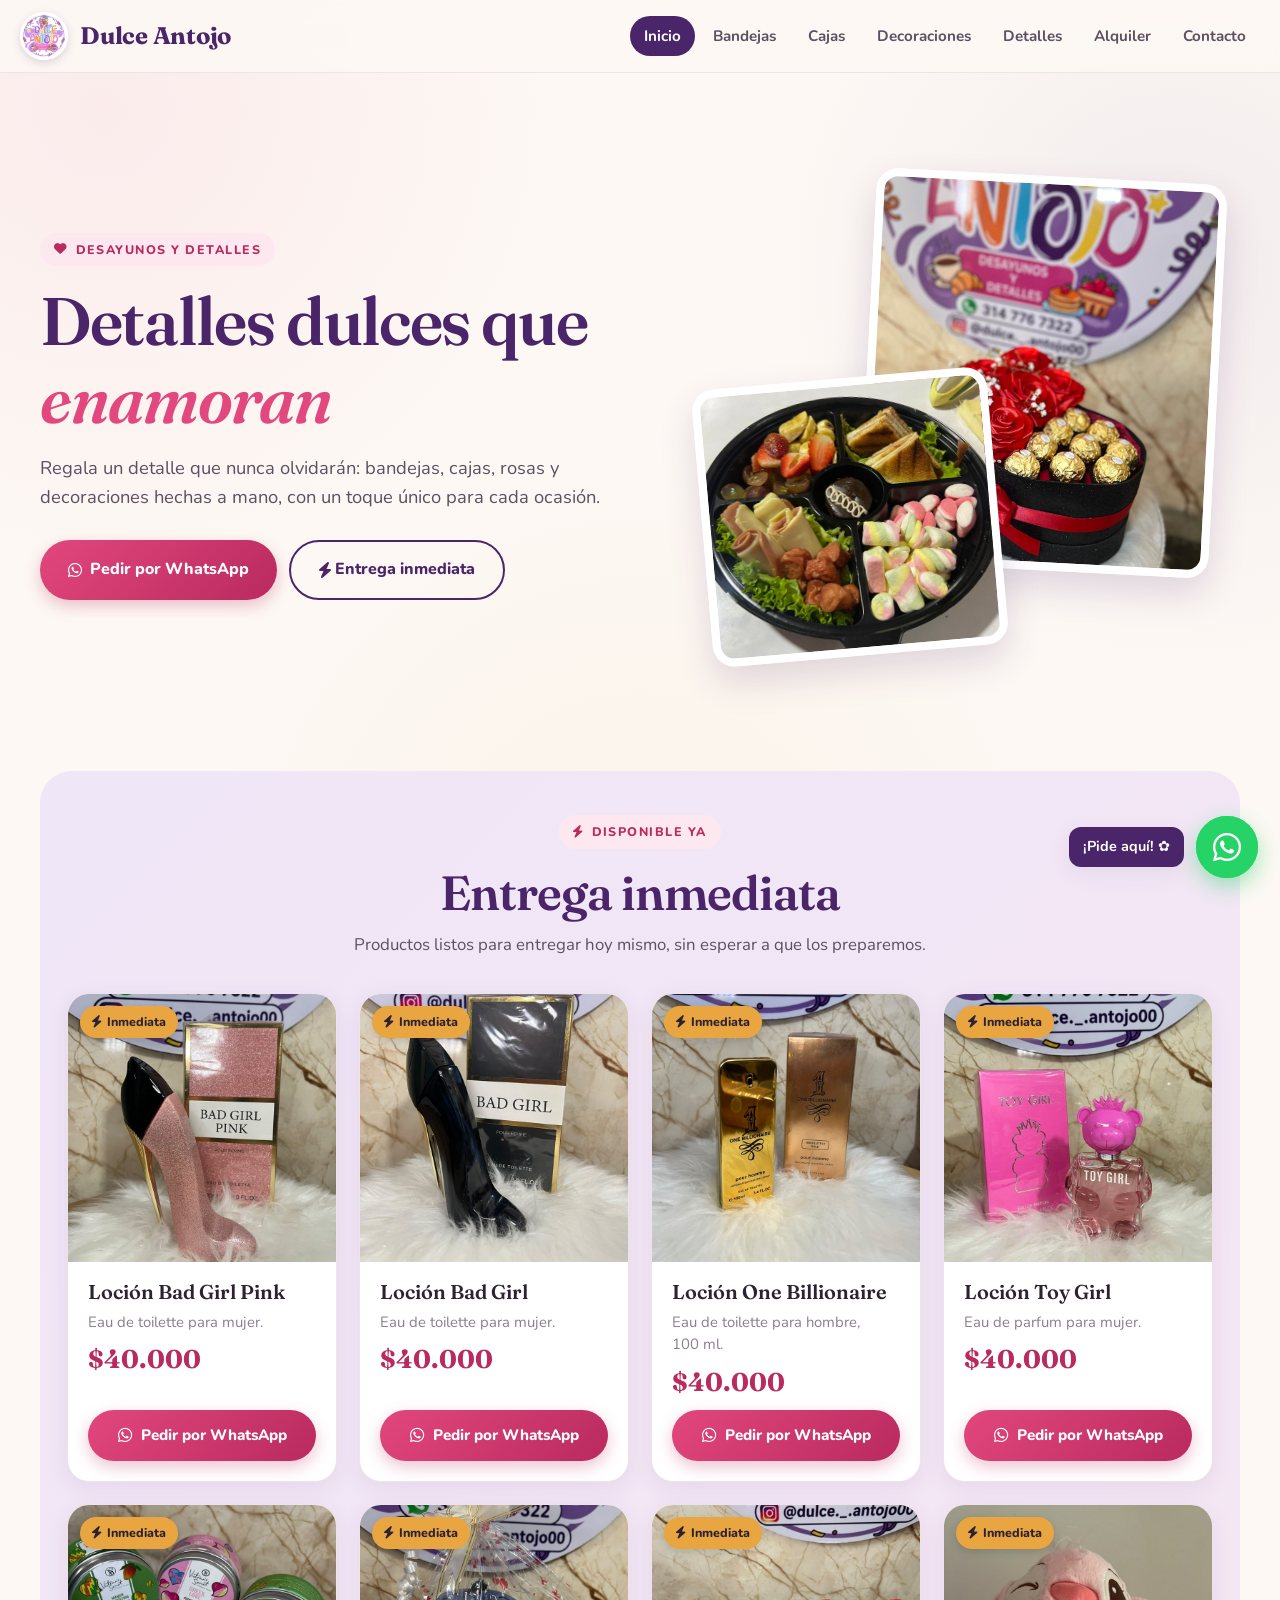
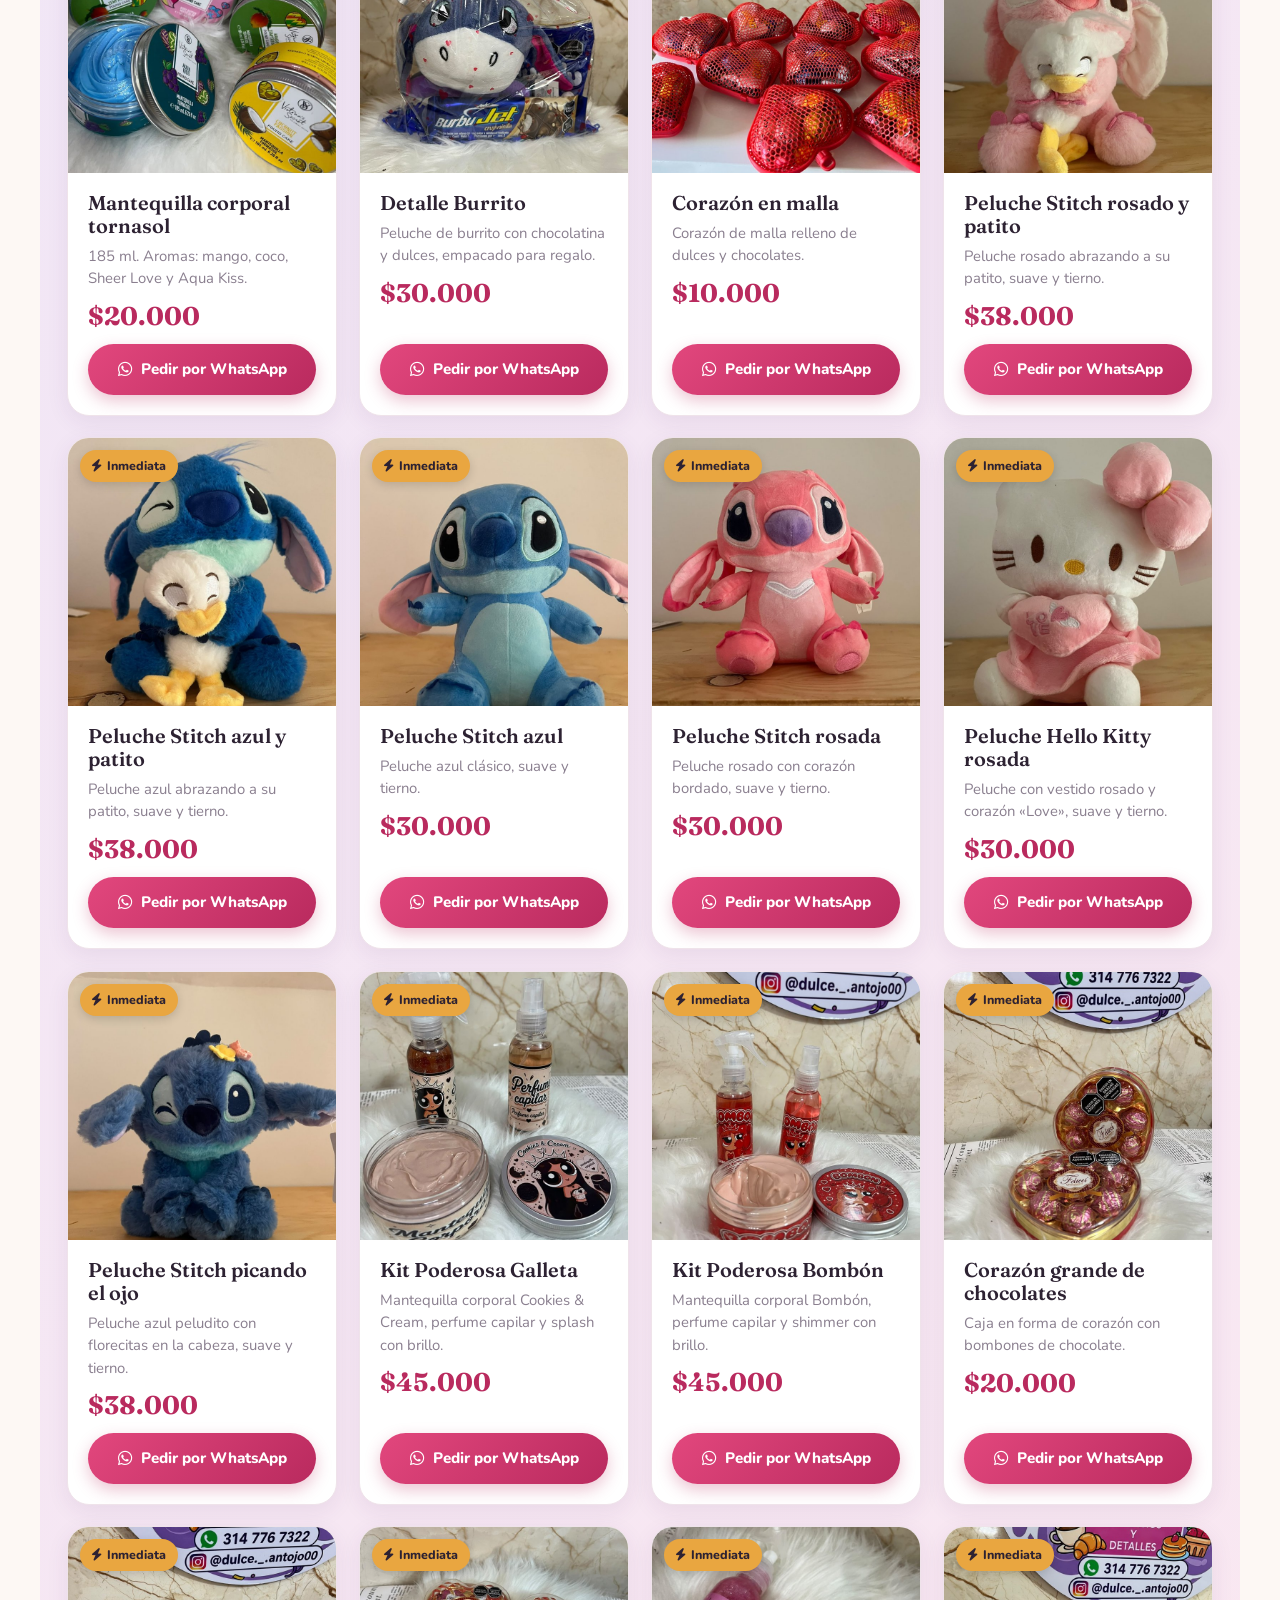
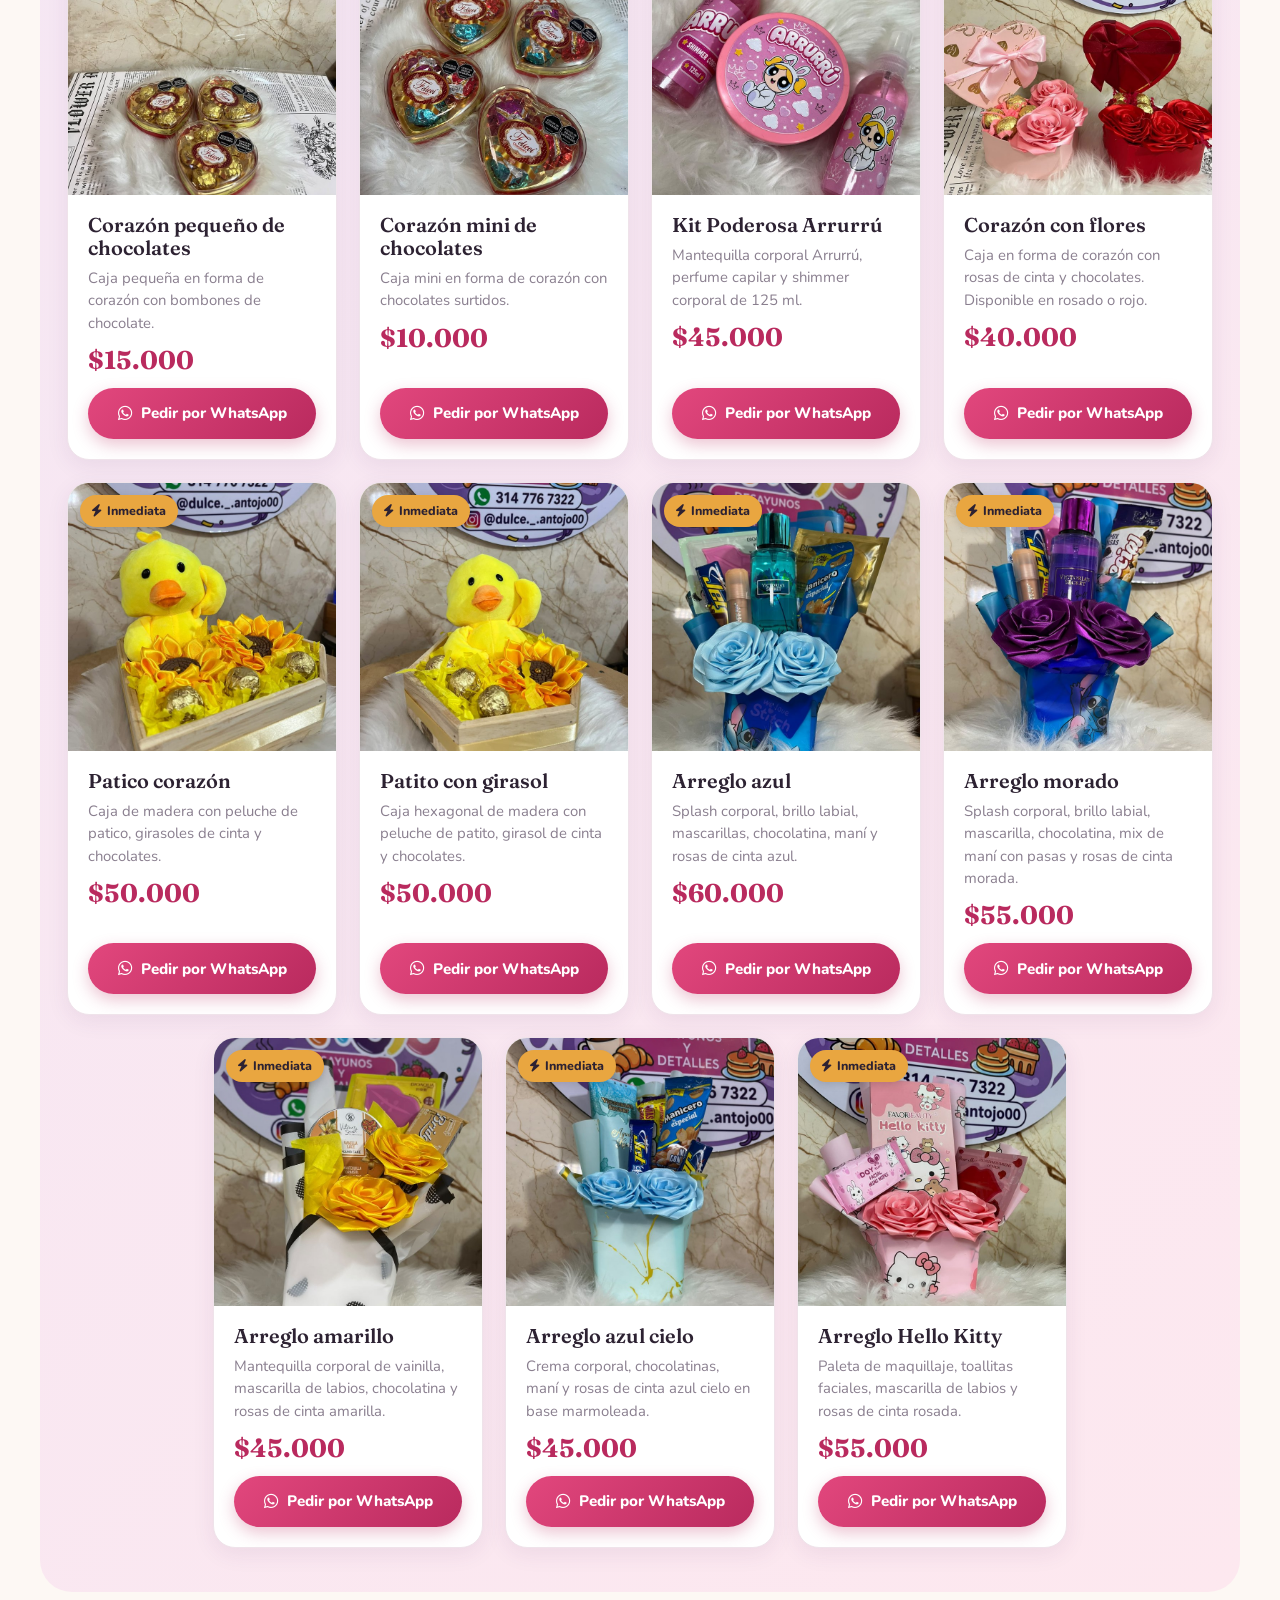
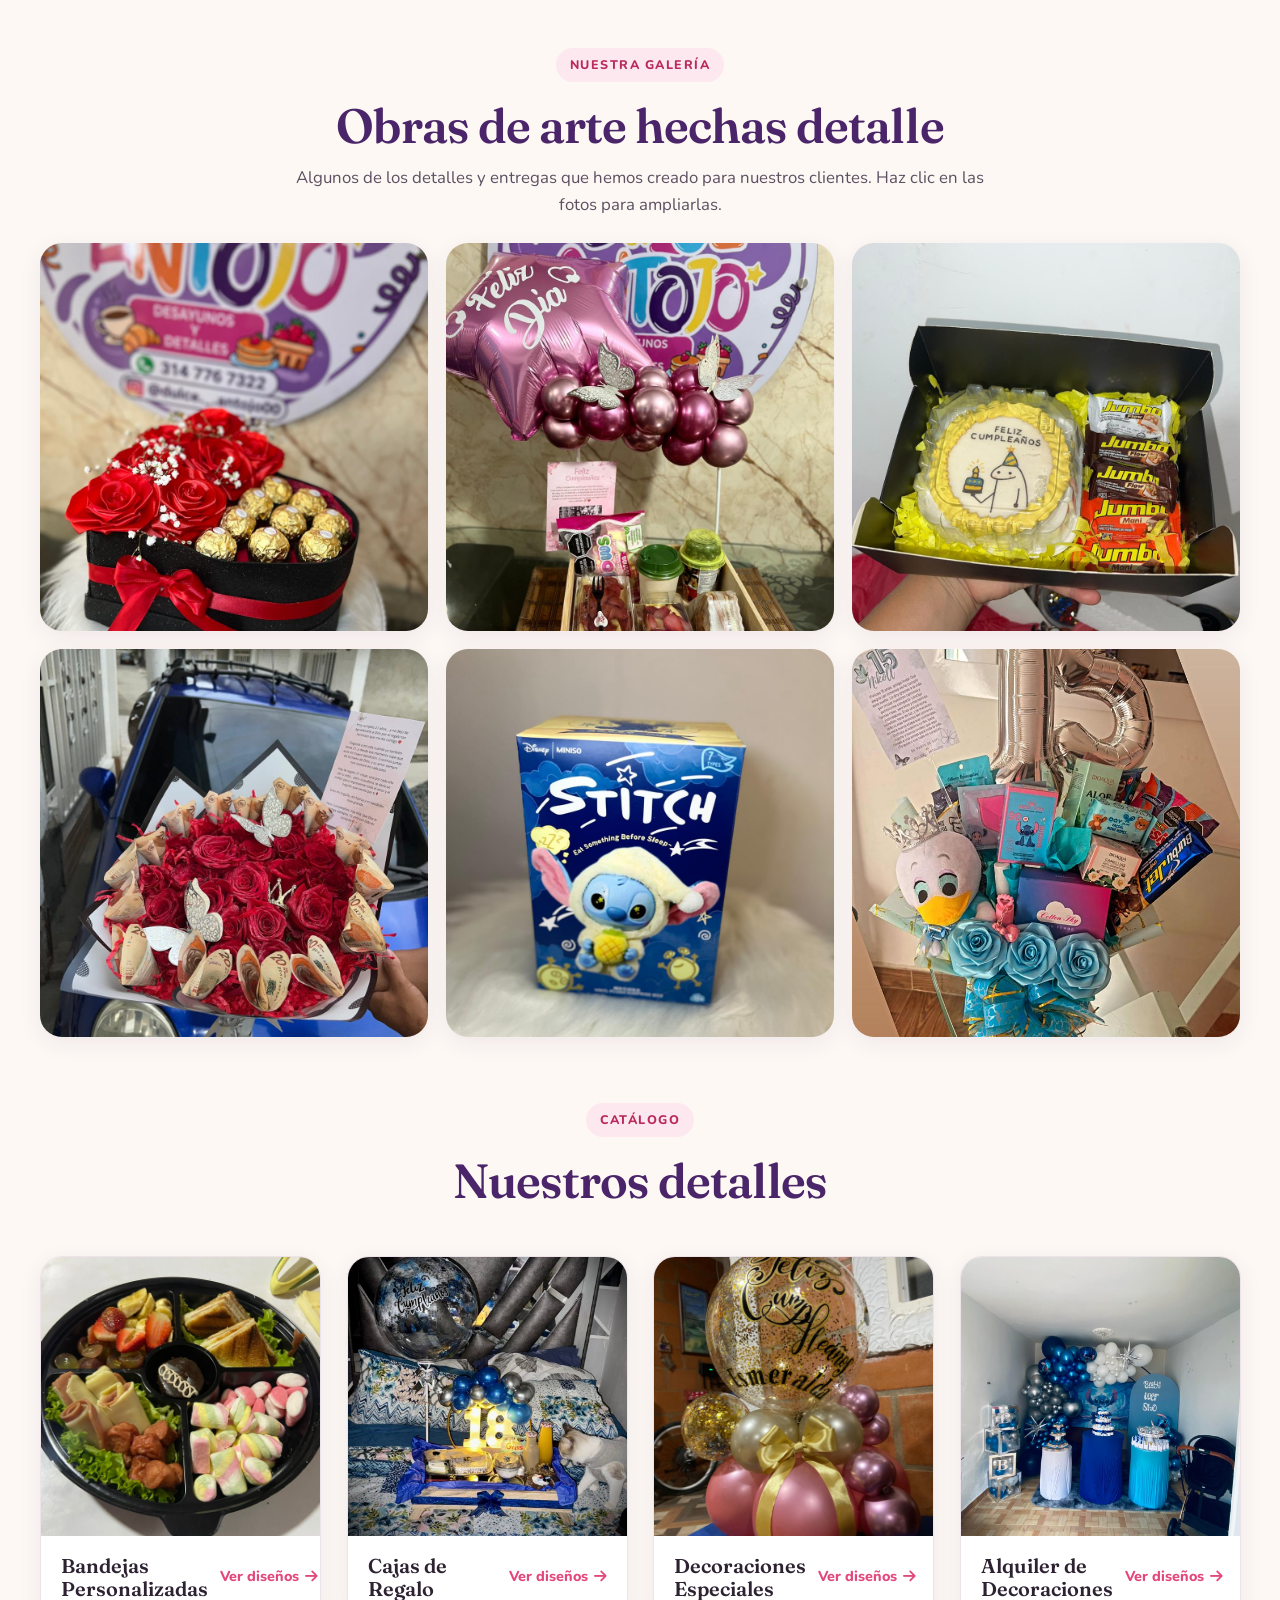
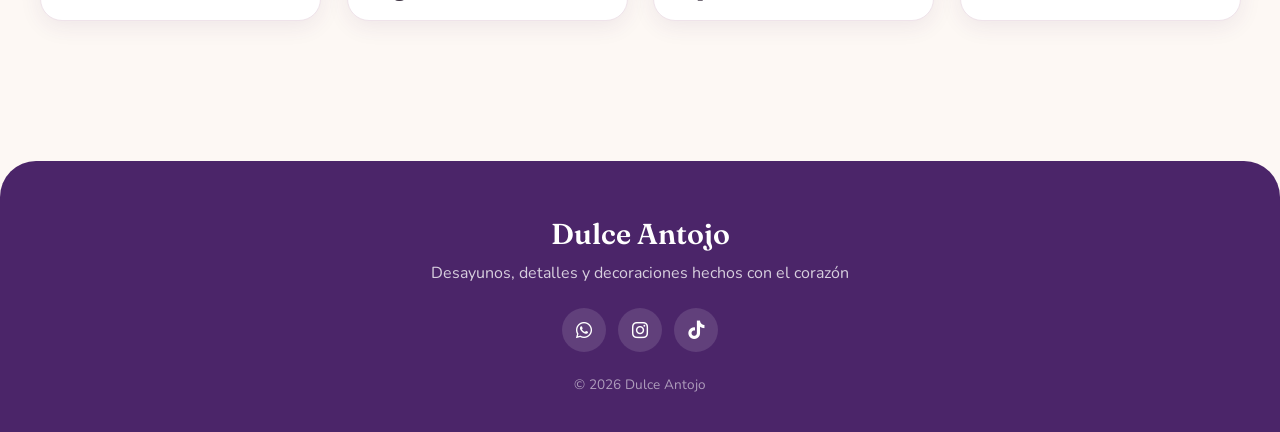
==== index.html @ 139c83be "Agregar Arreglo Hello Kitty a Entrega inmediata ($55.000) Co-Authored-By: Claude Opus 5.5 <noreply@a" ====
<!DOCTYPE html>
<html lang="es">
<head>
    <meta charset="UTF-8">
    <meta name="viewport" content="width=device-width, initial-scale=1.0">
    <title>Dulce Antojo</title>
    <link rel="preconnect" href="https://fonts.googleapis.com">
    <link rel="preconnect" href="https://fonts.gstatic.com" crossorigin>
    <link rel="stylesheet" href="estilos.css">
    <link rel="stylesheet" href="https://cdnjs.cloudflare.com/ajax/libs/font-awesome/6.0.0/css/all.min.css">
</head>
<body>

    <nav class="barra">
    <a href="index.html" class="marca">
        <img src="img/logo.jpeg" alt="Logo Dulce Antojo">
        <span>Dulce Antojo</span>
    </a>
    <div class="menu">
        <a href="index.html" class="activo">Inicio</a>
        <a href="bandeja.html">Bandejas</a>
        <a href="cajas.html">Cajas</a>
        <a href="decoraciones.html">Decoraciones</a>
        <a href="detalles.html">Detalles</a>
        <a href="alquiler.html">Alquiler</a>
        <a href="contacto.html">Contacto</a>
    </div>
</nav>

    <section class="hero hero-inicio">
        <div class="hero-content">
            <span class="etiqueta"><i class="fas fa-heart"></i> Desayunos y detalles</span>
            <h1>Detalles dulces que <em>enamoran</em></h1>
            <p class="hero-texto">Regala un detalle que nunca olvidarán: bandejas, cajas, rosas y decoraciones hechas a mano, con un toque único para cada ocasión.</p>
            <div class="hero-botones">
                <a href="https://wa.me/573147767322" class="btn-pedido" target="_blank">
                    <i class="fab fa-whatsapp"></i> Pedir por WhatsApp
                </a>
                <a href="#entrega-inmediata" class="btn-secundario"><i class="fas fa-bolt"></i>&nbsp;Entrega inmediata</a>
            </div>
        </div>
        <div class="hero-fotos">
            <img src="img/tendencia/tendencia-1.jpeg" alt="Caja de rosas Dulce Antojo" class="foto-a">
            <img src="img/bandejas/BANDEJA 0.jpg" alt="Bandeja de desayuno sorpresa" class="foto-b">
        </div>
    </section>

    <!-- ===== ENTREGA INMEDIATA =====
         Para agregar un producto, copia un bloque <div class="producto-card producto-inmediato"> ... </div>
         y cambia la foto, el nombre, el precio y el mensaje de WhatsApp. -->
    <section class="seccion-inmediata" id="entrega-inmediata">
        <div class="encabezado">
            <span class="etiqueta"><i class="fas fa-bolt"></i> Disponible ya</span>
            <h2 class="titulo">Entrega inmediata</h2>
            <p class="subtitulo-galeria">Productos listos para entregar hoy mismo, sin esperar a que los preparemos.</p>
        </div>

        <div class="galeria galeria-inmediata">

            <div class="producto-card producto-inmediato">
                <span class="insignia-inmediata"><i class="fas fa-bolt"></i> Inmediata</span>
                <img src="img/instantanea/locion-bad-girl-pink.jpg" alt="Loción Bad Girl Pink" loading="lazy">
                <div class="info-producto">
                    <h3>Loción Bad Girl Pink</h3>
                    <p>Eau de toilette para mujer.</p>
                    <span class="precio">$40.000</span>
                    <a href="https://wa.me/573147767322?text=Hola!%20Quiero%20la%20Loci%C3%B3n%20Bad%20Girl%20Pink%20de%20entrega%20inmediata" class="btn-pedido" target="_blank">Pedir por WhatsApp</a>
                </div>
            </div>

            <div class="producto-card producto-inmediato">
                <span class="insignia-inmediata"><i class="fas fa-bolt"></i> Inmediata</span>
                <img src="img/instantanea/locion-bad-girl.jpg" alt="Loción Bad Girl" loading="lazy">
                <div class="info-producto">
                    <h3>Loción Bad Girl</h3>
                    <p>Eau de toilette para mujer.</p>
                    <span class="precio">$40.000</span>
                    <a href="https://wa.me/573147767322?text=Hola!%20Quiero%20la%20Loci%C3%B3n%20Bad%20Girl%20de%20entrega%20inmediata" class="btn-pedido" target="_blank">Pedir por WhatsApp</a>
                </div>
            </div>

            <div class="producto-card producto-inmediato">
                <span class="insignia-inmediata"><i class="fas fa-bolt"></i> Inmediata</span>
                <img src="img/instantanea/locion-one-billionaire.jpg" alt="Loción One Billionaire" loading="lazy">
                <div class="info-producto">
                    <h3>Loción One Billionaire</h3>
                    <p>Eau de toilette para hombre, 100&nbsp;ml.</p>
                    <span class="precio">$40.000</span>
                    <a href="https://wa.me/573147767322?text=Hola!%20Quiero%20la%20Loci%C3%B3n%20One%20Billionaire%20de%20entrega%20inmediata" class="btn-pedido" target="_blank">Pedir por WhatsApp</a>
                </div>
            </div>

            <div class="producto-card producto-inmediato">
                <span class="insignia-inmediata"><i class="fas fa-bolt"></i> Inmediata</span>
                <img src="img/instantanea/locion-toy-girl.jpg" alt="Loción Toy Girl" loading="lazy">
                <div class="info-producto">
                    <h3>Loción Toy Girl</h3>
                    <p>Eau de parfum para mujer.</p>
                    <span class="precio">$40.000</span>
                    <a href="https://wa.me/573147767322?text=Hola%21%20Quiero%20la%20Loci%C3%B3n%20Toy%20Girl%20de%20entrega%20inmediata" class="btn-pedido" target="_blank">Pedir por WhatsApp</a>
                </div>
            </div>

            <div class="producto-card producto-inmediato">
                <span class="insignia-inmediata"><i class="fas fa-bolt"></i> Inmediata</span>
                <img src="img/instantanea/mantequilla-corporal.jpg" alt="Mantequilla corporal tornasol" loading="lazy">
                <div class="info-producto">
                    <h3>Mantequilla corporal tornasol</h3>
                    <p>185&nbsp;ml. Aromas: mango, coco, Sheer Love y Aqua Kiss.</p>
                    <span class="precio">$20.000</span>
                    <a href="https://wa.me/573147767322?text=Hola%21%20Quiero%20la%20Mantequilla%20corporal%20tornasol%20de%20entrega%20inmediata" class="btn-pedido" target="_blank">Pedir por WhatsApp</a>
                </div>
            </div>

            <div class="producto-card producto-inmediato">
                <span class="insignia-inmediata"><i class="fas fa-bolt"></i> Inmediata</span>
                <img src="img/instantanea/detalle-burrito.jpg" alt="Detalle Burrito" loading="lazy" style="object-position: 50% 55%;">
                <div class="info-producto">
                    <h3>Detalle Burrito</h3>
                    <p>Peluche de burrito con chocolatina y dulces, empacado para regalo.</p>
                    <span class="precio">$30.000</span>
                    <a href="https://wa.me/573147767322?text=Hola%21%20Quiero%20la%20Detalle%20Burrito%20de%20entrega%20inmediata" class="btn-pedido" target="_blank">Pedir por WhatsApp</a>
                </div>
            </div>

            <div class="producto-card producto-inmediato">
                <span class="insignia-inmediata"><i class="fas fa-bolt"></i> Inmediata</span>
                <img src="img/instantanea/corazon-malla.jpg" alt="Corazón en malla" loading="lazy">
                <div class="info-producto">
                    <h3>Corazón en malla</h3>
                    <p>Corazón de malla relleno de dulces y chocolates.</p>
                    <span class="precio">$10.000</span>
                    <a href="https://wa.me/573147767322?text=Hola%21%20Quiero%20el%20Coraz%C3%B3n%20en%20malla%20de%20entrega%20inmediata" class="btn-pedido" target="_blank">Pedir por WhatsApp</a>
                </div>
            </div>

            <div class="producto-card producto-inmediato">
                <span class="insignia-inmediata"><i class="fas fa-bolt"></i> Inmediata</span>
                <img src="img/instantanea/peluche-stitch-patito.jpg" alt="Peluche Stitch rosado y patito" loading="lazy" style="object-position: 50% 60%;">
                <div class="info-producto">
                    <h3>Peluche Stitch rosado y patito</h3>
                    <p>Peluche rosado abrazando a su patito, suave y tierno.</p>
                    <span class="precio">$38.000</span>
                    <a href="https://wa.me/573147767322?text=Hola%21%20Quiero%20el%20Peluche%20Stitch%20rosado%20y%20patito%20de%20entrega%20inmediata" class="btn-pedido" target="_blank">Pedir por WhatsApp</a>
                </div>
            </div>

            <div class="producto-card producto-inmediato">
                <span class="insignia-inmediata"><i class="fas fa-bolt"></i> Inmediata</span>
                <img src="img/instantanea/peluche-stitch-azul-patito.jpg" alt="Peluche Stitch azul y patito" loading="lazy" style="object-position: 50% 60%;">
                <div class="info-producto">
                    <h3>Peluche Stitch azul y patito</h3>
                    <p>Peluche azul abrazando a su patito, suave y tierno.</p>
                    <span class="precio">$38.000</span>
                    <a href="https://wa.me/573147767322?text=Hola%21%20Quiero%20el%20Peluche%20Stitch%20azul%20y%20patito%20de%20entrega%20inmediata" class="btn-pedido" target="_blank">Pedir por WhatsApp</a>
                </div>
            </div>

            <div class="producto-card producto-inmediato">
                <span class="insignia-inmediata"><i class="fas fa-bolt"></i> Inmediata</span>
                <img src="img/instantanea/peluche-stitch.jpg" alt="Peluche Stitch azul" loading="lazy" style="object-position: 50% 65%;">
                <div class="info-producto">
                    <h3>Peluche Stitch azul</h3>
                    <p>Peluche azul clásico, suave y tierno.</p>
                    <span class="precio">$30.000</span>
                    <a href="https://wa.me/573147767322?text=Hola%21%20Quiero%20el%20Peluche%20Stitch%20azul%20de%20entrega%20inmediata" class="btn-pedido" target="_blank">Pedir por WhatsApp</a>
                </div>
            </div>

            <div class="producto-card producto-inmediato">
                <span class="insignia-inmediata"><i class="fas fa-bolt"></i> Inmediata</span>
                <img src="img/instantanea/peluche-stitch-rosada.jpg" alt="Peluche Stitch rosada" loading="lazy" style="object-position: 50% 65%;">
                <div class="info-producto">
                    <h3>Peluche Stitch rosada</h3>
                    <p>Peluche rosado con corazón bordado, suave y tierno.</p>
                    <span class="precio">$30.000</span>
                    <a href="https://wa.me/573147767322?text=Hola%21%20Quiero%20el%20Peluche%20Stitch%20rosada%20de%20entrega%20inmediata" class="btn-pedido" target="_blank">Pedir por WhatsApp</a>
                </div>
            </div>

            <div class="producto-card producto-inmediato">
                <span class="insignia-inmediata"><i class="fas fa-bolt"></i> Inmediata</span>
                <img src="img/instantanea/peluche-hello-kitty-rosada.jpg" alt="Peluche Hello Kitty rosada" loading="lazy" style="object-position: 50% 60%;">
                <div class="info-producto">
                    <h3>Peluche Hello Kitty rosada</h3>
                    <p>Peluche con vestido rosado y corazón «Love», suave y tierno.</p>
                    <span class="precio">$30.000</span>
                    <a href="https://wa.me/573147767322?text=Hola%21%20Quiero%20el%20Peluche%20Hello%20Kitty%20rosada%20de%20entrega%20inmediata" class="btn-pedido" target="_blank">Pedir por WhatsApp</a>
                </div>
            </div>

            <div class="producto-card producto-inmediato">
                <span class="insignia-inmediata"><i class="fas fa-bolt"></i> Inmediata</span>
                <img src="img/instantanea/peluche-stitch-guino.jpg" alt="Peluche Stitch picando el ojo" loading="lazy" style="object-position: 50% 70%;">
                <div class="info-producto">
                    <h3>Peluche Stitch picando el ojo</h3>
                    <p>Peluche azul peludito con florecitas en la cabeza, suave y tierno.</p>
                    <span class="precio">$38.000</span>
                    <a href="https://wa.me/573147767322?text=Hola%21%20Quiero%20el%20Peluche%20Stitch%20picando%20el%20ojo%20de%20entrega%20inmediata" class="btn-pedido" target="_blank">Pedir por WhatsApp</a>
                </div>
            </div>

            <div class="producto-card producto-inmediato">
                <span class="insignia-inmediata"><i class="fas fa-bolt"></i> Inmediata</span>
                <img src="img/instantanea/kit-poderosa-galleta.jpg" alt="Kit Poderosa Galleta" loading="lazy">
                <div class="info-producto">
                    <h3>Kit Poderosa Galleta</h3>
                    <p>Mantequilla corporal Cookies &amp; Cream, perfume capilar y splash con brillo.</p>
                    <span class="precio">$45.000</span>
                    <a href="https://wa.me/573147767322?text=Hola%21%20Quiero%20el%20Kit%20Poderosa%20Galleta%20de%20entrega%20inmediata" class="btn-pedido" target="_blank">Pedir por WhatsApp</a>
                </div>
            </div>

            <div class="producto-card producto-inmediato">
                <span class="insignia-inmediata"><i class="fas fa-bolt"></i> Inmediata</span>
                <img src="img/instantanea/kit-poderosa-bombon.jpg" alt="Kit Poderosa Bombón" loading="lazy">
                <div class="info-producto">
                    <h3>Kit Poderosa Bombón</h3>
                    <p>Mantequilla corporal Bombón, perfume capilar y shimmer con brillo.</p>
                    <span class="precio">$45.000</span>
                    <a href="https://wa.me/573147767322?text=Hola%21%20Quiero%20el%20Kit%20Poderosa%20Bomb%C3%B3n%20de%20entrega%20inmediata" class="btn-pedido" target="_blank">Pedir por WhatsApp</a>
                </div>
            </div>

            <div class="producto-card producto-inmediato">
                <span class="insignia-inmediata"><i class="fas fa-bolt"></i> Inmediata</span>
                <img src="img/instantanea/corazon-grande-chocolates.jpg" alt="Corazón grande de chocolates" loading="lazy" style="object-position: 50% 85%;">
                <div class="info-producto">
                    <h3>Corazón grande de chocolates</h3>
                    <p>Caja en forma de corazón con bombones de chocolate.</p>
                    <span class="precio">$20.000</span>
                    <a href="https://wa.me/573147767322?text=Hola%21%20Quiero%20el%20Coraz%C3%B3n%20grande%20de%20chocolates%20de%20entrega%20inmediata" class="btn-pedido" target="_blank">Pedir por WhatsApp</a>
                </div>
            </div>

            <div class="producto-card producto-inmediato">
                <span class="insignia-inmediata"><i class="fas fa-bolt"></i> Inmediata</span>
                <img src="img/instantanea/corazon-pequeno-chocolates.jpg" alt="Corazón pequeño de chocolates" loading="lazy" style="object-position: 50% 85%;">
                <div class="info-producto">
                    <h3>Corazón pequeño de chocolates</h3>
                    <p>Caja pequeña en forma de corazón con bombones de chocolate.</p>
                    <span class="precio">$15.000</span>
                    <a href="https://wa.me/573147767322?text=Hola%21%20Quiero%20el%20Coraz%C3%B3n%20peque%C3%B1o%20de%20chocolates%20de%20entrega%20inmediata" class="btn-pedido" target="_blank">Pedir por WhatsApp</a>
                </div>
            </div>

            <div class="producto-card producto-inmediato">
                <span class="insignia-inmediata"><i class="fas fa-bolt"></i> Inmediata</span>
                <img src="img/instantanea/corazon-mini-chocolates.jpg" alt="Corazón mini de chocolates" loading="lazy">
                <div class="info-producto">
                    <h3>Corazón mini de chocolates</h3>
                    <p>Caja mini en forma de corazón con chocolates surtidos.</p>
                    <span class="precio">$10.000</span>
                    <a href="https://wa.me/573147767322?text=Hola%21%20Quiero%20el%20Coraz%C3%B3n%20mini%20de%20chocolates%20de%20entrega%20inmediata" class="btn-pedido" target="_blank">Pedir por WhatsApp</a>
                </div>
            </div>

            <div class="producto-card producto-inmediato">
                <span class="insignia-inmediata"><i class="fas fa-bolt"></i> Inmediata</span>
                <img src="img/instantanea/kit-poderosa-arrurru.jpg" alt="Kit Poderosa Arrurrú" loading="lazy" style="object-position: 50% 50%;">
                <div class="info-producto">
                    <h3>Kit Poderosa Arrurrú</h3>
                    <p>Mantequilla corporal Arrurrú, perfume capilar y shimmer corporal de 125&nbsp;ml.</p>
                    <span class="precio">$45.000</span>
                    <a href="https://wa.me/573147767322?text=Hola%21%20Quiero%20el%20Kit%20Poderosa%20Arrurr%C3%BA%20de%20entrega%20inmediata" class="btn-pedido" target="_blank">Pedir por WhatsApp</a>
                </div>
            </div>

            <div class="producto-card producto-inmediato">
                <span class="insignia-inmediata"><i class="fas fa-bolt"></i> Inmediata</span>
                <img src="img/instantanea/corazon-con-flores.jpg" alt="Corazón con flores" loading="lazy" style="object-position: 50% 85%;">
                <div class="info-producto">
                    <h3>Corazón con flores</h3>
                    <p>Caja en forma de corazón con rosas de cinta y chocolates. Disponible en rosado o rojo.</p>
                    <span class="precio">$40.000</span>
                    <a href="https://wa.me/573147767322?text=Hola%21%20Quiero%20el%20Coraz%C3%B3n%20con%20flores%20de%20entrega%20inmediata" class="btn-pedido" target="_blank">Pedir por WhatsApp</a>
                </div>
            </div>

            <div class="producto-card producto-inmediato">
                <span class="insignia-inmediata"><i class="fas fa-bolt"></i> Inmediata</span>
                <img src="img/instantanea/patico-corazon.jpg" alt="Patico corazón" loading="lazy" style="object-position: 50% 80%;">
                <div class="info-producto">
                    <h3>Patico corazón</h3>
                    <p>Caja de madera con peluche de patico, girasoles de cinta y chocolates.</p>
                    <span class="precio">$50.000</span>
                    <a href="https://wa.me/573147767322?text=Hola%21%20Quiero%20el%20Patico%20coraz%C3%B3n%20de%20entrega%20inmediata" class="btn-pedido" target="_blank">Pedir por WhatsApp</a>
                </div>
            </div>

            <div class="producto-card producto-inmediato">
                <span class="insignia-inmediata"><i class="fas fa-bolt"></i> Inmediata</span>
                <img src="img/instantanea/patito-girasol.jpg" alt="Patito con girasol" loading="lazy" style="object-position: 50% 85%;">
                <div class="info-producto">
                    <h3>Patito con girasol</h3>
                    <p>Caja hexagonal de madera con peluche de patito, girasol de cinta y chocolates.</p>
                    <span class="precio">$50.000</span>
                    <a href="https://wa.me/573147767322?text=Hola%21%20Quiero%20el%20Patito%20con%20girasol%20de%20entrega%20inmediata" class="btn-pedido" target="_blank">Pedir por WhatsApp</a>
                </div>
            </div>

            <div class="producto-card producto-inmediato">
                <span class="insignia-inmediata"><i class="fas fa-bolt"></i> Inmediata</span>
                <img src="img/instantanea/arreglo-azul.jpg" alt="Arreglo azul" loading="lazy" style="object-position: 50% 60%;">
                <div class="info-producto">
                    <h3>Arreglo azul</h3>
                    <p>Splash corporal, brillo labial, mascarillas, chocolatina, maní y rosas de cinta azul.</p>
                    <span class="precio">$60.000</span>
                    <a href="https://wa.me/573147767322?text=Hola%21%20Quiero%20el%20Arreglo%20azul%20de%20entrega%20inmediata" class="btn-pedido" target="_blank">Pedir por WhatsApp</a>
                </div>
            </div>

            <div class="producto-card producto-inmediato">
                <span class="insignia-inmediata"><i class="fas fa-bolt"></i> Inmediata</span>
                <img src="img/instantanea/arreglo-morado.jpg" alt="Arreglo morado" loading="lazy" style="object-position: 50% 60%;">
                <div class="info-producto">
                    <h3>Arreglo morado</h3>
                    <p>Splash corporal, brillo labial, mascarilla, chocolatina, mix de maní con pasas y rosas de cinta morada.</p>
                    <span class="precio">$55.000</span>
                    <a href="https://wa.me/573147767322?text=Hola%21%20Quiero%20el%20Arreglo%20morado%20de%20entrega%20inmediata" class="btn-pedido" target="_blank">Pedir por WhatsApp</a>
                </div>
            </div>

            <div class="producto-card producto-inmediato">
                <span class="insignia-inmediata"><i class="fas fa-bolt"></i> Inmediata</span>
                <img src="img/instantanea/arreglo-amarillo.jpg" alt="Arreglo amarillo" loading="lazy" style="object-position: 50% 55%;">
                <div class="info-producto">
                    <h3>Arreglo amarillo</h3>
                    <p>Mantequilla corporal de vainilla, mascarilla de labios, chocolatina y rosas de cinta amarilla.</p>
                    <span class="precio">$45.000</span>
                    <a href="https://wa.me/573147767322?text=Hola%21%20Quiero%20el%20Arreglo%20amarillo%20de%20entrega%20inmediata" class="btn-pedido" target="_blank">Pedir por WhatsApp</a>
                </div>
            </div>

            <div class="producto-card producto-inmediato">
                <span class="insignia-inmediata"><i class="fas fa-bolt"></i> Inmediata</span>
                <img src="img/instantanea/arreglo-azul-cielo.jpg" alt="Arreglo azul cielo" loading="lazy" style="object-position: 50% 60%;">
                <div class="info-producto">
                    <h3>Arreglo azul cielo</h3>
                    <p>Crema corporal, chocolatinas, maní y rosas de cinta azul cielo en base marmoleada.</p>
                    <span class="precio">$45.000</span>
                    <a href="https://wa.me/573147767322?text=Hola%21%20Quiero%20el%20Arreglo%20azul%20cielo%20de%20entrega%20inmediata" class="btn-pedido" target="_blank">Pedir por WhatsApp</a>
                </div>
            </div>

            <div class="producto-card producto-inmediato">
                <span class="insignia-inmediata"><i class="fas fa-bolt"></i> Inmediata</span>
                <img src="img/instantanea/arreglo-hello-kitty.jpg" alt="Arreglo Hello Kitty" loading="lazy" style="object-position: 50% 60%;">
                <div class="info-producto">
                    <h3>Arreglo Hello Kitty</h3>
                    <p>Paleta de maquillaje, toallitas faciales, mascarilla de labios y rosas de cinta rosada.</p>
                    <span class="precio">$55.000</span>
                    <a href="https://wa.me/573147767322?text=Hola%21%20Quiero%20el%20Arreglo%20Hello%20Kitty%20de%20entrega%20inmediata" class="btn-pedido" target="_blank">Pedir por WhatsApp</a>
                </div>
            </div>

        </div>
    </section>

    <section class="seccion-galeria">
        <div class="encabezado">
            <span class="etiqueta">Nuestra galería</span>
            <h2 class="titulo">Obras de arte hechas detalle</h2>
            <p class="subtitulo-galeria">Algunos de los detalles y entregas que hemos creado para nuestros clientes. Haz clic en las fotos para ampliarlas.</p>
        </div>

        <div class="galeria-grid">
            <!-- Imagen 1 -->
            <div class="galeria-item">
                <img src="img/tendencia/tendencia-1.jpeg" alt="Detalle Dulce Antojo" class="img-zoomable" loading="lazy">
            </div>
            <!-- Imagen 2 -->
            <div class="galeria-item">
                <img src="img/tendencia/tendencia-2.jpeg" alt="Detalle Dulce Antojo" class="img-zoomable" loading="lazy">
            </div>
            <!-- Imagen 3 -->
            <div class="galeria-item">
                <img src="img/tendencia/tendencia-3.jpeg" alt="Detalle Dulce Antojo" class="img-zoomable" loading="lazy">
            </div>
            <!-- Imagen 4 -->
            <div class="galeria-item">
                <img src="img/tendencia/tendencia-4.jpeg" alt="Detalle Dulce Antojo" class="img-zoomable" loading="lazy">
            </div>
            <!-- Imagen 5 -->
            <div class="galeria-item">
                <img src="img/tendencia/tendencia-5.jpeg" alt="Detalle Dulce Antojo" class="img-zoomable" loading="lazy">
            </div>
            <!-- Imagen 6 -->
            <div class="galeria-item">
                <img src="img/tendencia/tendencia-6.jpeg" alt="Detalle Dulce Antojo" class="img-zoomable" loading="lazy">
            </div>
        </div>
    </section>

    <div class="encabezado" id="categorias">
        <span class="etiqueta">Catálogo</span>
        <h2 class="titulo">Nuestros detalles</h2>
    </div>

    <section class="galeria">
        <a href="bandeja.html" class="producto-card categoria-card">
            <img src="img/bandejas/BANDEJA 0.jpg" alt="Bandejas" loading="lazy">
            <div class="info-producto">
                <h3>Bandejas Personalizadas</h3>
                <span class="ver-mas">Ver diseños <i class="fas fa-arrow-right"></i></span>
            </div>
        </a>

        <a href="cajas.html" class="producto-card categoria-card">
            <img src="img/cajas/CAJA5.jpg" alt="Cajas" loading="lazy">
            <div class="info-producto">
                <h3>Cajas de Regalo</h3>
                <span class="ver-mas">Ver diseños <i class="fas fa-arrow-right"></i></span>
            </div>
        </a>

        <a href="decoraciones.html" class="producto-card categoria-card">
            <img src="img/decoracion/DECORACION 7.jpg" alt="Decoraciones" loading="lazy">
            <div class="info-producto">
                <h3>Decoraciones Especiales</h3>
                <span class="ver-mas">Ver diseños <i class="fas fa-arrow-right"></i></span>
            </div>
        </a>

        <a href="alquiler.html" class="producto-card categoria-card">
            <img src="img/alquiler/alquiler-2.jpeg" alt="Alquiler de Decoraciones" loading="lazy">
            <div class="info-producto">
                <h3>Alquiler de Decoraciones</h3>
                <span class="ver-mas">Ver diseños <i class="fas fa-arrow-right"></i></span>
            </div>
        </a>
    </section>

    <!-- Modal para zoom de imágenes -->
    <div id="modalImagen" class="modal">
        <span class="cerrar">&times;</span>
        <div class="contenedor-imagen-modal">
            <img class="modal-contenido" id="imgGrande" oncontextmenu="return false;">
            <div class="marca-agua-modal"></div>
        </div>
    </div>

    <footer class="pie">
    <p class="pie-marca">Dulce Antojo</p>
    <p>Desayunos, detalles y decoraciones hechos con el corazón</p>
    <div class="pie-redes">
        <a href="https://wa.me/573147767322" target="_blank" aria-label="WhatsApp"><i class="fab fa-whatsapp"></i></a>
        <a href="https://www.instagram.com/dulce._.antojo00/" target="_blank" aria-label="Instagram"><i class="fab fa-instagram"></i></a>
        <a href="https://www.tiktok.com/@dulce.antojo897" target="_blank" aria-label="TikTok"><i class="fab fa-tiktok"></i></a>
    </div>
    <p class="pie-copy">&copy; 2026 Dulce Antojo</p>
</footer>

    <!-- Botón flotante de WhatsApp -->
    <a href="https://wa.me/573147767322?text=Hola!%20Deseo%20más%20información%20sobre%20tus%20detalles" 
       class="whatsapp-float" 
       target="_blank">
        <i class="fab fa-whatsapp"></i>
        <span class="tooltip-whatsapp">¡Pide aquí! ✿</span>
    </a>

    <script>
        function moverImagenCard(idCarrusel, direccion) {
            const carrusel = document.getElementById(idCarrusel);
            if(carrusel) {
                const anchoTarjeta = carrusel.clientWidth; 
                carrusel.scrollBy({
                    left: direccion * anchoTarjeta,
                    behavior: 'smooth'
                });
            }
        }

        // Lógica completa de Zoom (Modal) para las fotos de la galería
        const elModal = document.getElementById("modalImagen");
        if (elModal) {
            const imagenesGaleria = document.querySelectorAll('.galeria-grid .galeria-item img, .producto-inmediato > img');
            const imagenGrande = document.getElementById("imgGrande");
            const btnCerrar = document.querySelector(".cerrar");

            imagenesGaleria.forEach(img => {
                img.style.cursor = "pointer"; // Muestra el cursor de que se puede hacer clic
                img.onclick = function() {
                    elModal.style.display = "flex";
                    imagenGrande.src = this.src;
                }
            });

            if (btnCerrar) {
                btnCerrar.onclick = function() {
                    elModal.style.display = "none";
                }
            }

            elModal.onclick = function(e) {
                if (e.target === elModal) {
                    elModal.style.display = "none";
                }
            }

            document.addEventListener('keydown', (e) => {
                if (e.key === "Escape") {
                    elModal.style.display = "none";
                }
            });
        }
    </script>

</body>
</html>
---- estilos.css ----
/* =======================================================
   DULCE ANTOJO — Hoja de estilos
   Paleta tomada del logo: ciruela, rosa y un toque dorado
   sobre un fondo crema suave.
   ======================================================= */

@import url('https://fonts.googleapis.com/css2?family=Fraunces:ital,opsz,wght@0,9..144,500;0,9..144,600;0,9..144,700;1,9..144,500&family=Nunito:wght@400;600;700;800&display=swap');

/* 1. VARIABLES
   ========================================= */
:root {
    --crema: #fdf8f4;
    --crema-2: #f8efe8;
    --blanco: #ffffff;
    --rosa-claro: #fde8ef;
    --rosa: #e2477d;
    --rosa-oscuro: #b92a5e;
    --ciruela: #4b2569;
    --ciruela-2: #6b3d8f;
    --lila: #efe6f7;
    --oro: #e9a640;
    --tinta: #2d2232;
    --texto: #5c5062;
    --texto-suave: #8a7f8f;
    --borde: #efe3ea;
    --verde-wa: #25d366;
    --verde-wa-osc: #1aa851;

    --radio: 22px;
    --radio-sm: 14px;
    --sombra: 0 6px 22px rgba(75, 37, 105, 0.08);
    --sombra-hover: 0 16px 36px rgba(75, 37, 105, 0.16);
    --ancho: 1240px;

    --f-titulo: 'Fraunces', Georgia, serif;
    --f-texto: 'Nunito', system-ui, -apple-system, sans-serif;
}

/* 2. BASE
   ========================================= */
*,
*::before,
*::after {
    margin: 0;
    padding: 0;
    box-sizing: border-box;
}

html {
    scroll-behavior: smooth;
    scroll-padding-top: 90px;
}

body {
    font-family: var(--f-texto);
    font-size: 16px;
    line-height: 1.6;
    color: var(--texto);
    background-color: var(--crema);
    background-image:
        radial-gradient(circle at 8% 12%, rgba(226, 71, 125, 0.07) 0, transparent 32%),
        radial-gradient(circle at 92% 30%, rgba(107, 61, 143, 0.07) 0, transparent 30%),
        radial-gradient(circle at 50% 100%, rgba(233, 166, 64, 0.06) 0, transparent 40%);
    background-attachment: fixed;
    overflow-x: hidden;
    -webkit-font-smoothing: antialiased;
}

img,
video {
    max-width: 100%;
    display: block;
}

a {
    color: inherit;
}

h1, h2, h3 {
    font-family: var(--f-titulo);
    color: var(--ciruela);
    line-height: 1.15;
    font-weight: 600;
}

/* 3. NAVEGACIÓN
   ========================================= */
.barra {
    position: sticky;
    top: 0;
    z-index: 1000;
    display: flex;
    align-items: center;
    justify-content: space-between;
    gap: 20px;
    padding: 12px max(20px, calc((100% - var(--ancho)) / 2));
    background: rgba(253, 248, 244, 0.85);
    backdrop-filter: blur(14px);
    -webkit-backdrop-filter: blur(14px);
    border-bottom: 1px solid var(--borde);
}

.marca {
    display: flex;
    align-items: center;
    gap: 12px;
    text-decoration: none;
    flex-shrink: 0;
}

.marca img {
    width: 48px;
    height: 48px;
    border-radius: 50%;
    object-fit: cover;
    border: 2px solid var(--blanco);
    box-shadow: 0 3px 10px rgba(75, 37, 105, 0.18);
}

.marca span {
    font-family: var(--f-titulo);
    font-size: 1.5rem;
    font-weight: 700;
    color: var(--ciruela);
    letter-spacing: -0.01em;
}

.menu {
    display: flex;
    flex-wrap: wrap;
    justify-content: flex-end;
    gap: 4px;
}

.menu a {
    text-decoration: none;
    font-weight: 700;
    font-size: 0.95rem;
    color: var(--texto);
    padding: 8px 14px;
    border-radius: 999px;
    transition: background-color 0.2s ease, color 0.2s ease;
    white-space: nowrap;
}

.menu a:hover {
    background: var(--rosa-claro);
    color: var(--rosa-oscuro);
}

.menu a.activo {
    background: var(--ciruela);
    color: var(--blanco);
}

/* 4. HERO (portada)
   ========================================= */
.hero {
    max-width: var(--ancho);
    margin: 28px auto 0;
    padding: 0 20px;
}

.hero h1 {
    font-size: clamp(2.4rem, 6vw, 4.2rem);
    letter-spacing: -0.02em;
}

.hero-texto {
    font-size: 1.15rem;
    margin-top: 16px;
    max-width: 34em;
}

.hero-botones {
    display: flex;
    flex-wrap: wrap;
    gap: 12px;
    margin-top: 28px;
}

.hero-botones .btn-pedido {
    width: auto;
    padding: 15px 28px;
    font-size: 1rem;
}

/* Portada principal: texto + fotos */
.hero-inicio {
    display: grid;
    grid-template-columns: 1.1fr 1fr;
    align-items: center;
    gap: 48px;
    min-height: 70vh;
    padding-top: 30px;
    padding-bottom: 30px;
}

.hero-inicio h1 em,
.hero-inicio h1 i {
    font-style: italic;
    color: var(--rosa);
}

.hero-fotos {
    position: relative;
    height: 480px;
}

.hero-fotos img {
    position: absolute;
    object-fit: cover;
    border-radius: var(--radio);
    border: 8px solid var(--blanco);
    box-shadow: var(--sombra-hover);
}

.hero-fotos .foto-a {
    width: 64%;
    height: 82%;
    top: 0;
    right: 4%;
    transform: rotate(3deg);
}

.hero-fotos .foto-b {
    width: 54%;
    height: 58%;
    bottom: 0;
    left: 2%;
    transform: rotate(-5deg);
}

/* Portada tipo banda con foto de fondo (Decoraciones) */
.hero-banda {
    display: flex;
}

.hero-banda .hero-content {
    width: 100%;
    min-height: 42vh;
    display: flex;
    flex-direction: column;
    justify-content: flex-end;
    padding: 40px;
    border-radius: 28px;
    background:
        linear-gradient(180deg, rgba(45, 34, 50, 0.05) 20%, rgba(75, 37, 105, 0.85) 100%),
        var(--hero-img, none) center / cover no-repeat;
    box-shadow: var(--sombra-hover);
}

.hero-banda h1,
.hero-banda .hero-texto {
    color: var(--blanco);
}

.hero-banda .etiqueta {
    background: rgba(255, 255, 255, 0.92);
    align-self: flex-start;
}

/* 5. ENCABEZADOS DE SECCIÓN
   ========================================= */
.encabezado {
    text-align: center;
    max-width: 760px;
    margin: 0 auto;
    padding: 56px 20px 24px;
}

.etiqueta {
    display: inline-flex;
    align-items: center;
    gap: 8px;
    font-size: 0.78rem;
    font-weight: 800;
    letter-spacing: 0.12em;
    text-transform: uppercase;
    color: var(--rosa-oscuro);
    background: var(--rosa-claro);
    padding: 7px 14px;
    border-radius: 999px;
    margin-bottom: 16px;
}

.titulo,
.titulo-floral {
    font-size: clamp(2rem, 4.5vw, 3rem);
    letter-spacing: -0.02em;
    color: var(--ciruela);
}

.subtitulo {
    font-family: var(--f-texto);
    font-size: 1.1rem;
    font-weight: 600;
    color: var(--texto);
    text-align: center;
    max-width: 640px;
    margin: 14px auto 8px;
    padding: 0 20px;
}

.subtitulo i,
.subtitulo-resaltado i {
    color: var(--rosa);
    font-size: 0.85em;
    margin: 0 6px;
}

/* Subtítulos sueltos entre secciones (Cajas y Detalles) */
body > .subtitulo,
body > .subtitulo-solo {
    font-family: var(--f-titulo);
    font-size: clamp(1.5rem, 3.5vw, 2.1rem);
    font-weight: 600;
    color: var(--ciruela);
    margin-top: 48px;
    margin-bottom: 8px;
}

.subtitulo-resaltado {
    display: block;
    width: fit-content;
    max-width: 100%;
    margin: 12px auto 0;
    padding: 10px 20px;
    background: var(--blanco);
    border: 1px solid var(--borde);
    border-radius: 999px;
    font-weight: 600;
    color: var(--texto);
    box-shadow: var(--sombra);
}

.subtitulo-galeria {
    color: var(--texto);
    font-size: 1.05rem;
    margin-top: 12px;
}

/* 6. GALERÍA DE INICIO
   ========================================= */
.seccion-galeria {
    max-width: var(--ancho);
    margin: 0 auto;
    padding: 0 20px;
}

.galeria-grid {
    display: grid;
    grid-template-columns: repeat(3, minmax(0, 1fr));
    gap: 18px;
    padding-bottom: 10px;
}

.galeria-item {
    aspect-ratio: 1 / 1;
    border-radius: var(--radio);
    overflow: hidden;
    background: var(--crema-2);
    box-shadow: var(--sombra);
}

.galeria-item img {
    width: 100%;
    height: 100%;
    object-fit: cover;
    cursor: zoom-in;
    transition: transform 0.5s ease;
}

.galeria-item:hover img {
    transform: scale(1.06);
}

/* 7. CATÁLOGO DE PRODUCTOS
   ========================================= */
.galeria {
    display: grid;
    grid-template-columns: repeat(auto-fill, minmax(250px, 1fr));
    gap: 26px;
    max-width: var(--ancho);
    margin: 0 auto;
    padding: 24px 20px 70px;
}

.producto-card {
    position: relative;
    display: flex;
    flex-direction: column;
    background: var(--blanco);
    border-radius: var(--radio);
    overflow: hidden;
    border: 1px solid var(--borde);
    box-shadow: var(--sombra);
    transition: transform 0.3s ease, box-shadow 0.3s ease;
    container-type: inline-size;
    text-decoration: none;
}

.producto-card:hover {
    transform: translateY(-6px);
    box-shadow: var(--sombra-hover);
}

.producto-card > img,
.producto-card > video {
    width: 100%;
    aspect-ratio: 1 / 1;
    object-fit: cover;
    cursor: zoom-in;
    background: var(--crema-2);
}

.info-producto {
    display: flex;
    flex-direction: column;
    gap: 8px;
    flex: 1;
    padding: 18px 20px 20px;
    text-align: left;
}

.info-producto h3 {
    font-size: 1.25rem;
    color: var(--tinta);
}

.info-producto h3::first-letter {
    text-transform: uppercase;
}

.info-producto p {
    font-size: 0.93rem;
    color: var(--texto-suave);
    line-height: 1.5;
}

.info-producto .btn-pedido {
    margin-top: auto;
}

/* Tarjetas de categoría en el inicio */
.categoria-card > img {
    cursor: pointer;
}

.categoria-card .info-producto {
    flex-direction: row;
    align-items: center;
    justify-content: space-between;
    gap: 12px;
}

.ver-mas {
    display: inline-flex;
    align-items: center;
    gap: 6px;
    font-weight: 800;
    font-size: 0.9rem;
    color: var(--rosa);
    white-space: nowrap;
    transition: gap 0.2s ease;
}

.categoria-card:hover .ver-mas {
    gap: 10px;
}

/* Carrusel de fotos dentro de una tarjeta */
.card-img-carrusel {
    display: flex;
    width: 100%;
    aspect-ratio: 1 / 1;
    overflow-x: auto;
    scroll-snap-type: x mandatory;
    scroll-behavior: smooth;
    scrollbar-width: none;
    background: var(--crema-2);
}

.card-img-carrusel::-webkit-scrollbar {
    display: none;
}

.card-img-carrusel img {
    flex: 0 0 100%;
    width: 100%;
    height: 100%;
    object-fit: cover;
    scroll-snap-align: start;
    cursor: zoom-in;
}

.card-flecha {
    position: absolute;
    top: calc(50cqw - 17px);
    z-index: 5;
    width: 34px;
    height: 34px;
    border: none;
    border-radius: 50%;
    background: rgba(255, 255, 255, 0.92);
    color: var(--ciruela);
    font-size: 0.85rem;
    cursor: pointer;
    box-shadow: 0 3px 10px rgba(0, 0, 0, 0.15);
    transition: background-color 0.2s ease, color 0.2s ease;
}

.card-flecha:hover {
    background: var(--ciruela);
    color: var(--blanco);
}

.card-flecha.izq { left: 12px; }
.card-flecha.der { right: 12px; }

/* 8. BOTONES
   ========================================= */
.btn-pedido {
    display: inline-flex;
    align-items: center;
    justify-content: center;
    gap: 8px;
    width: 100%;
    padding: 12px 20px;
    border: none;
    border-radius: 999px;
    background: linear-gradient(135deg, var(--rosa), var(--rosa-oscuro));
    color: var(--blanco);
    font-family: var(--f-texto);
    font-weight: 800;
    font-size: 0.95rem;
    text-align: center;
    text-decoration: none;
    box-shadow: 0 6px 16px rgba(185, 42, 94, 0.28);
    transition: transform 0.2s ease, box-shadow 0.2s ease, filter 0.2s ease;
    cursor: pointer;
}

.info-producto .btn-pedido::before {
    content: "\f232";
    font-family: "Font Awesome 6 Brands";
    font-weight: 400;
    font-size: 1.1em;
}

.btn-pedido:hover {
    transform: translateY(-2px);
    filter: brightness(1.06);
    box-shadow: 0 10px 22px rgba(185, 42, 94, 0.34);
}

.btn-pedido:active {
    transform: translateY(1px);
}

.btn-secundario {
    display: inline-flex;
    align-items: center;
    padding: 15px 28px;
    border-radius: 999px;
    border: 2px solid var(--ciruela);
    color: var(--ciruela);
    font-weight: 800;
    text-decoration: none;
    transition: background-color 0.2s ease, color 0.2s ease;
}

.btn-secundario:hover {
    background: var(--ciruela);
    color: var(--blanco);
}

/* 9. CARRUSEL DE VIDEOS
   ========================================= */
.reels-carrusel-container {
    position: relative;
    max-width: var(--ancho);
    margin: 10px auto 0;
    padding: 0 56px;
}

.reels-carrusel {
    overflow-x: auto;
    scroll-behavior: smooth;
    scroll-snap-type: x proximity;
    scrollbar-width: none;
    padding: 12px 4px 20px;
    -webkit-overflow-scrolling: touch;
}

.reels-carrusel::-webkit-scrollbar {
    display: none;
}

.reels-track {
    display: flex;
    gap: 18px;
    width: max-content;
}

.reel-card {
    position: relative;
    flex: 0 0 auto;
    width: 190px;
    aspect-ratio: 9 / 16;
    border-radius: var(--radio);
    overflow: hidden;
    background: var(--tinta);
    box-shadow: var(--sombra);
    scroll-snap-align: start;
    transition: transform 0.3s ease, box-shadow 0.3s ease;
}

.reel-card:hover {
    transform: translateY(-6px);
    box-shadow: var(--sombra-hover);
}

.reel-card video {
    width: 100%;
    height: 100%;
    object-fit: cover;
}

.reel-tag {
    position: absolute;
    left: 12px;
    bottom: 12px;
    padding: 5px 12px;
    border-radius: 999px;
    background: rgba(255, 255, 255, 0.92);
    color: var(--ciruela);
    font-size: 0.8rem;
    font-weight: 800;
    box-shadow: 0 2px 8px rgba(0, 0, 0, 0.15);
}

.carrusel-btn {
    position: absolute;
    top: 50%;
    transform: translateY(-50%);
    z-index: 10;
    width: 44px;
    height: 44px;
    border: 1px solid var(--borde);
    border-radius: 50%;
    background: var(--blanco);
    color: var(--ciruela);
    font-size: 1rem;
    cursor: pointer;
    box-shadow: var(--sombra);
    transition: background-color 0.2s ease, color 0.2s ease;
}

.carrusel-btn:hover {
    background: var(--ciruela);
    color: var(--blanco);
}

.carrusel-prev { left: 0; }
.carrusel-next { right: 0; }

/* 10. CONTACTO
   ========================================= */
.contacto-container {
    max-width: 520px;
    margin: 56px auto 0;
    padding: 44px 28px;
    background: var(--blanco);
    border: 1px solid var(--borde);
    border-radius: 28px;
    box-shadow: var(--sombra);
    text-align: center;
}

.contacto-header .subtitulo {
    margin-top: 10px;
}

.redes-sociales {
    display: flex;
    flex-direction: column;
    gap: 14px;
    margin-top: 30px;
}

.social-btn {
    display: flex;
    align-items: center;
    gap: 14px;
    padding: 10px 22px 10px 10px;
    border-radius: 999px;
    color: var(--blanco) !important;
    text-decoration: none !important;
    font-weight: 800;
    font-size: 1.05rem;
    transition: transform 0.2s ease, box-shadow 0.2s ease;
}

.social-btn:hover {
    transform: translateY(-2px);
    box-shadow: 0 10px 22px rgba(0, 0, 0, 0.18);
}

.icon-box {
    display: grid;
    place-items: center;
    width: 44px;
    height: 44px;
    border-radius: 50%;
    background: rgba(255, 255, 255, 0.2);
    font-size: 1.35rem;
}

.whatsapp {
    background: linear-gradient(135deg, var(--verde-wa), var(--verde-wa-osc));
}

.instagram {
    background: linear-gradient(45deg, #f09433, #e6683c, #dc2743, #cc2366, #bc1888);
}

.tiktok {
    background: linear-gradient(135deg, #2b2b2b, #000000);
}

/* 11. PIE DE PÁGINA
   ========================================= */
.pie {
    margin-top: 70px;
    padding: 50px 20px 36px;
    background: var(--ciruela);
    color: rgba(255, 255, 255, 0.78);
    text-align: center;
    border-radius: 36px 36px 0 0;
}

.pie-marca {
    font-family: var(--f-titulo);
    font-size: 1.8rem;
    font-weight: 600;
    color: var(--blanco);
    margin-bottom: 4px;
}

.pie-redes {
    display: flex;
    justify-content: center;
    gap: 12px;
    margin: 22px 0;
}

.pie-redes a {
    display: grid;
    place-items: center;
    width: 44px;
    height: 44px;
    border-radius: 50%;
    background: rgba(255, 255, 255, 0.12);
    color: var(--blanco);
    font-size: 1.15rem;
    text-decoration: none;
    transition: background-color 0.2s ease, transform 0.2s ease;
}

.pie-redes a:hover {
    background: var(--rosa);
    transform: translateY(-2px);
}

.pie-copy {
    font-size: 0.85rem;
    color: rgba(255, 255, 255, 0.55);
}

/* 12. BOTÓN FLOTANTE DE WHATSAPP
   ========================================= */
.whatsapp-float {
    position: fixed;
    right: 22px;
    bottom: 22px;
    z-index: 1500;
    display: flex;
    align-items: center;
    justify-content: center;
    width: 62px;
    height: 62px;
    border-radius: 50%;
    background: var(--verde-wa);
    color: var(--blanco);
    font-size: 2rem;
    text-decoration: none;
    box-shadow: 0 8px 22px rgba(37, 211, 102, 0.45);
    transition: transform 0.2s ease, background-color 0.2s ease;
}

.whatsapp-float::after {
    content: "";
    position: absolute;
    inset: 0;
    border-radius: 50%;
    border: 2px solid var(--verde-wa);
    animation: latido 2.4s ease-out infinite;
}

.whatsapp-float:hover {
    background: var(--verde-wa-osc);
    transform: scale(1.08);
}

.tooltip-whatsapp {
    position: absolute;
    right: 74px;
    padding: 8px 14px;
    border-radius: 12px;
    background: var(--ciruela);
    color: var(--blanco);
    font-family: var(--f-texto);
    font-size: 0.9rem;
    font-weight: 700;
    white-space: nowrap;
    box-shadow: var(--sombra);
    pointer-events: none;
}

@keyframes latido {
    0% { transform: scale(1); opacity: 0.7; }
    100% { transform: scale(1.6); opacity: 0; }
}

/* 13. MODAL (ZOOM DE IMÁGENES)
   ========================================= */
.modal {
    display: none; /* el script lo cambia a flex */
    position: fixed;
    inset: 0;
    z-index: 2000;
    justify-content: center;
    align-items: center;
    padding: 20px;
    background: rgba(30, 18, 38, 0.88);
    backdrop-filter: blur(6px);
    -webkit-backdrop-filter: blur(6px);
}

.contenedor-imagen-modal {
    position: relative;
    display: flex;
    justify-content: center;
    align-items: center;
    max-width: 92%;
    max-height: 90vh;
}

.modal-contenido {
    display: block;
    max-width: 100%;
    max-height: 86vh;
    object-fit: contain;
    border-radius: 16px;
    box-shadow: 0 20px 60px rgba(0, 0, 0, 0.5);
}

/* Marca de agua del logo sobre la foto ampliada */
.marca-agua-modal {
    position: absolute;
    inset: 0;
    background: url('img/logo.jpeg') no-repeat bottom 16px right 16px / 22%;
    opacity: 0.92;
    pointer-events: none;
    z-index: 10;
}

.modal-contenido,
.marca-agua-modal {
    animation: zoom 0.3s ease;
}

@keyframes zoom {
    from { transform: scale(0.85); opacity: 0; }
    to { transform: scale(1); opacity: 1; }
}

.cerrar {
    position: absolute;
    top: 18px;
    right: 26px;
    z-index: 3000;
    color: var(--blanco);
    font-size: 44px;
    line-height: 1;
    cursor: pointer;
    transition: color 0.2s ease, transform 0.2s ease;
}

.cerrar:hover {
    color: var(--rosa);
    transform: rotate(90deg);
}

/* 13b. ENTREGA INMEDIATA
   ========================================= */
.seccion-inmediata {
    max-width: calc(var(--ancho) - 40px);
    margin: 40px auto 0;
    background: linear-gradient(135deg, var(--lila), var(--rosa-claro));
    border-radius: 32px;
}

.seccion-inmediata > .encabezado {
    padding-top: 44px;
}

.producto-inmediato > img {
    object-position: 50% 75%;
}

.galeria-inmediata {
    display: flex;
    flex-wrap: wrap;
    justify-content: center;
    gap: 22px;
    max-width: none;
    padding: 10px 24px 44px;
}

.galeria-inmediata .producto-card {
    width: 270px;
}

.insignia-inmediata {
    position: absolute;
    top: 12px;
    left: 12px;
    z-index: 4;
    display: inline-flex;
    align-items: center;
    gap: 6px;
    padding: 6px 12px;
    border-radius: 999px;
    background: var(--oro);
    color: var(--tinta);
    font-size: 0.78rem;
    font-weight: 800;
    box-shadow: 0 3px 10px rgba(0, 0, 0, 0.15);
}

.precio {
    display: block;
    font-family: var(--f-titulo);
    font-size: 1.6rem;
    font-weight: 700;
    color: var(--rosa-oscuro);
    line-height: 1.1;
    margin: 4px 0 6px;
}

/* 14. RESPONSIVE
   ========================================= */
@media (max-width: 900px) {
    .barra {
        flex-direction: column;
        gap: 10px;
        padding-top: 10px;
        padding-bottom: 10px;
    }

    .menu {
        width: 100%;
        flex-wrap: nowrap;
        justify-content: flex-start;
        overflow-x: auto;
        scrollbar-width: none;
        padding-bottom: 2px;
    }

    .menu::-webkit-scrollbar {
        display: none;
    }

    .hero-inicio {
        grid-template-columns: 1fr;
        text-align: center;
        gap: 28px;
        min-height: 0;
    }

    .hero-inicio .hero-texto {
        margin-left: auto;
        margin-right: auto;
    }

    .hero-botones {
        justify-content: center;
    }

    .hero-fotos {
        height: 380px;
        max-width: 480px;
        width: 100%;
        margin: 0 auto;
    }

    html {
        scroll-padding-top: 130px;
    }
}

@media (max-width: 600px) {
    .marca img {
        width: 40px;
        height: 40px;
    }

    .marca span {
        font-size: 1.3rem;
    }

    .hero-fotos {
        height: 300px;
    }

    .hero-banda .hero-content {
        padding: 26px;
    }

    .encabezado {
        padding-top: 40px;
    }

    .galeria {
        grid-template-columns: repeat(2, minmax(0, 1fr));
        gap: 14px;
        padding: 16px 14px 50px;
    }

    .galeria-grid {
        grid-template-columns: repeat(2, minmax(0, 1fr));
        gap: 10px;
    }

    .info-producto {
        padding: 12px 12px 14px;
        gap: 6px;
    }

    .info-producto h3 {
        font-size: 1.02rem;
    }

    .info-producto p {
        font-size: 0.82rem;
    }

    .btn-pedido {
        padding: 10px 12px;
        font-size: 0.8rem;
    }

    .categoria-card .info-producto {
        flex-direction: column;
        align-items: flex-start;
    }

    .reels-carrusel-container {
        padding: 0 14px;
    }

    .seccion-inmediata {
        margin: 30px 10px 0;
        border-radius: 24px;
    }

    .galeria-inmediata {
        gap: 12px;
        padding: 6px 12px 28px;
    }

    .galeria-inmediata .producto-card {
        width: calc(50% - 6px);
    }

    .precio {
        font-size: 1.3rem;
    }

    .carrusel-btn {
        display: none; /* en celular se desliza con el dedo */
    }

    .reel-card {
        width: 150px;
    }

    .subtitulo-resaltado {
        border-radius: 18px;
        font-size: 0.92rem;
    }

    .tooltip-whatsapp {
        display: none;
    }

    .whatsapp-float {
        width: 56px;
        height: 56px;
        font-size: 1.8rem;
        right: 16px;
        bottom: 16px;
    }
}

@media (prefers-reduced-motion: reduce) {
    *,
    *::before,
    *::after {
        animation: none !important;
        transition: none !important;
        scroll-behavior: auto !important;
    }
}
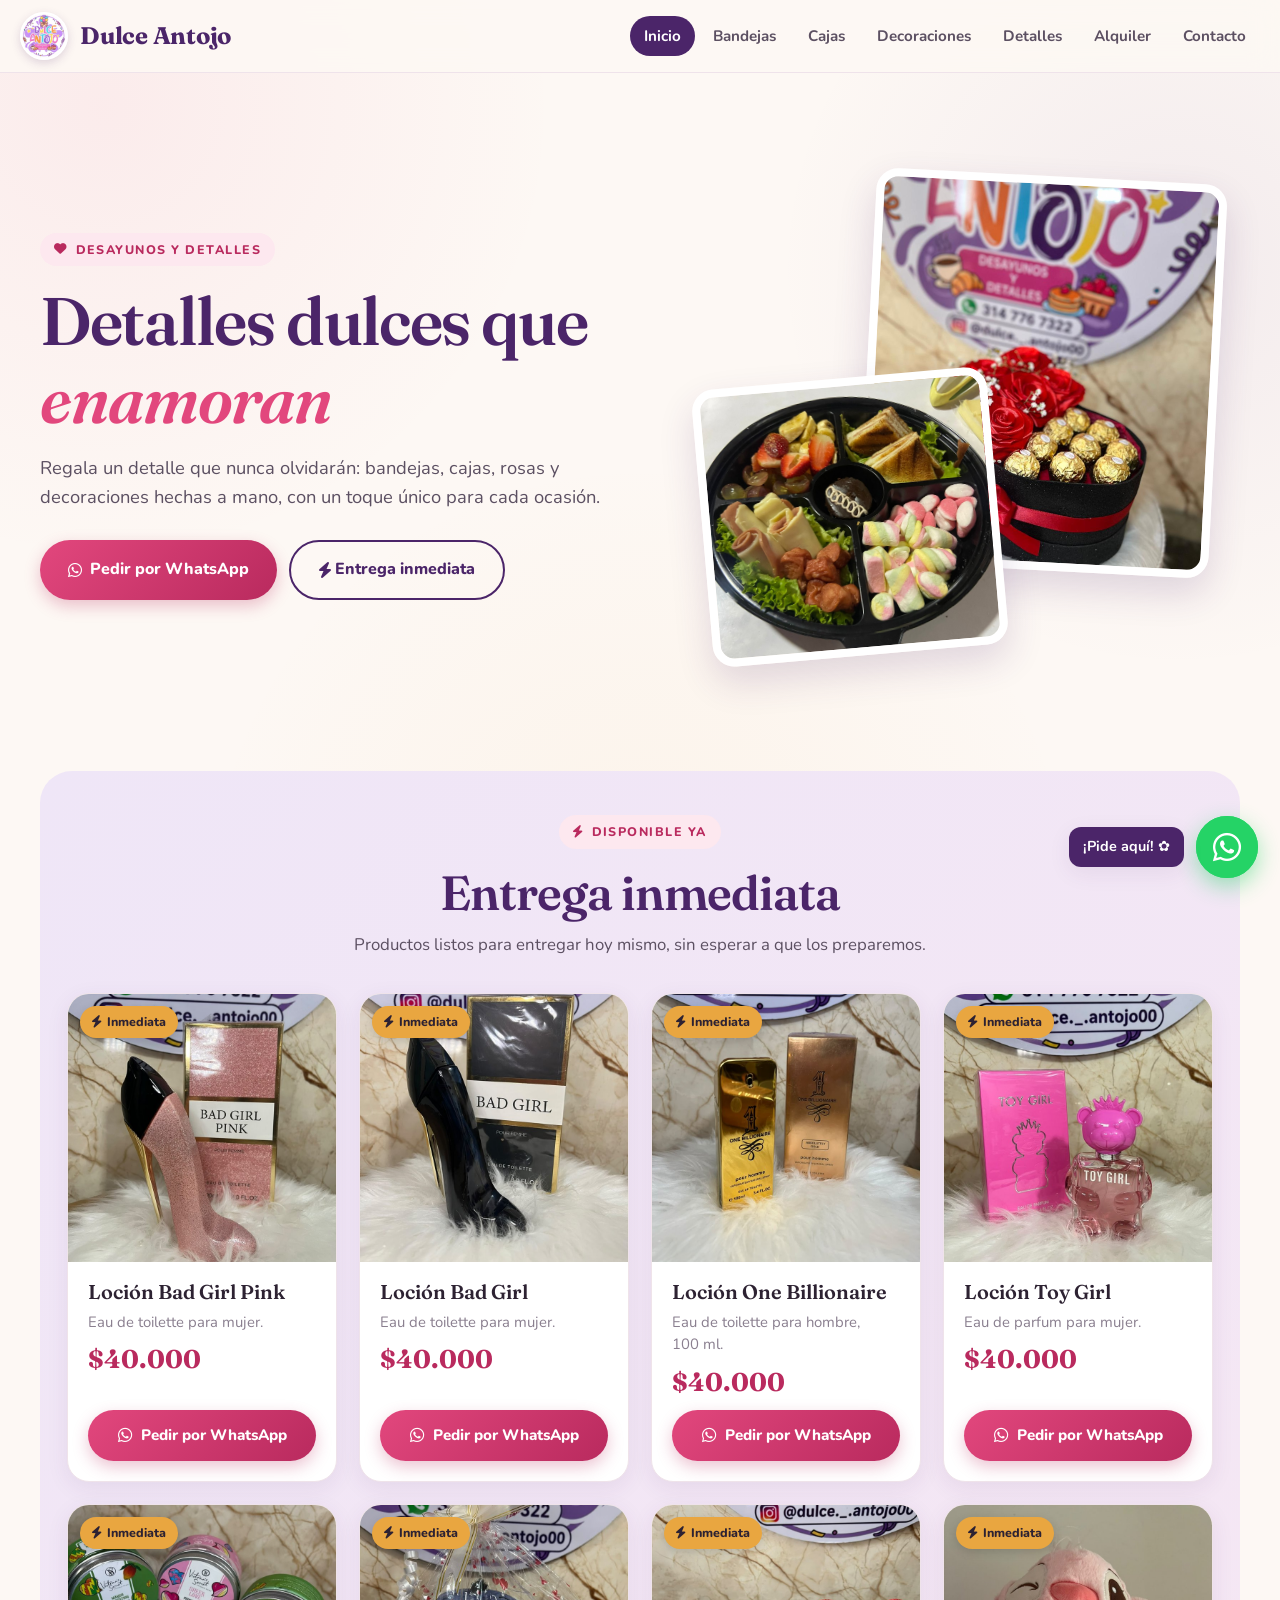
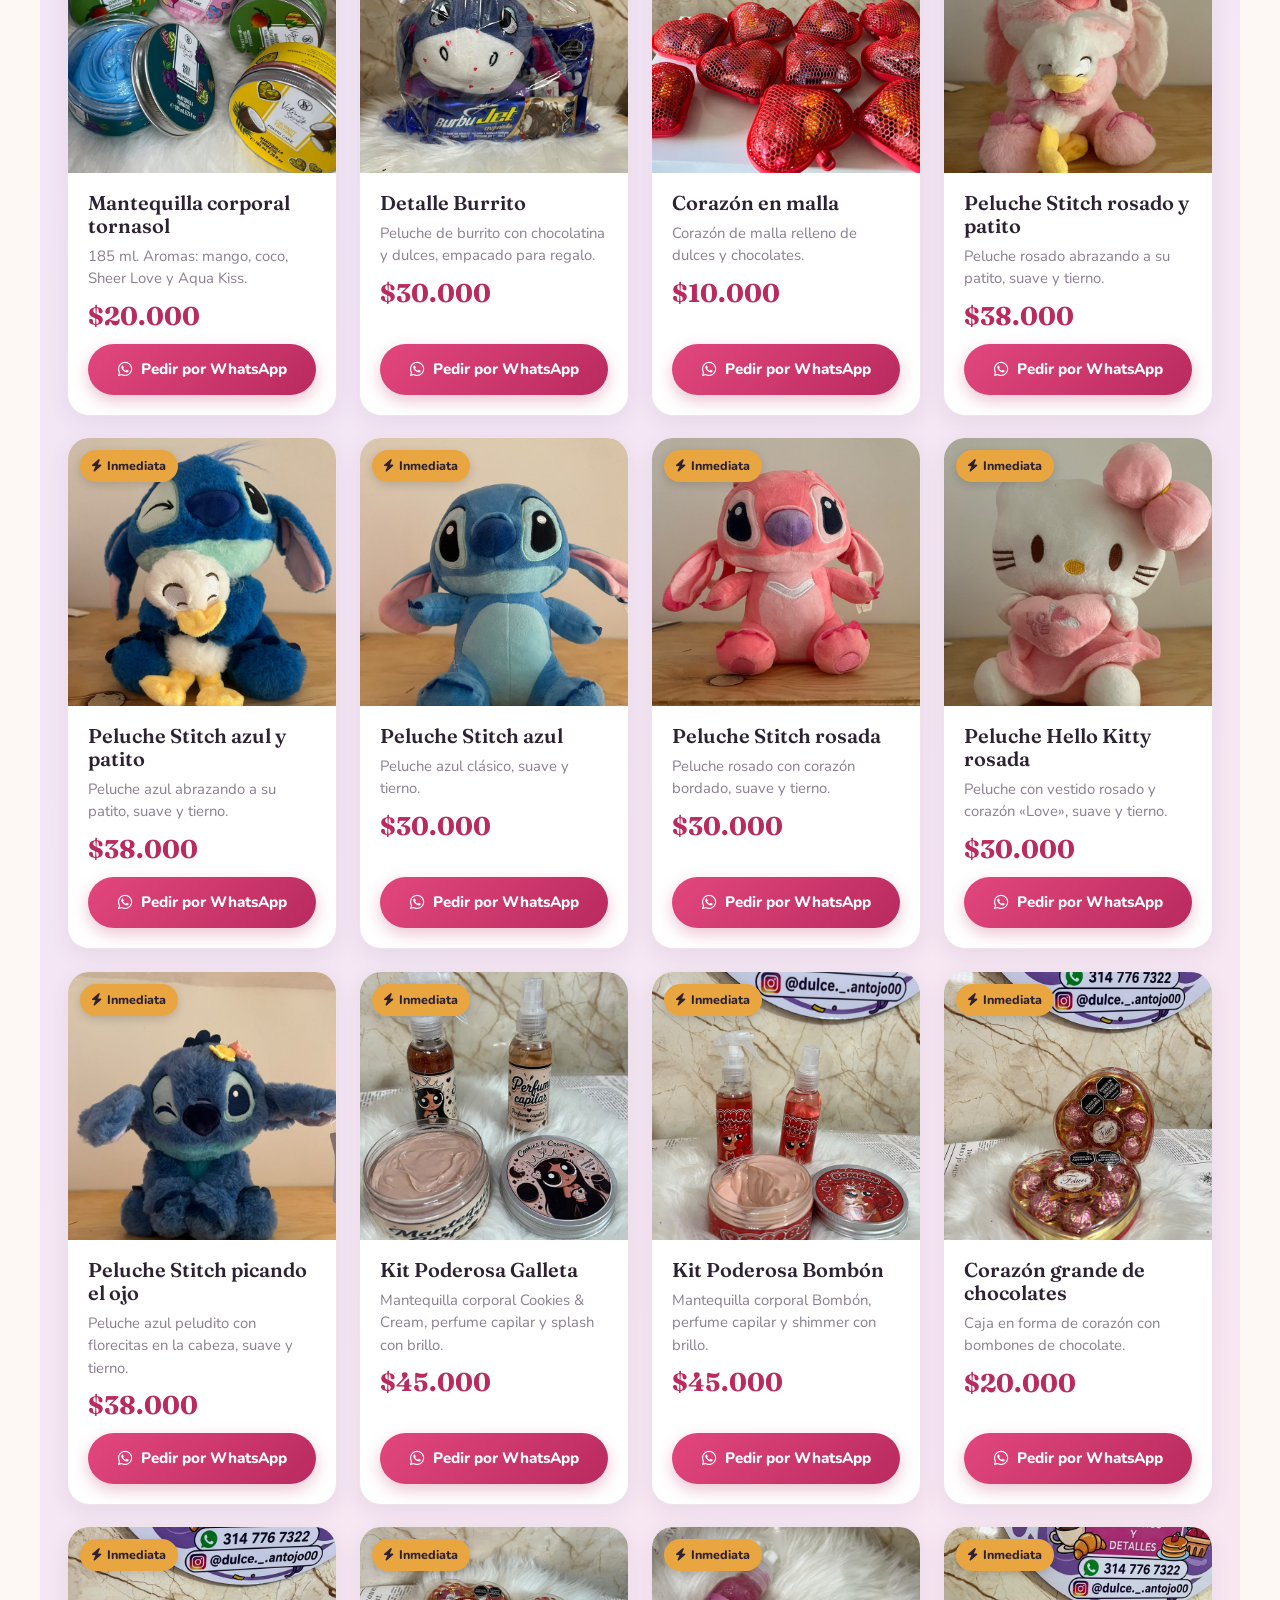
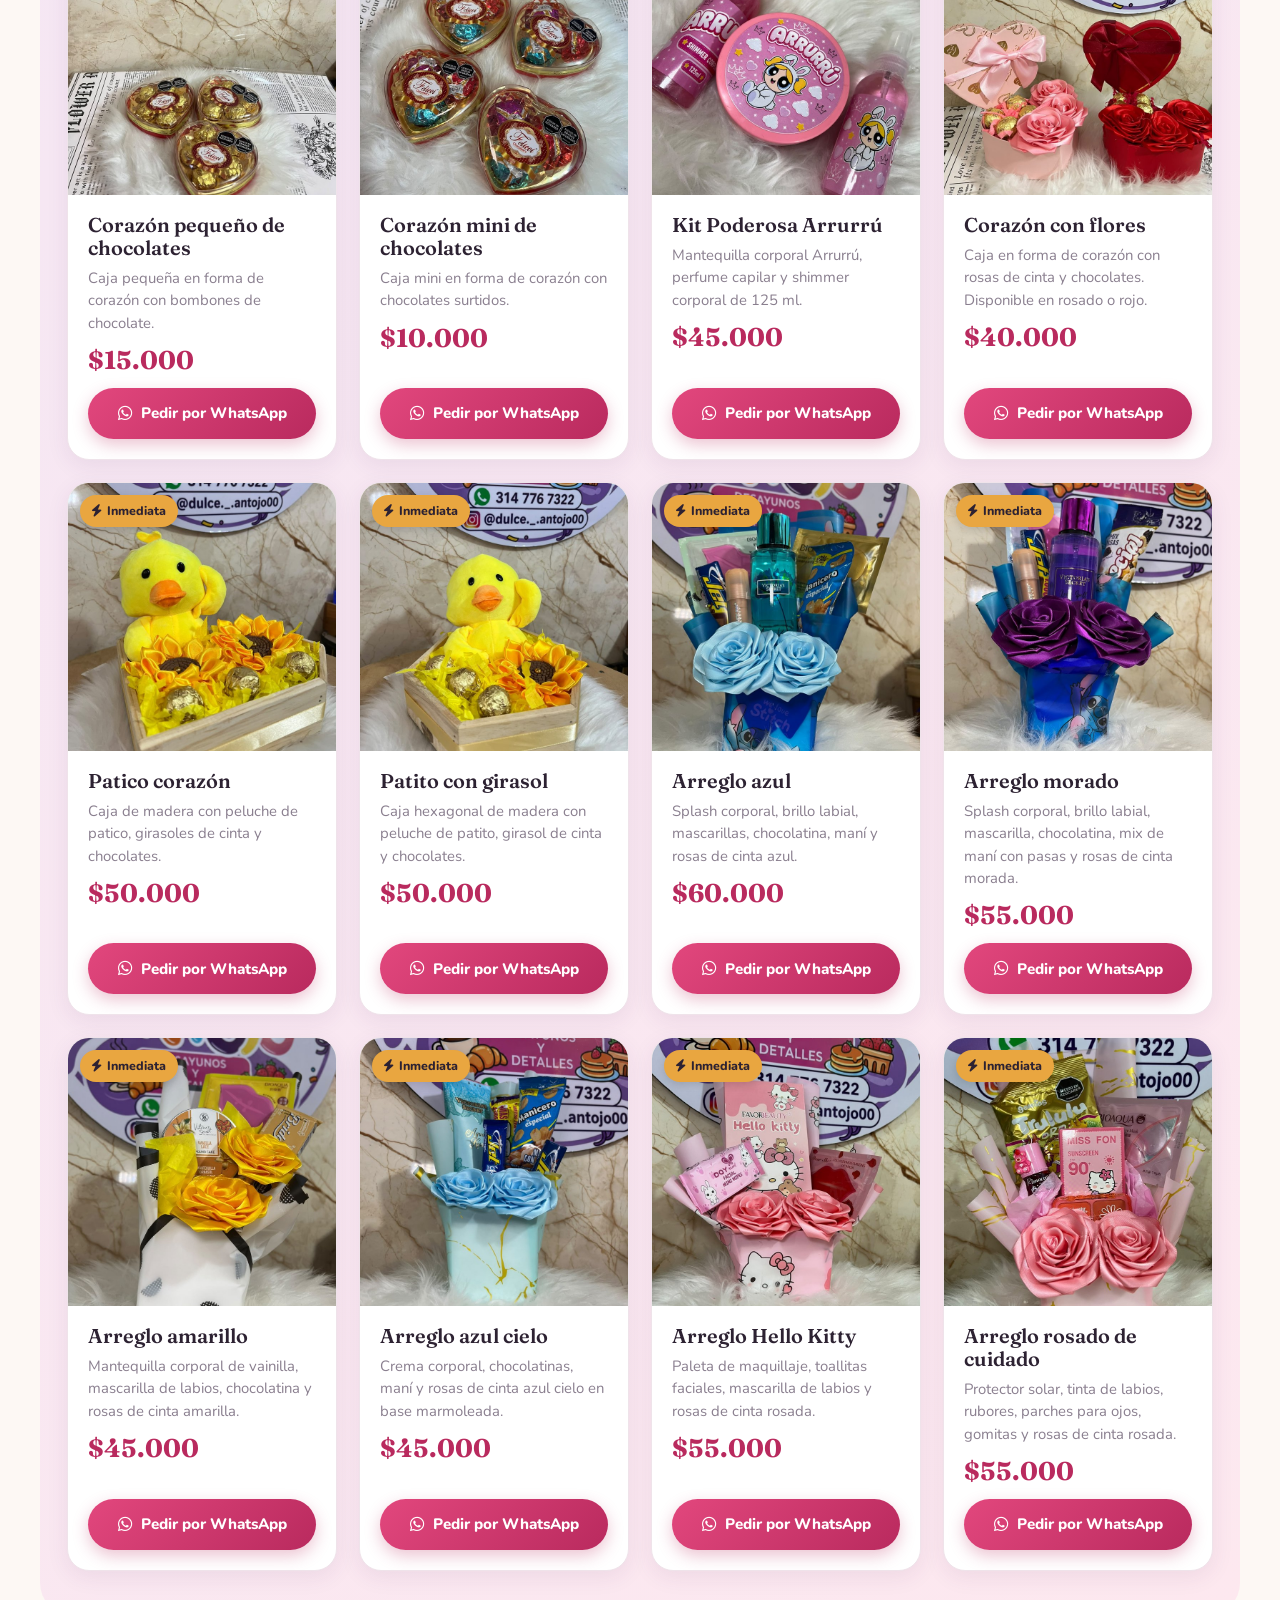
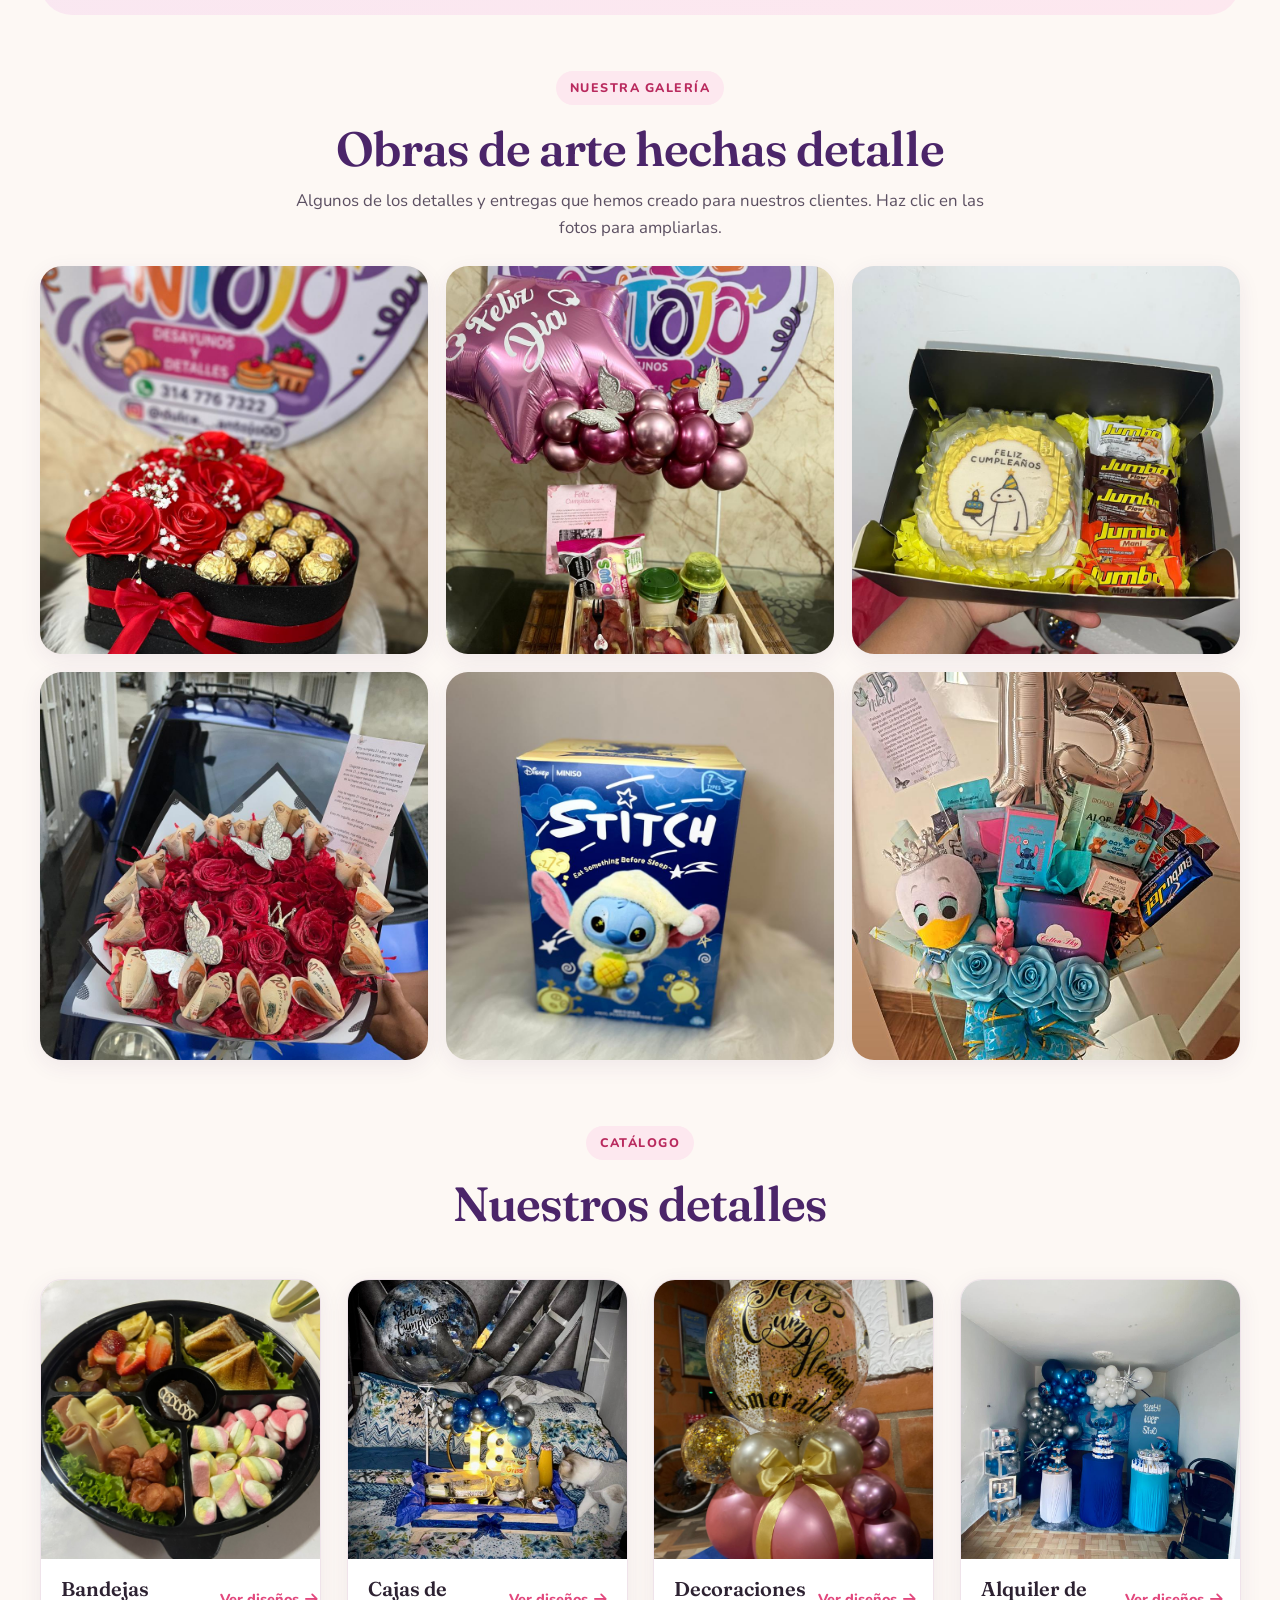
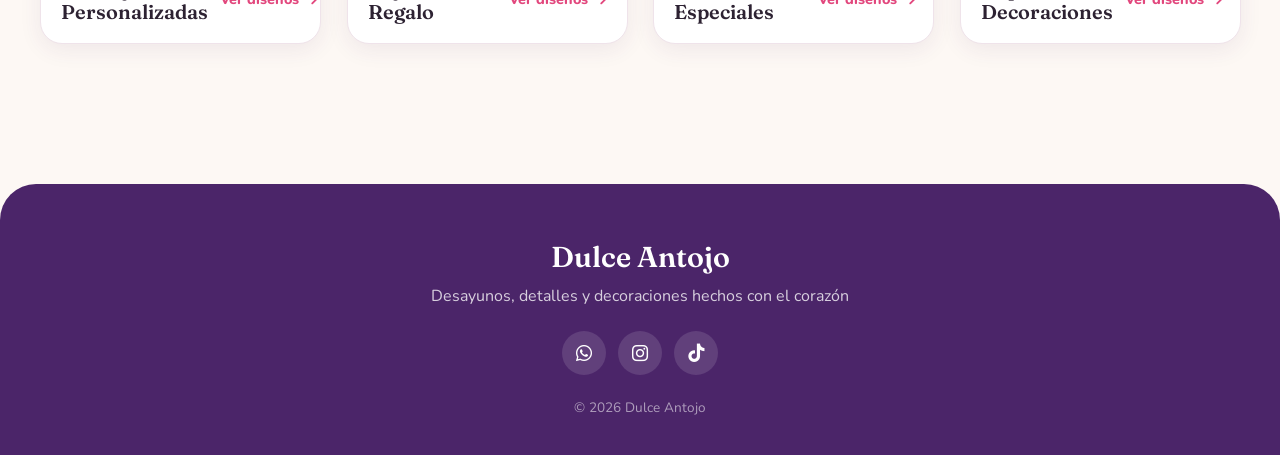
==== commit 3ee087c3: "Agregar Arreglo rosado de cuidado a Entrega inmediata ($55.000) Co-Authored-By: Claude Opus 5.5 <nor" ====
--- a/index.html
+++ b/index.html
@@ -354,6 +354,17 @@
                 </div>
             </div>
 
+            <div class="producto-card producto-inmediato">
+                <span class="insignia-inmediata"><i class="fas fa-bolt"></i> Inmediata</span>
+                <img src="img/instantanea/arreglo-rosado-skincare.jpg" alt="Arreglo rosado de cuidado" loading="lazy" style="object-position: 50% 55%;">
+                <div class="info-producto">
+                    <h3>Arreglo rosado de cuidado</h3>
+                    <p>Protector solar, tinta de labios, rubores, parches para ojos, gomitas y rosas de cinta rosada.</p>
+                    <span class="precio">$55.000</span>
+                    <a href="https://wa.me/573147767322?text=Hola%21%20Quiero%20el%20Arreglo%20rosado%20de%20cuidado%20de%20entrega%20inmediata" class="btn-pedido" target="_blank">Pedir por WhatsApp</a>
+                </div>
+            </div>
+
         </div>
     </section>
 
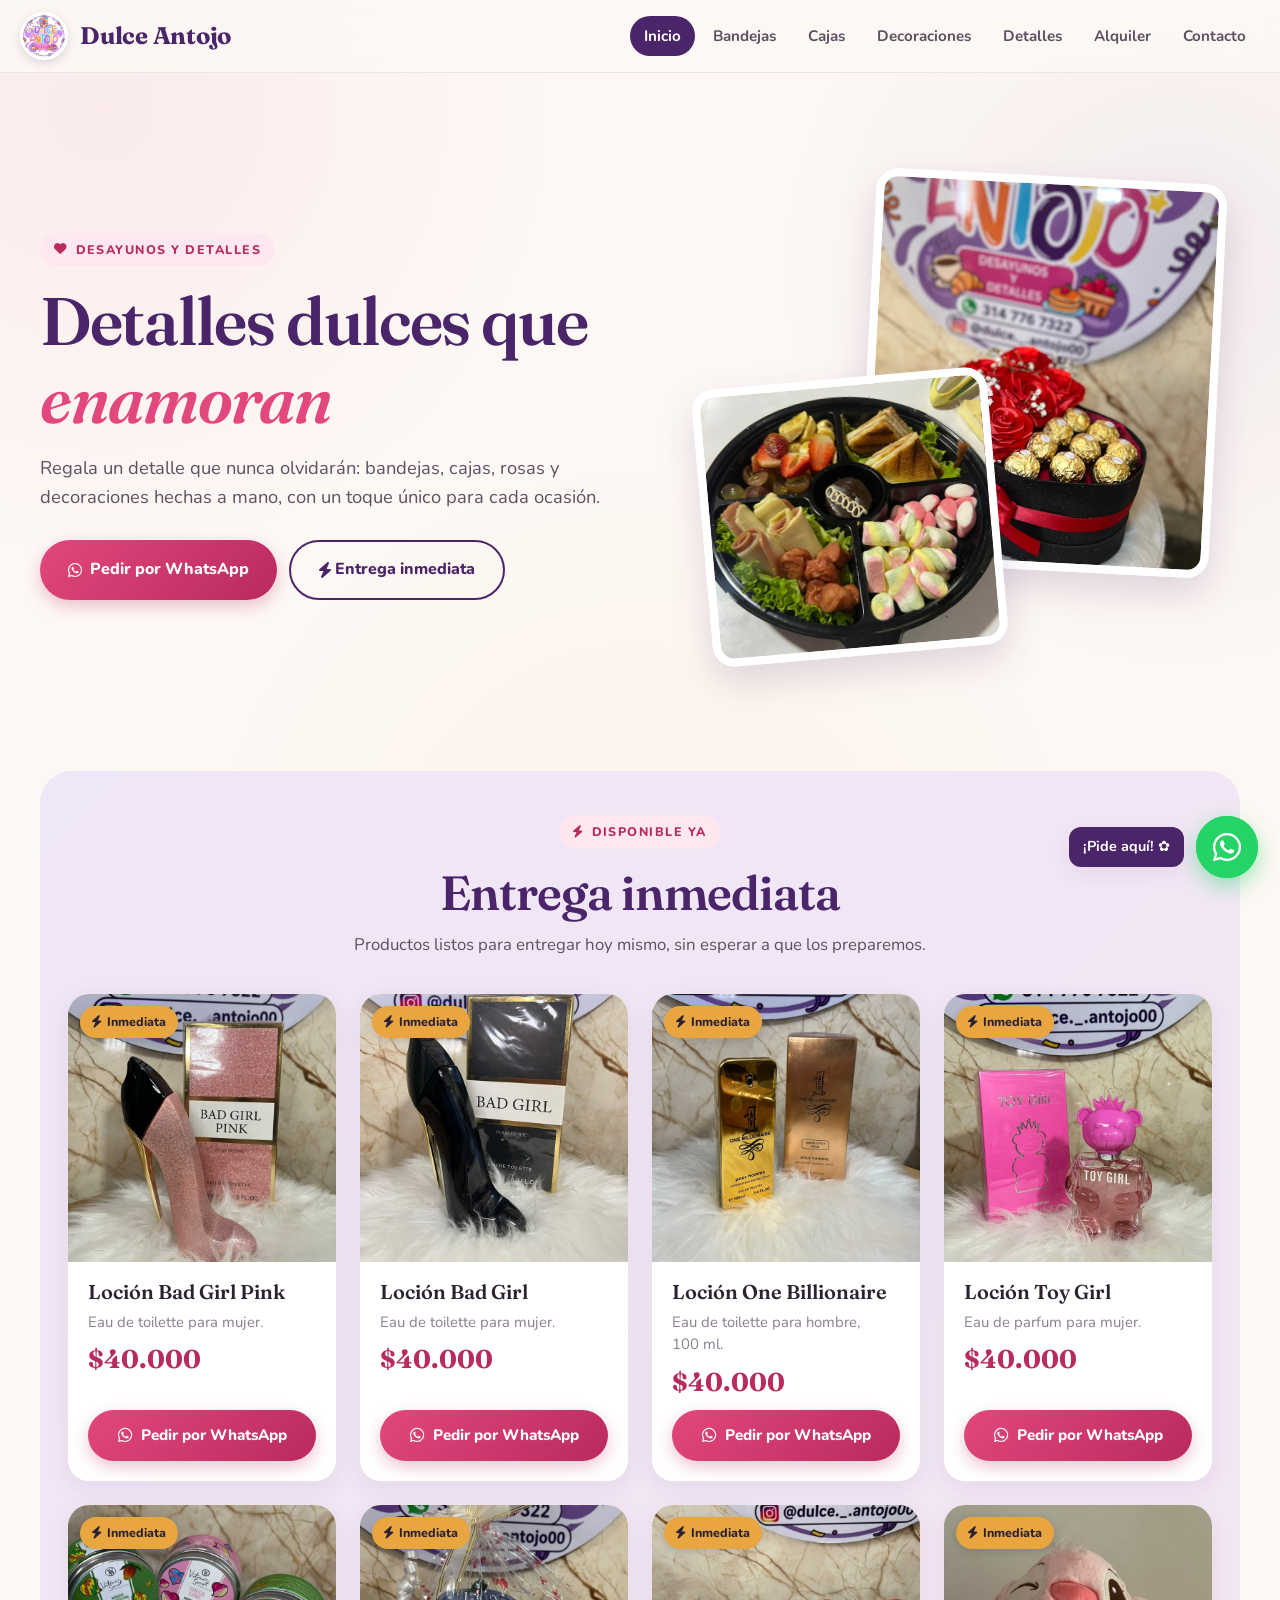
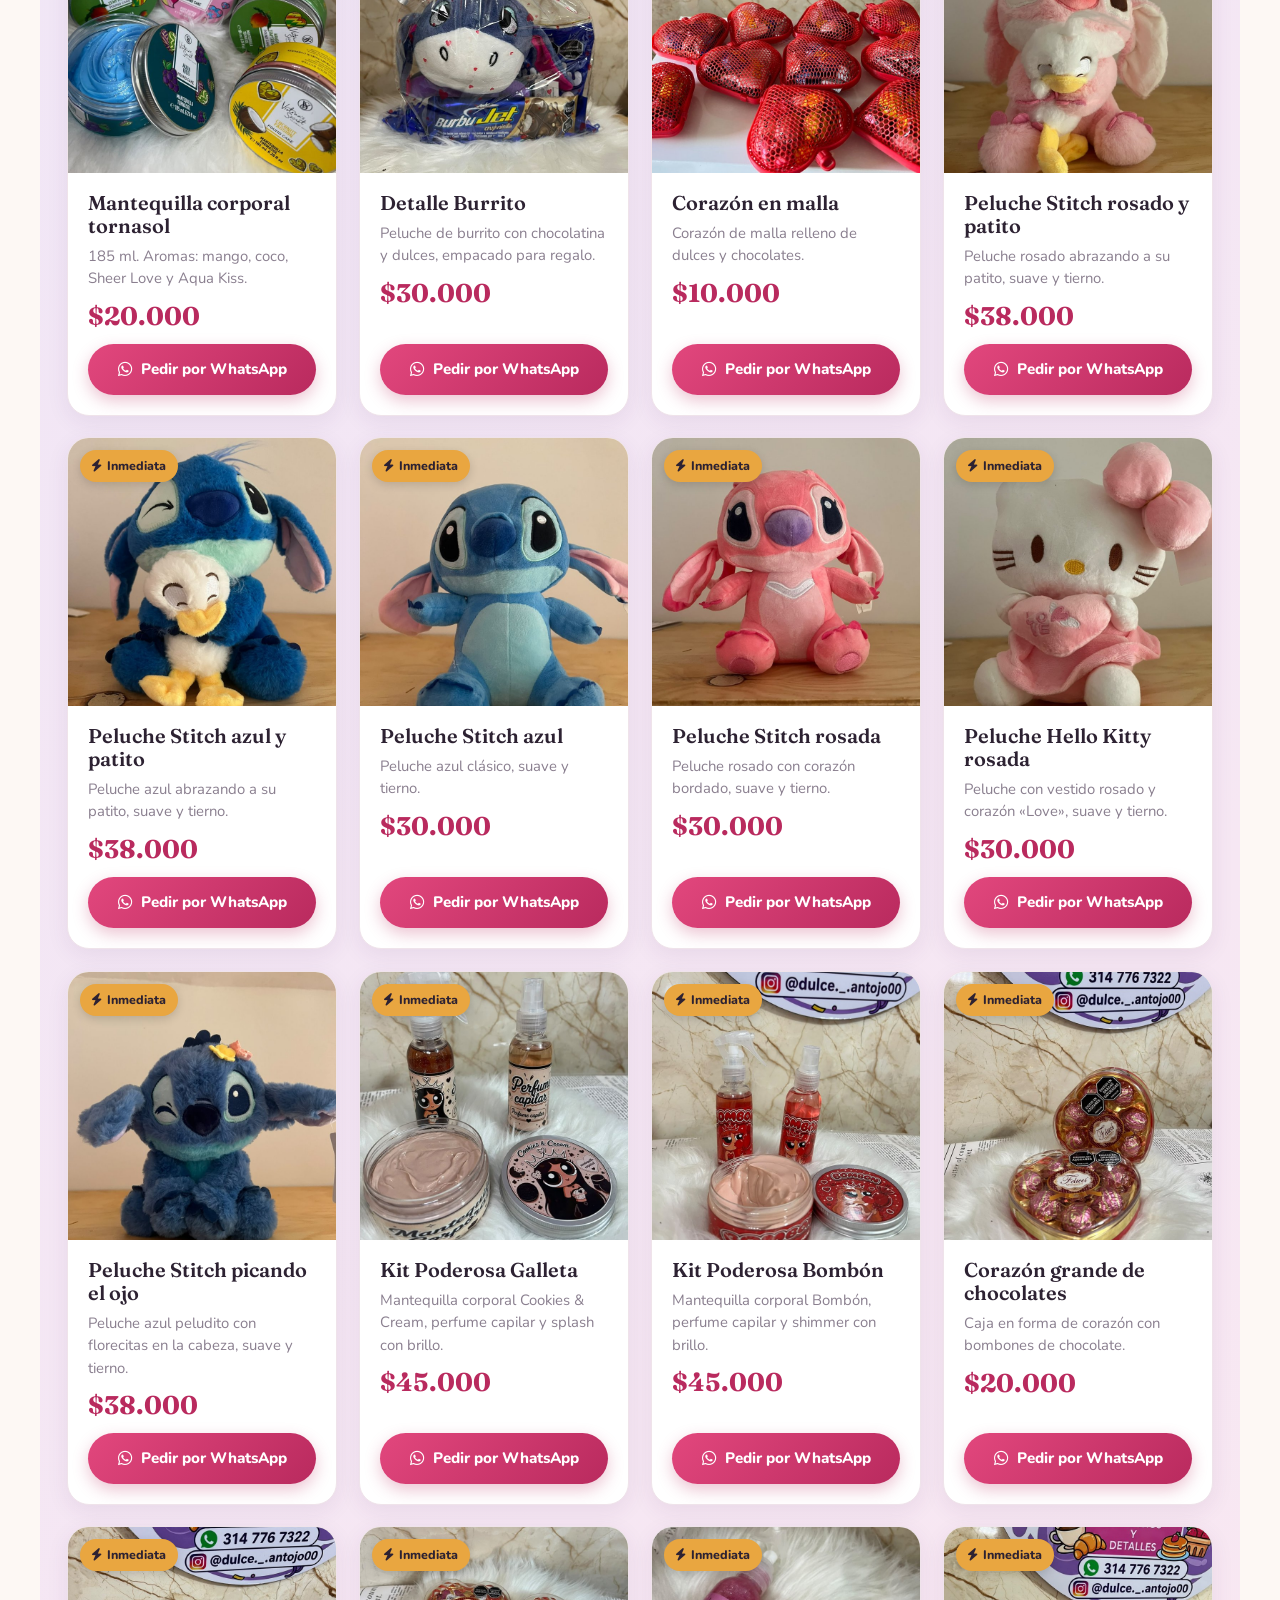
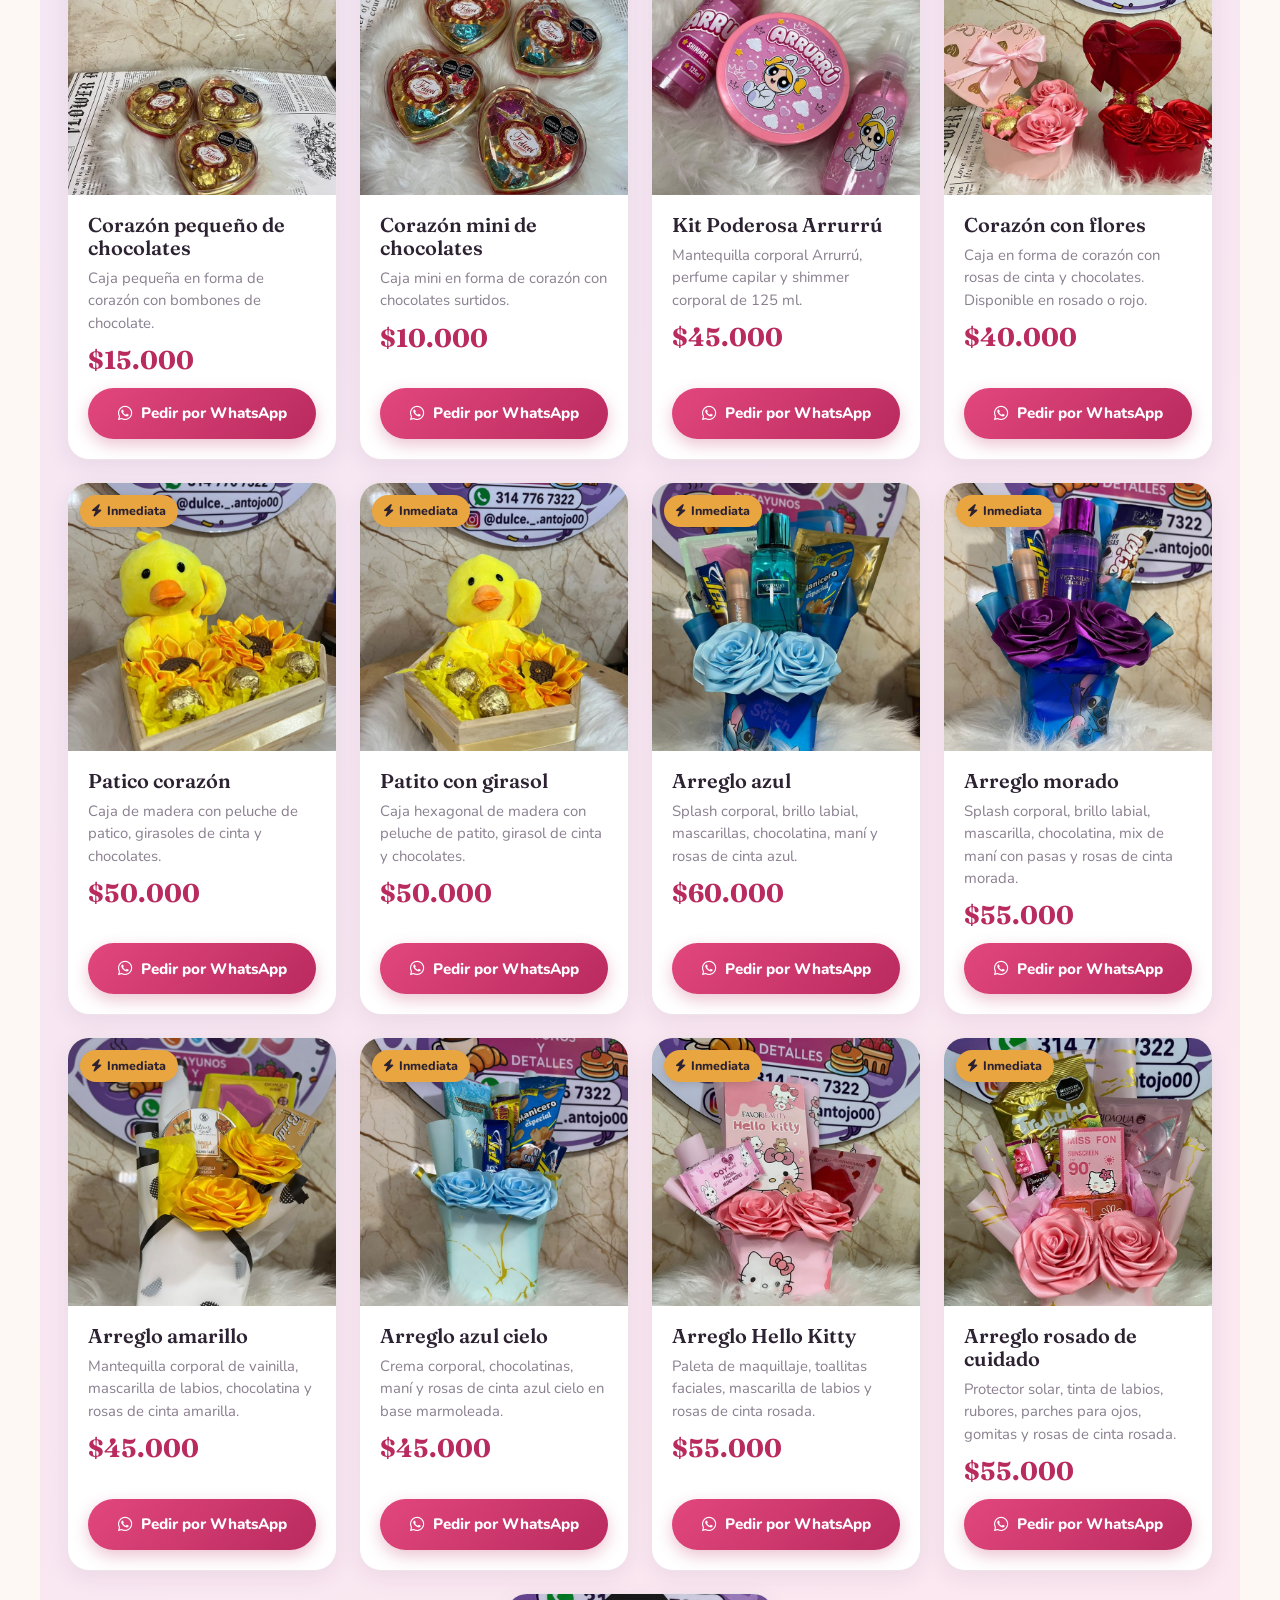
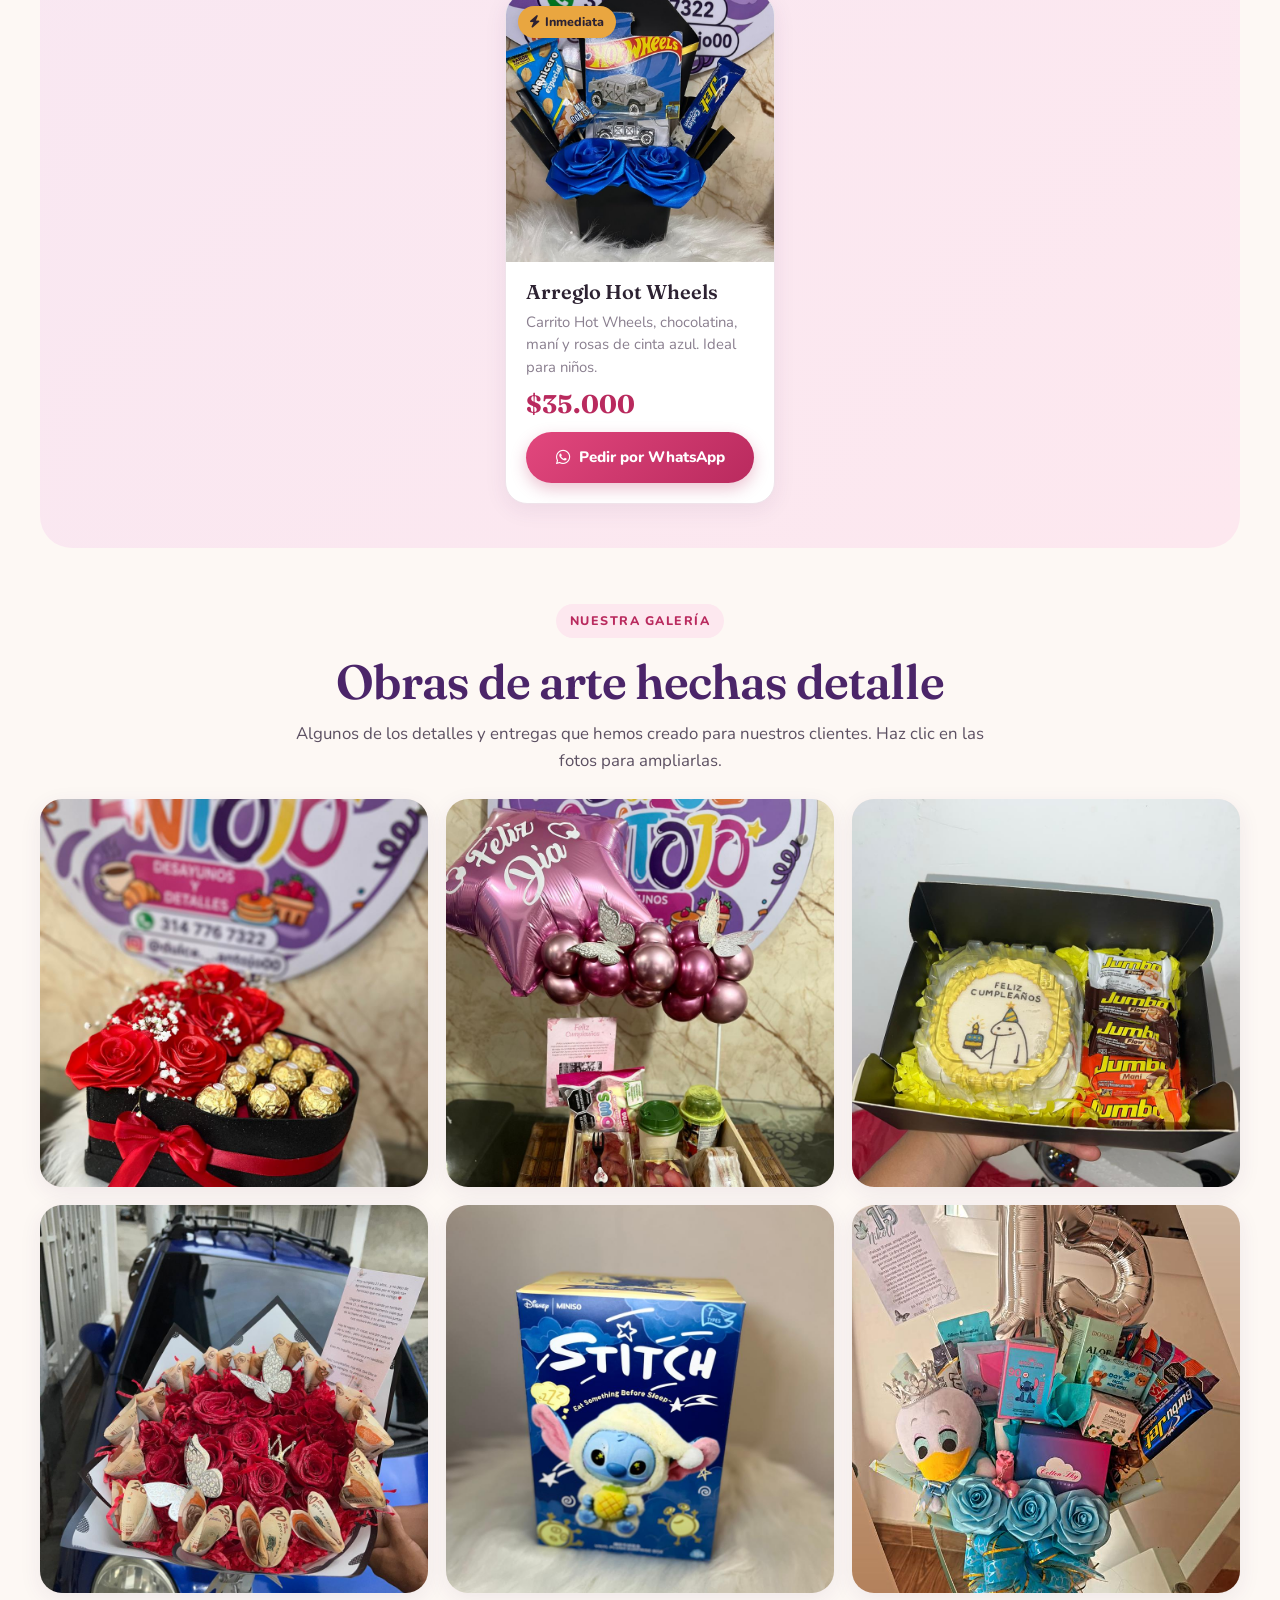
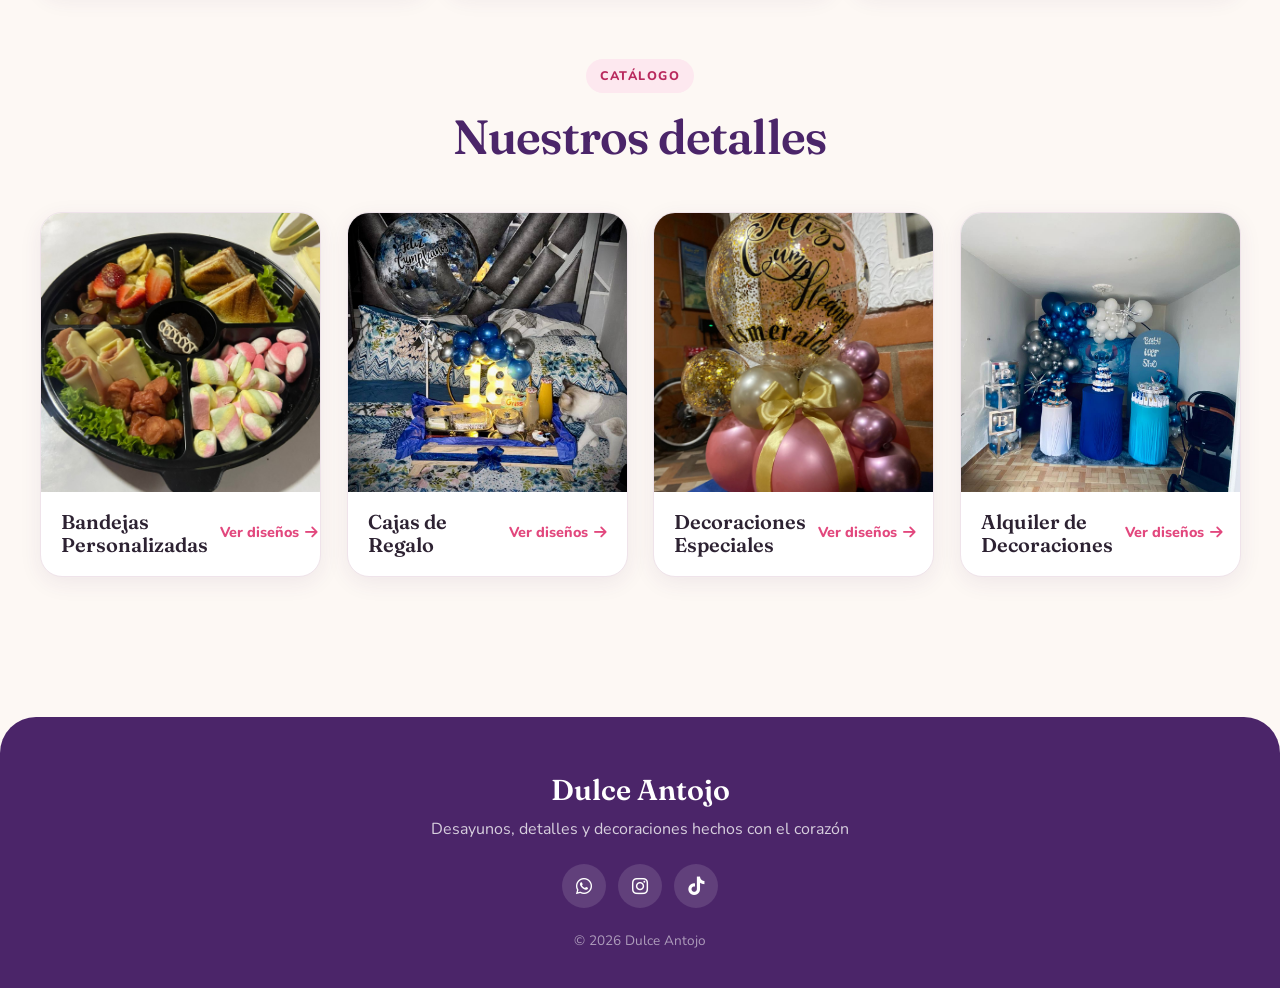
==== commit 7d5de1af: "Agregar Arreglo Hot Wheels a Entrega inmediata ($35.000) Co-Authored-By: Claude Opus 5.5 <noreply@an" ====
--- a/index.html
+++ b/index.html
@@ -365,6 +365,17 @@
                 </div>
             </div>
 
+            <div class="producto-card producto-inmediato">
+                <span class="insignia-inmediata"><i class="fas fa-bolt"></i> Inmediata</span>
+                <img src="img/instantanea/arreglo-hot-wheels.jpg" alt="Arreglo Hot Wheels" loading="lazy" style="object-position: 50% 50%;">
+                <div class="info-producto">
+                    <h3>Arreglo Hot Wheels</h3>
+                    <p>Carrito Hot Wheels, chocolatina, maní y rosas de cinta azul. Ideal para niños.</p>
+                    <span class="precio">$35.000</span>
+                    <a href="https://wa.me/573147767322?text=Hola%21%20Quiero%20el%20Arreglo%20Hot%20Wheels%20de%20entrega%20inmediata" class="btn-pedido" target="_blank">Pedir por WhatsApp</a>
+                </div>
+            </div>
+
         </div>
     </section>
 
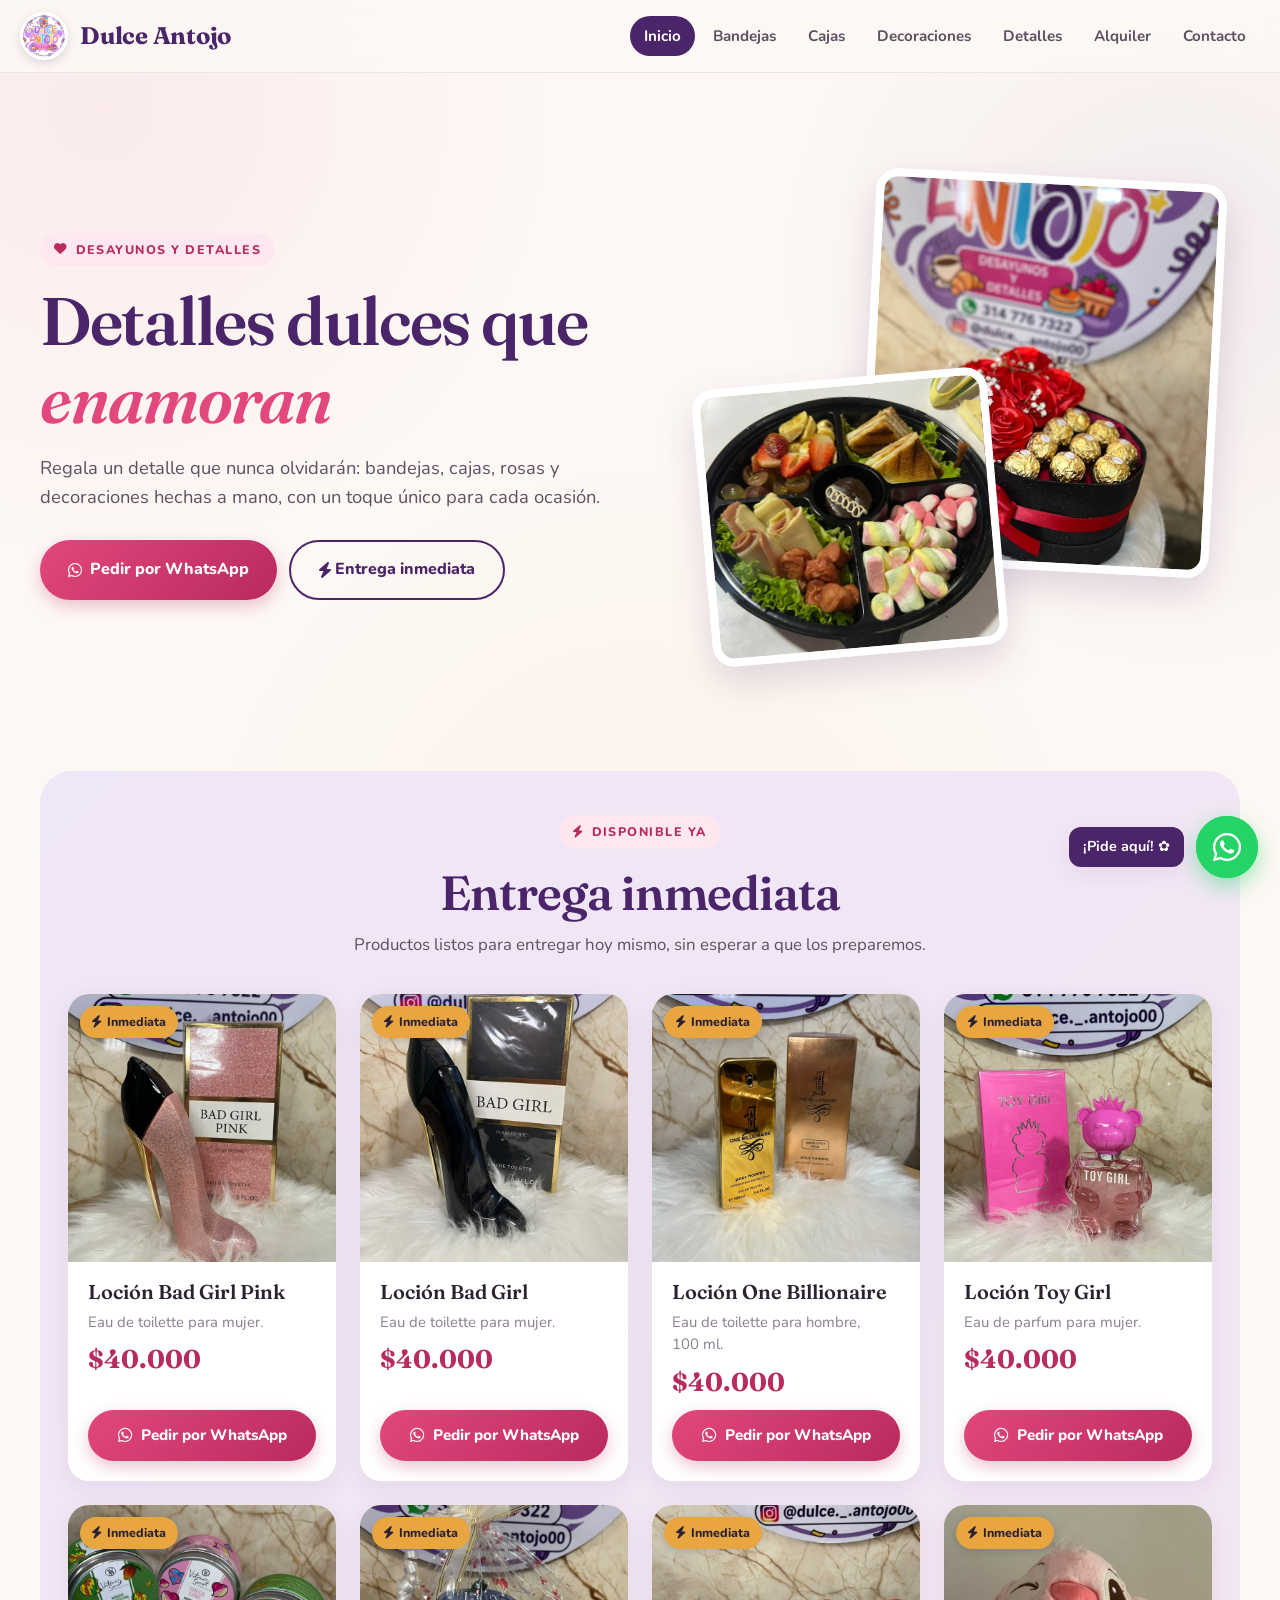
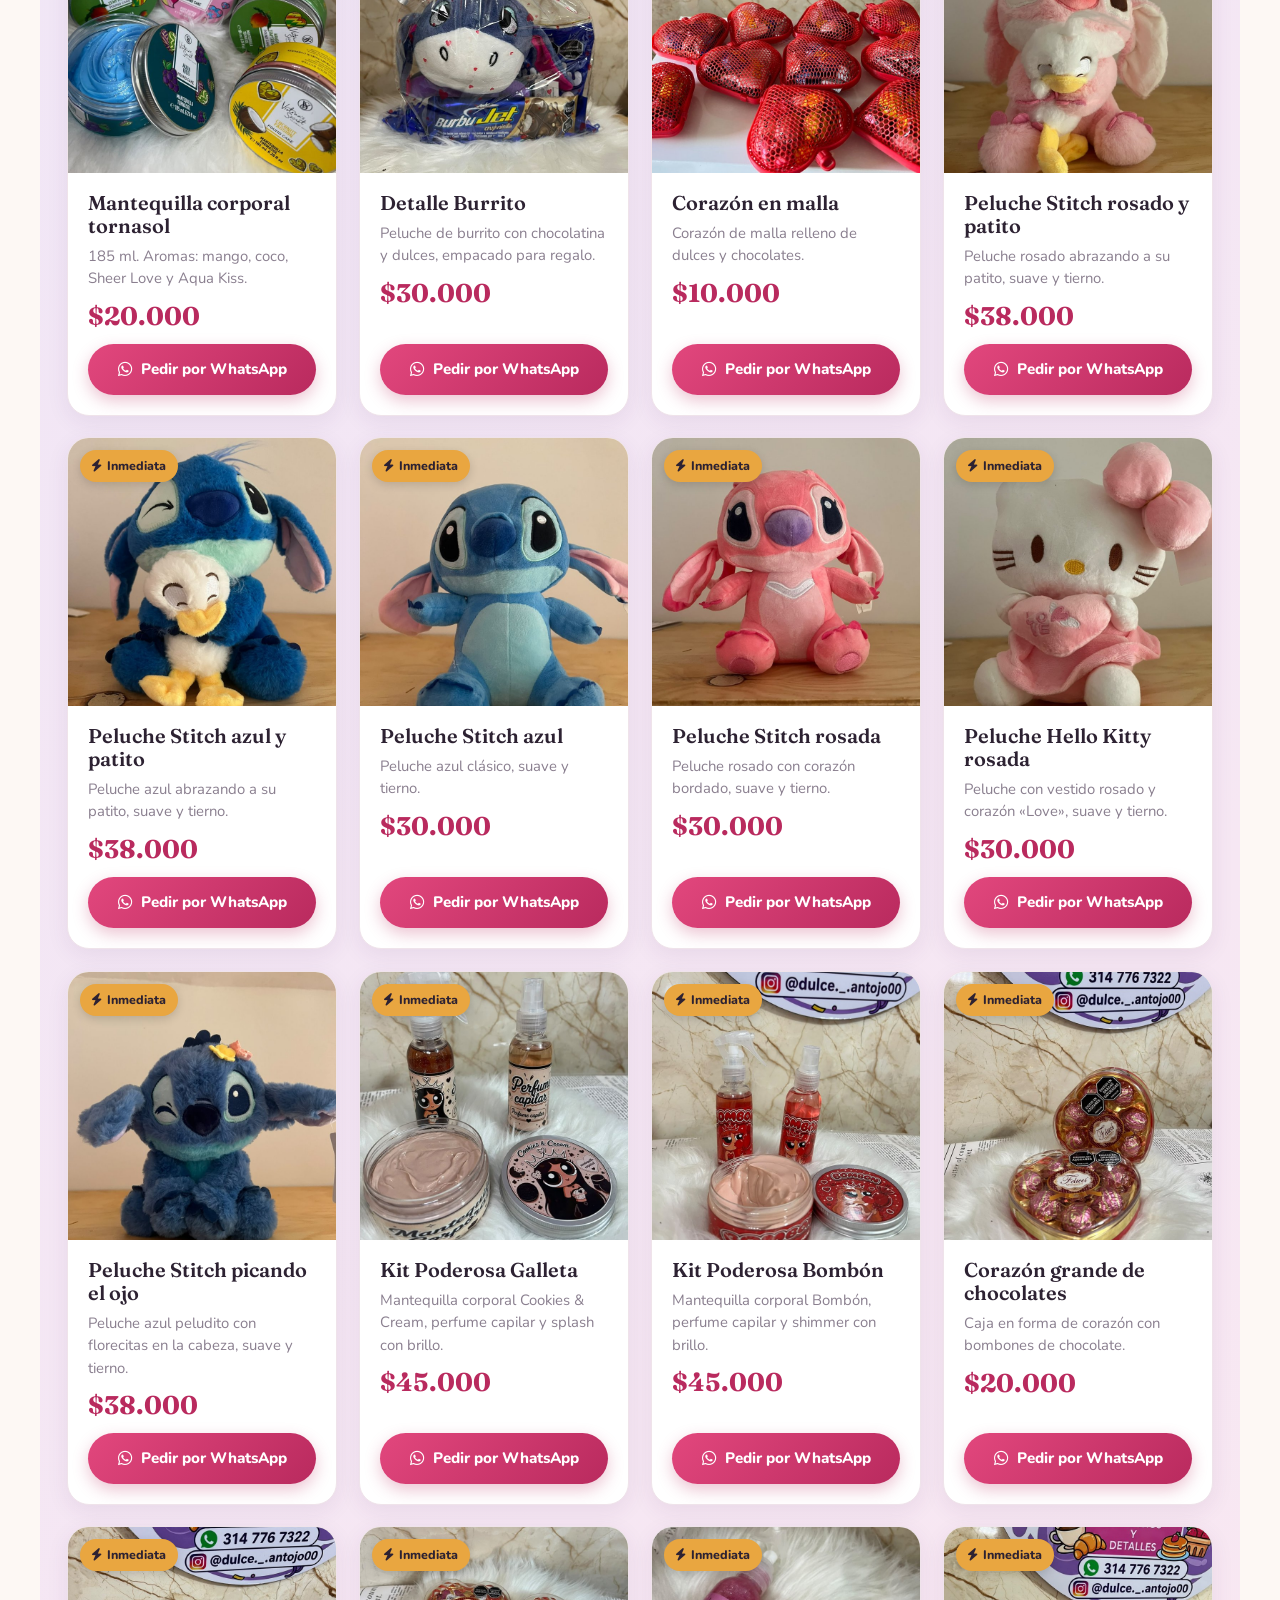
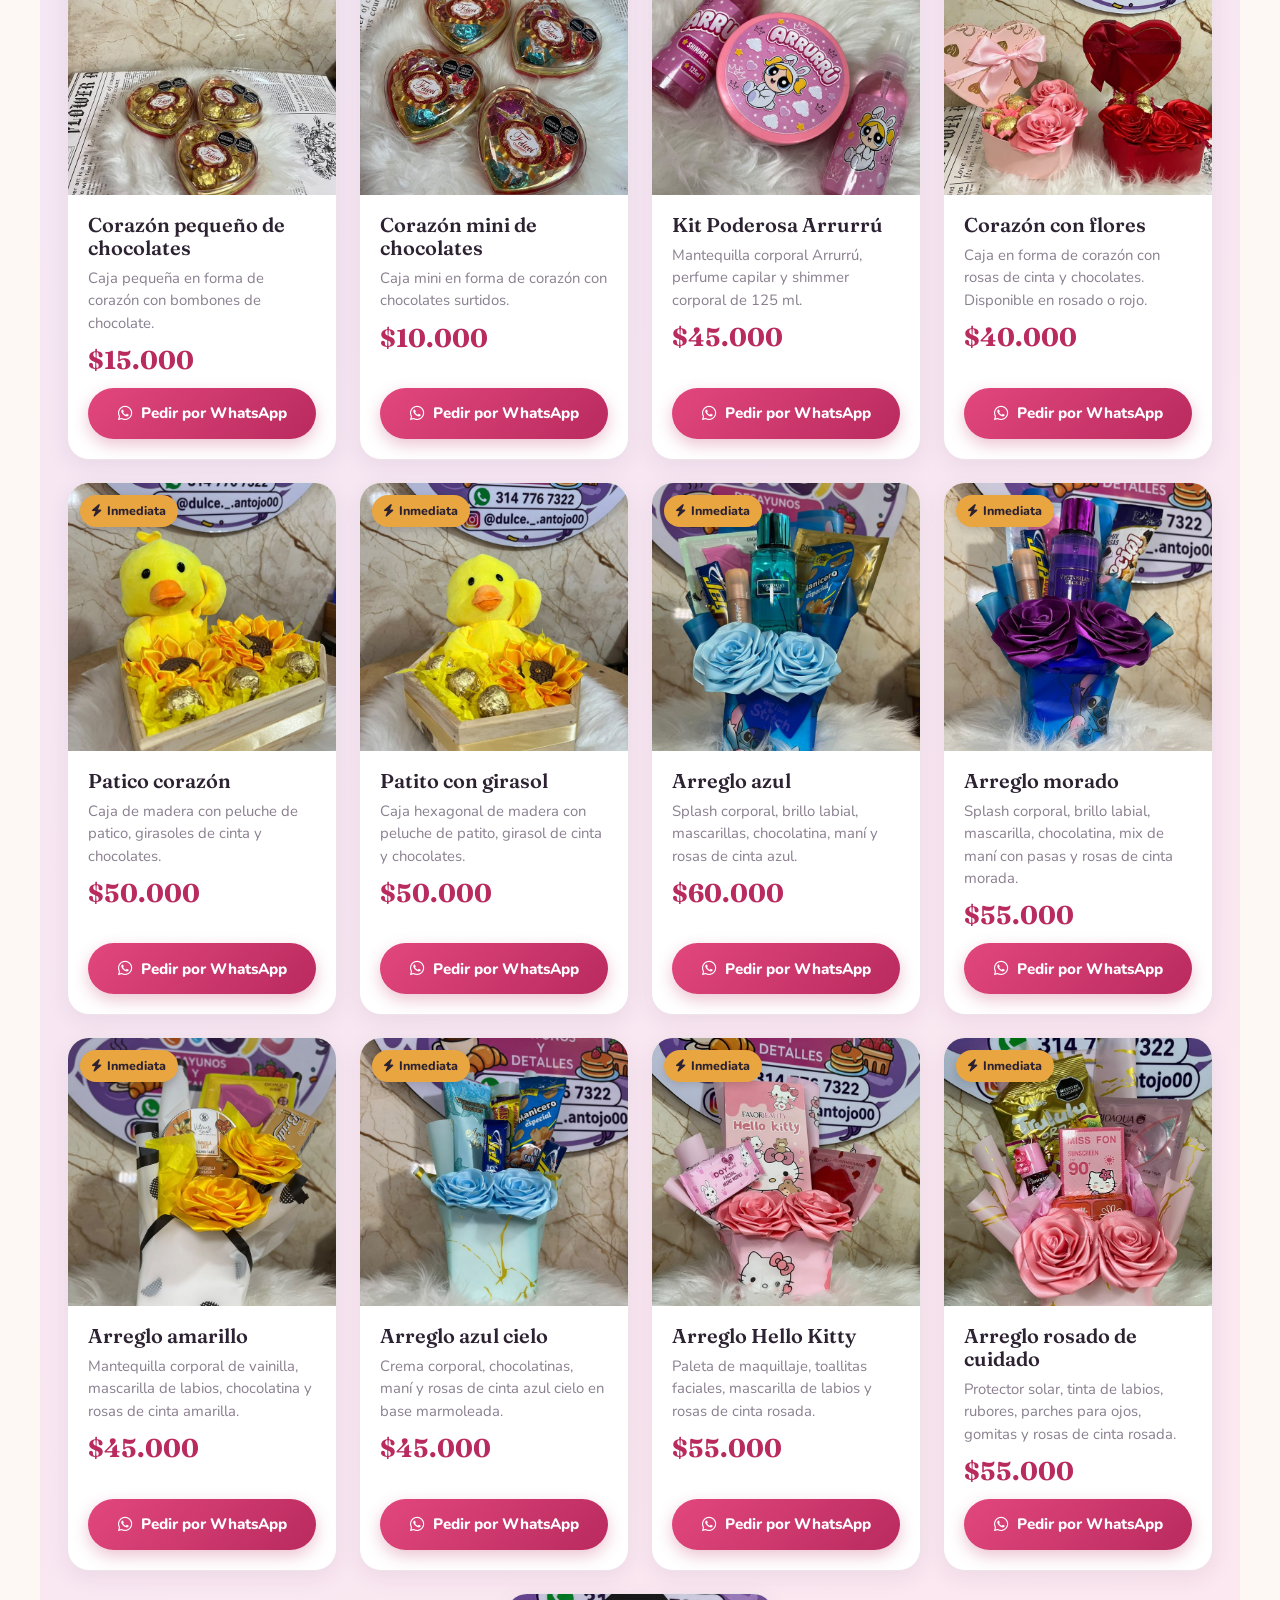
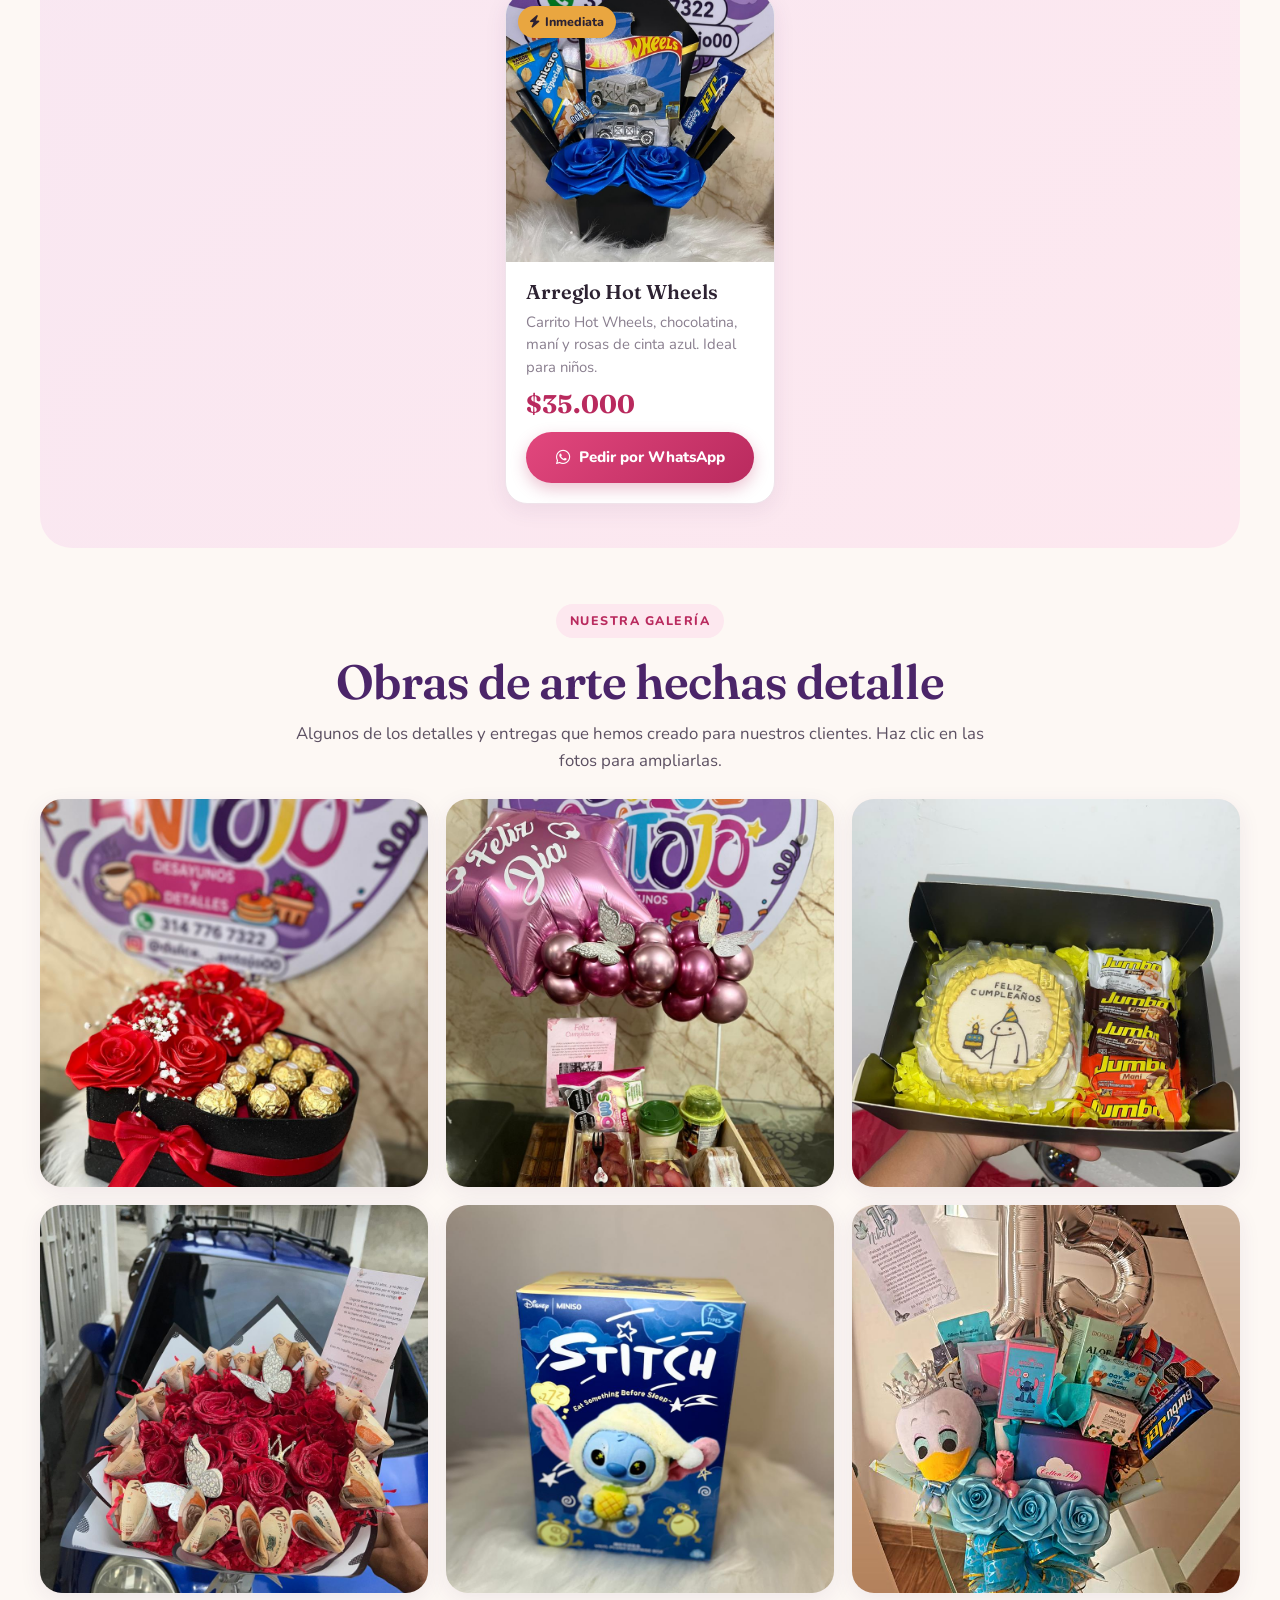
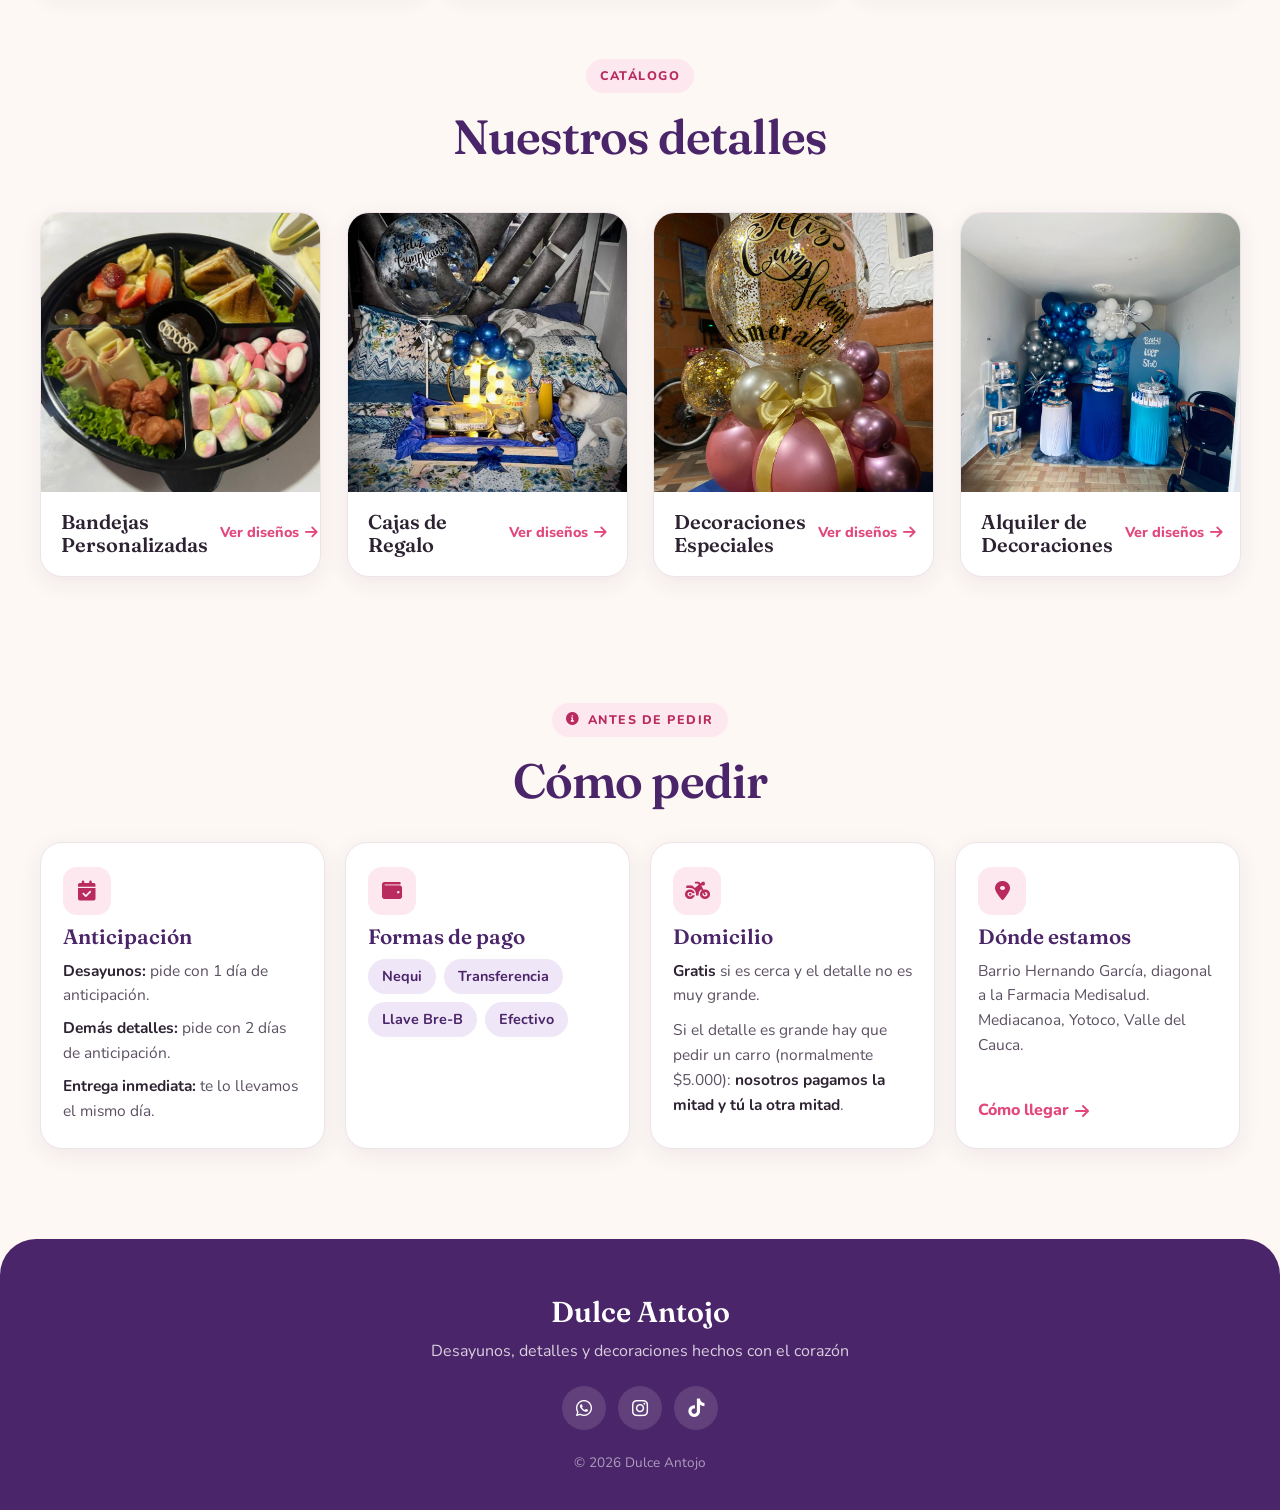
==== commit b7ce7ceb: "Mejoras: fotos y videos livianos, nombres de productos, Agotado, Cómo pedir y vista previa - Comprim" ====
--- a/index.html
+++ b/index.html
@@ -3,11 +3,30 @@
 <head>
     <meta charset="UTF-8">
     <meta name="viewport" content="width=device-width, initial-scale=1.0">
-    <title>Dulce Antojo</title>
+    <meta name="description" content="Desayunos sorpresa, cajas de regalo, ramos, peluches, lociones y decoraciones para toda ocasión. Entrega inmediata y domicilios en Mediacanoa, Yotoco (Valle del Cauca). Pide por WhatsApp.">
+    <meta name="theme-color" content="#4b2569">
+    <link rel="icon" type="image/png" sizes="32x32" href="img/favicon-32.png">
+    <link rel="icon" type="image/png" sizes="192x192" href="img/icono-192.png">
+    <link rel="apple-touch-icon" href="img/icono-180.png">
+    <link rel="canonical" href="https://jhon-viera.github.io/INDEX/">
+    <meta property="og:type" content="website">
+    <meta property="og:site_name" content="Dulce Antojo">
+    <meta property="og:locale" content="es_CO">
+    <meta property="og:title" content="Dulce Antojo | Desayunos sorpresa y detalles en Mediacanoa, Yotoco">
+    <meta property="og:description" content="Desayunos sorpresa, cajas de regalo, ramos, peluches, lociones y decoraciones para toda ocasión. Entrega inmediata y domicilios en Mediacanoa, Yotoco (Valle del Cauca). Pide por WhatsApp.">
+    <meta property="og:url" content="https://jhon-viera.github.io/INDEX/">
+    <meta property="og:image" content="https://jhon-viera.github.io/INDEX/img/vista-previa.jpg">
+    <meta property="og:image:width" content="1200">
+    <meta property="og:image:height" content="630">
+    <meta name="twitter:card" content="summary_large_image">
+    <title>Dulce Antojo | Desayunos sorpresa y detalles en Mediacanoa, Yotoco</title>
     <link rel="preconnect" href="https://fonts.googleapis.com">
     <link rel="preconnect" href="https://fonts.gstatic.com" crossorigin>
     <link rel="stylesheet" href="estilos.css">
     <link rel="stylesheet" href="https://cdnjs.cloudflare.com/ajax/libs/font-awesome/6.0.0/css/all.min.css">
+    <script type="application/ld+json">
+    {"@context":"https://schema.org","@type":"LocalBusiness","name":"Dulce Antojo","description":"Desayunos sorpresa, detalles y decoraciones","telephone":"+57 314 776 7322","image":"https://jhon-viera.github.io/INDEX/img/vista-previa.jpg","url":"https://jhon-viera.github.io/INDEX/","address":{"@type":"PostalAddress","streetAddress":"Barrio Hernando García, diagonal a la Farmacia Medisalud","addressLocality":"Mediacanoa, Yotoco","addressRegion":"Valle del Cauca","addressCountry":"CO"},"paymentAccepted":"Nequi, transferencia, Llave Bre-B, efectivo","sameAs":["https://www.instagram.com/dulce._.antojo00/","https://www.tiktok.com/@dulce.antojo897"]}
+    </script>
 </head>
 <body>
 
@@ -453,6 +472,47 @@
         </a>
     </section>
 
+    <!-- ===== CÓMO PEDIR ===== -->
+    <section class="seccion-info" id="como-pedir">
+        <div class="encabezado">
+            <span class="etiqueta"><i class="fas fa-circle-info"></i> Antes de pedir</span>
+            <h2 class="titulo">Cómo pedir</h2>
+        </div>
+        <div class="info-grid">
+            <div class="info-card">
+                <div class="info-icono"><i class="fas fa-calendar-check"></i></div>
+                <h3>Anticipación</h3>
+                <ul>
+                    <li><strong>Desayunos:</strong> pide con 1 día de anticipación.</li>
+                    <li><strong>Demás detalles:</strong> pide con 2 días de anticipación.</li>
+                    <li><strong>Entrega inmediata:</strong> te lo llevamos el mismo día.</li>
+                </ul>
+            </div>
+            <div class="info-card">
+                <div class="info-icono"><i class="fas fa-wallet"></i></div>
+                <h3>Formas de pago</h3>
+                <ul class="chips">
+                    <li>Nequi</li>
+                    <li>Transferencia</li>
+                    <li>Llave Bre-B</li>
+                    <li>Efectivo</li>
+                </ul>
+            </div>
+            <div class="info-card">
+                <div class="info-icono"><i class="fas fa-motorcycle"></i></div>
+                <h3>Domicilio</h3>
+                <p><strong>Gratis</strong> si es cerca y el detalle no es muy grande.</p>
+                <p>Si el detalle es grande hay que pedir un carro (normalmente $5.000): <strong>nosotros pagamos la mitad y tú la otra mitad</strong>.</p>
+            </div>
+            <div class="info-card">
+                <div class="info-icono"><i class="fas fa-location-dot"></i></div>
+                <h3>Dónde estamos</h3>
+                <p>Barrio Hernando García, diagonal a la Farmacia Medisalud.<br>Mediacanoa, Yotoco, Valle del Cauca.</p>
+                <a class="info-enlace" href="https://www.google.com/maps/search/?api=1&query=Farmacia%20Medisalud%2C%20Mediacanoa%2C%20Yotoco%2C%20Valle%20del%20Cauca" target="_blank" rel="noopener">Cómo llegar <i class="fas fa-arrow-right"></i></a>
+            </div>
+        </div>
+    </section>
+
     <!-- Modal para zoom de imágenes -->
     <div id="modalImagen" class="modal">
         <span class="cerrar">&times;</span>
@@ -528,5 +588,6 @@
         }
     </script>
 
+<script src="sitio.js"></script>
 </body>
 </html>
--- a/estilos.css
+++ b/estilos.css
@@ -669,6 +669,7 @@
    ========================================= */
 .contacto-container {
     max-width: 520px;
+    width: calc(100% - 32px);
     margin: 56px auto 0;
     padding: 44px 28px;
     background: var(--blanco);
@@ -1124,3 +1125,137 @@
         scroll-behavior: auto !important;
     }
 }
+
+/* 15. PRODUCTO AGOTADO
+   Para marcar un producto: <div class="producto-card agotado">
+   ========================================= */
+.producto-card.agotado > img,
+.producto-card.agotado .card-img-carrusel img {
+    filter: grayscale(1);
+    opacity: 0.6;
+}
+
+.producto-card.agotado .insignia-inmediata {
+    display: none;
+}
+
+.insignia-agotado {
+    position: absolute;
+    top: 12px;
+    left: 12px;
+    z-index: 6;
+    padding: 6px 14px;
+    border-radius: 999px;
+    background: var(--tinta);
+    color: var(--blanco);
+    font-size: 0.8rem;
+    font-weight: 800;
+    letter-spacing: 0.04em;
+    text-transform: uppercase;
+}
+
+.producto-card.agotado .precio {
+    text-decoration: line-through;
+    color: var(--texto-suave);
+}
+
+.producto-card.agotado .btn-pedido {
+    background: var(--blanco);
+    color: var(--ciruela);
+    border: 2px solid var(--ciruela);
+    box-shadow: none;
+}
+
+.producto-card.agotado .btn-pedido::before {
+    content: none;
+}
+
+/* 16. CÓMO PEDIR
+   ========================================= */
+.seccion-info {
+    max-width: var(--ancho);
+    margin: 0 auto;
+    padding: 0 20px;
+}
+
+.info-grid {
+    display: grid;
+    grid-template-columns: repeat(auto-fit, minmax(240px, 1fr));
+    gap: 20px;
+    padding: 10px 0 20px;
+}
+
+.info-card {
+    background: var(--blanco);
+    border: 1px solid var(--borde);
+    border-radius: var(--radio);
+    box-shadow: var(--sombra);
+    padding: 24px 22px;
+    display: flex;
+    flex-direction: column;
+    gap: 10px;
+}
+
+.info-card h3 {
+    font-size: 1.3rem;
+}
+
+.info-card p,
+.info-card li {
+    font-size: 0.97rem;
+    color: var(--texto);
+}
+
+.info-card ul {
+    list-style: none;
+    display: flex;
+    flex-direction: column;
+    gap: 8px;
+}
+
+.info-card strong {
+    color: var(--tinta);
+}
+
+.info-icono {
+    display: grid;
+    place-items: center;
+    width: 48px;
+    height: 48px;
+    border-radius: 14px;
+    background: var(--rosa-claro);
+    color: var(--rosa-oscuro);
+    font-size: 1.25rem;
+}
+
+.info-card .chips {
+    flex-direction: row;
+    flex-wrap: wrap;
+}
+
+.info-card .chips li {
+    padding: 6px 14px;
+    border-radius: 999px;
+    background: var(--lila);
+    color: var(--ciruela);
+    font-weight: 700;
+    font-size: 0.9rem;
+}
+
+.info-enlace {
+    margin-top: auto;
+    display: inline-flex;
+    align-items: center;
+    gap: 6px;
+    font-weight: 800;
+    color: var(--rosa);
+    text-decoration: none;
+}
+
+.info-enlace:hover {
+    gap: 10px;
+}
+
+.contacto-container + .seccion-info {
+    margin-top: 20px;
+}
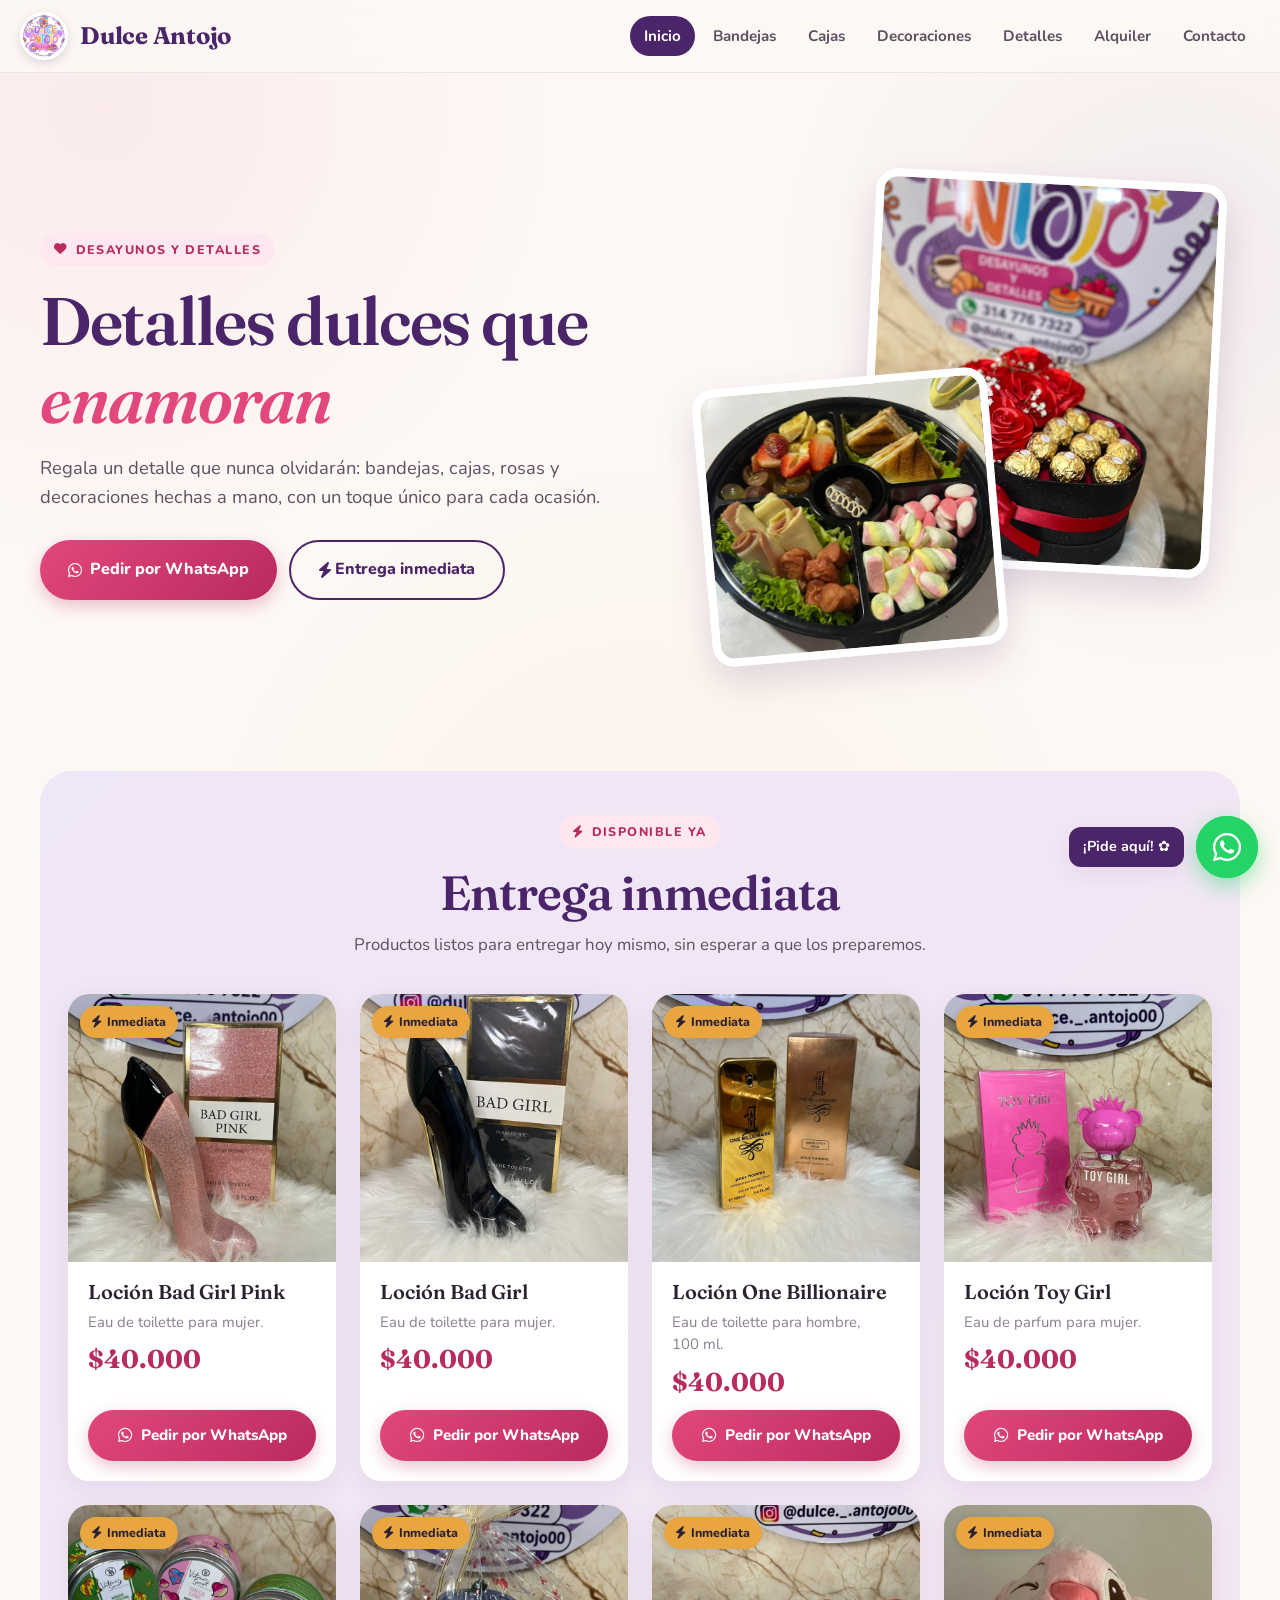
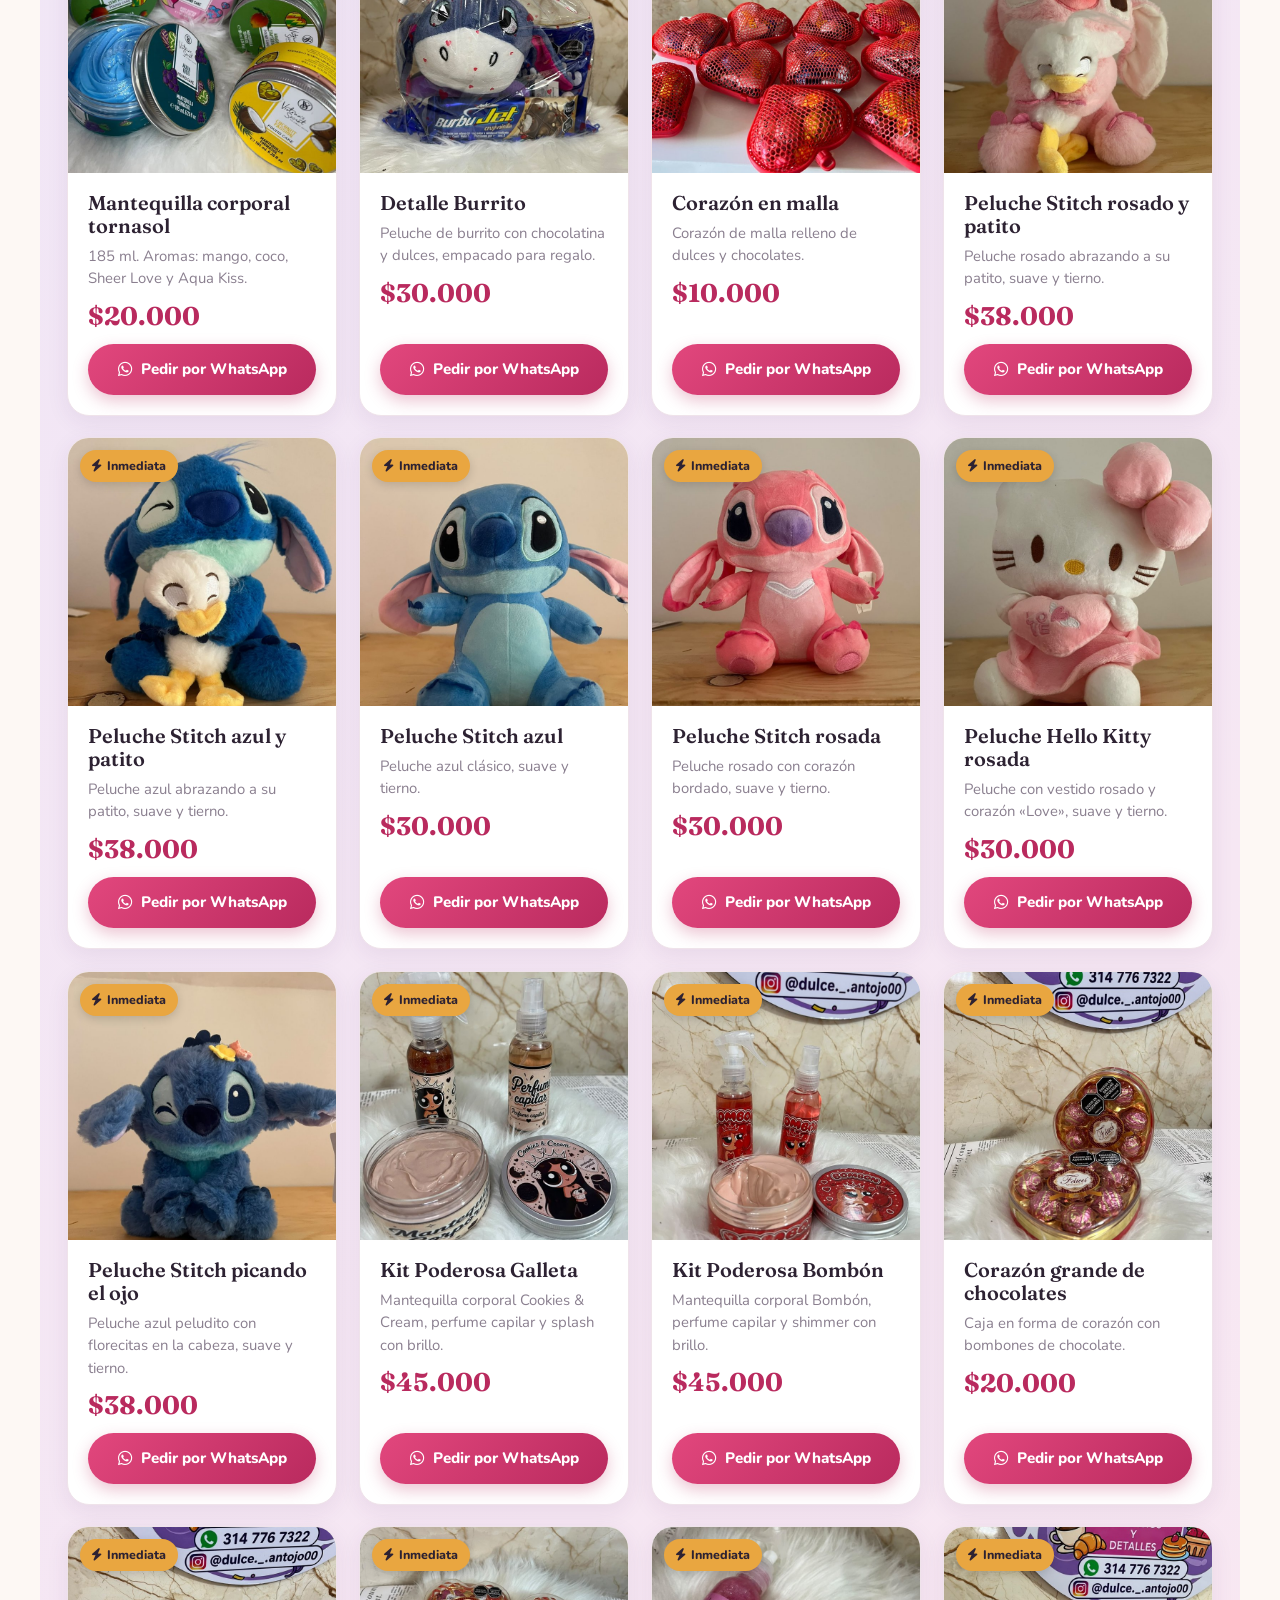
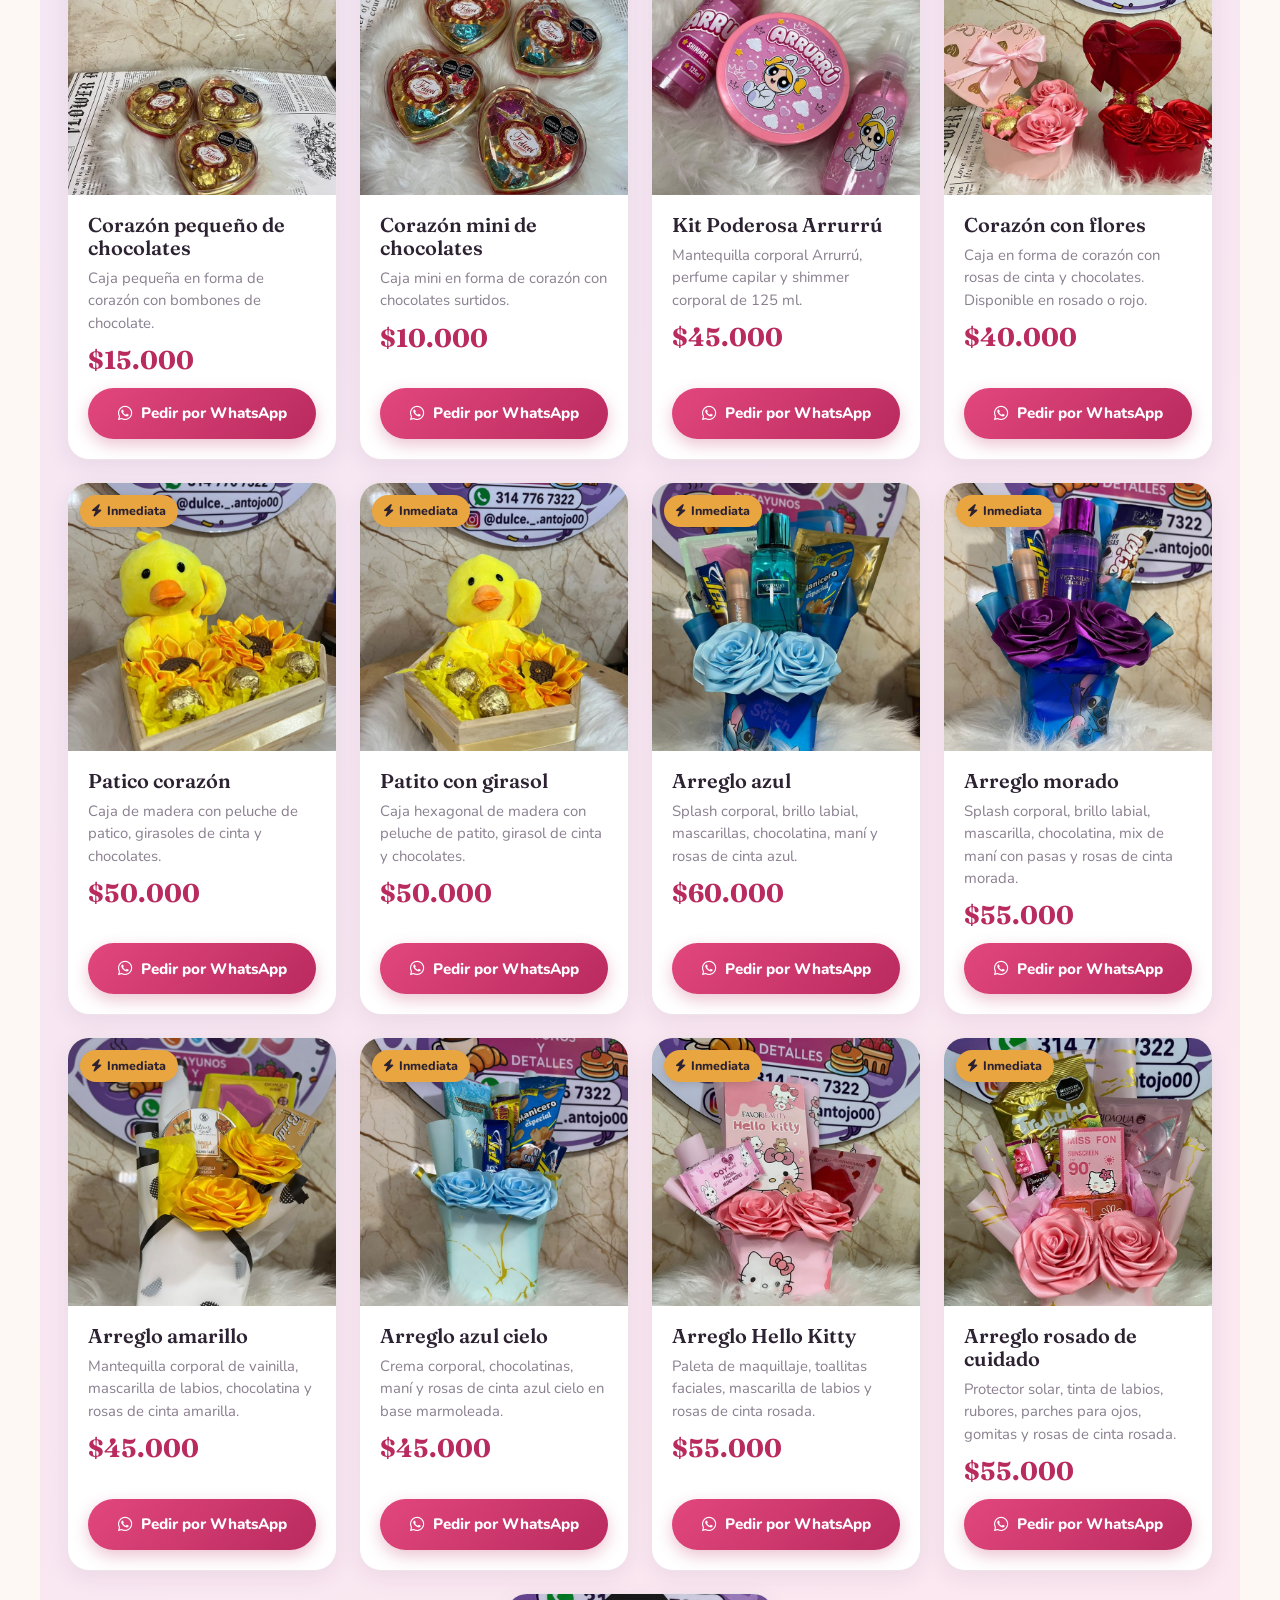
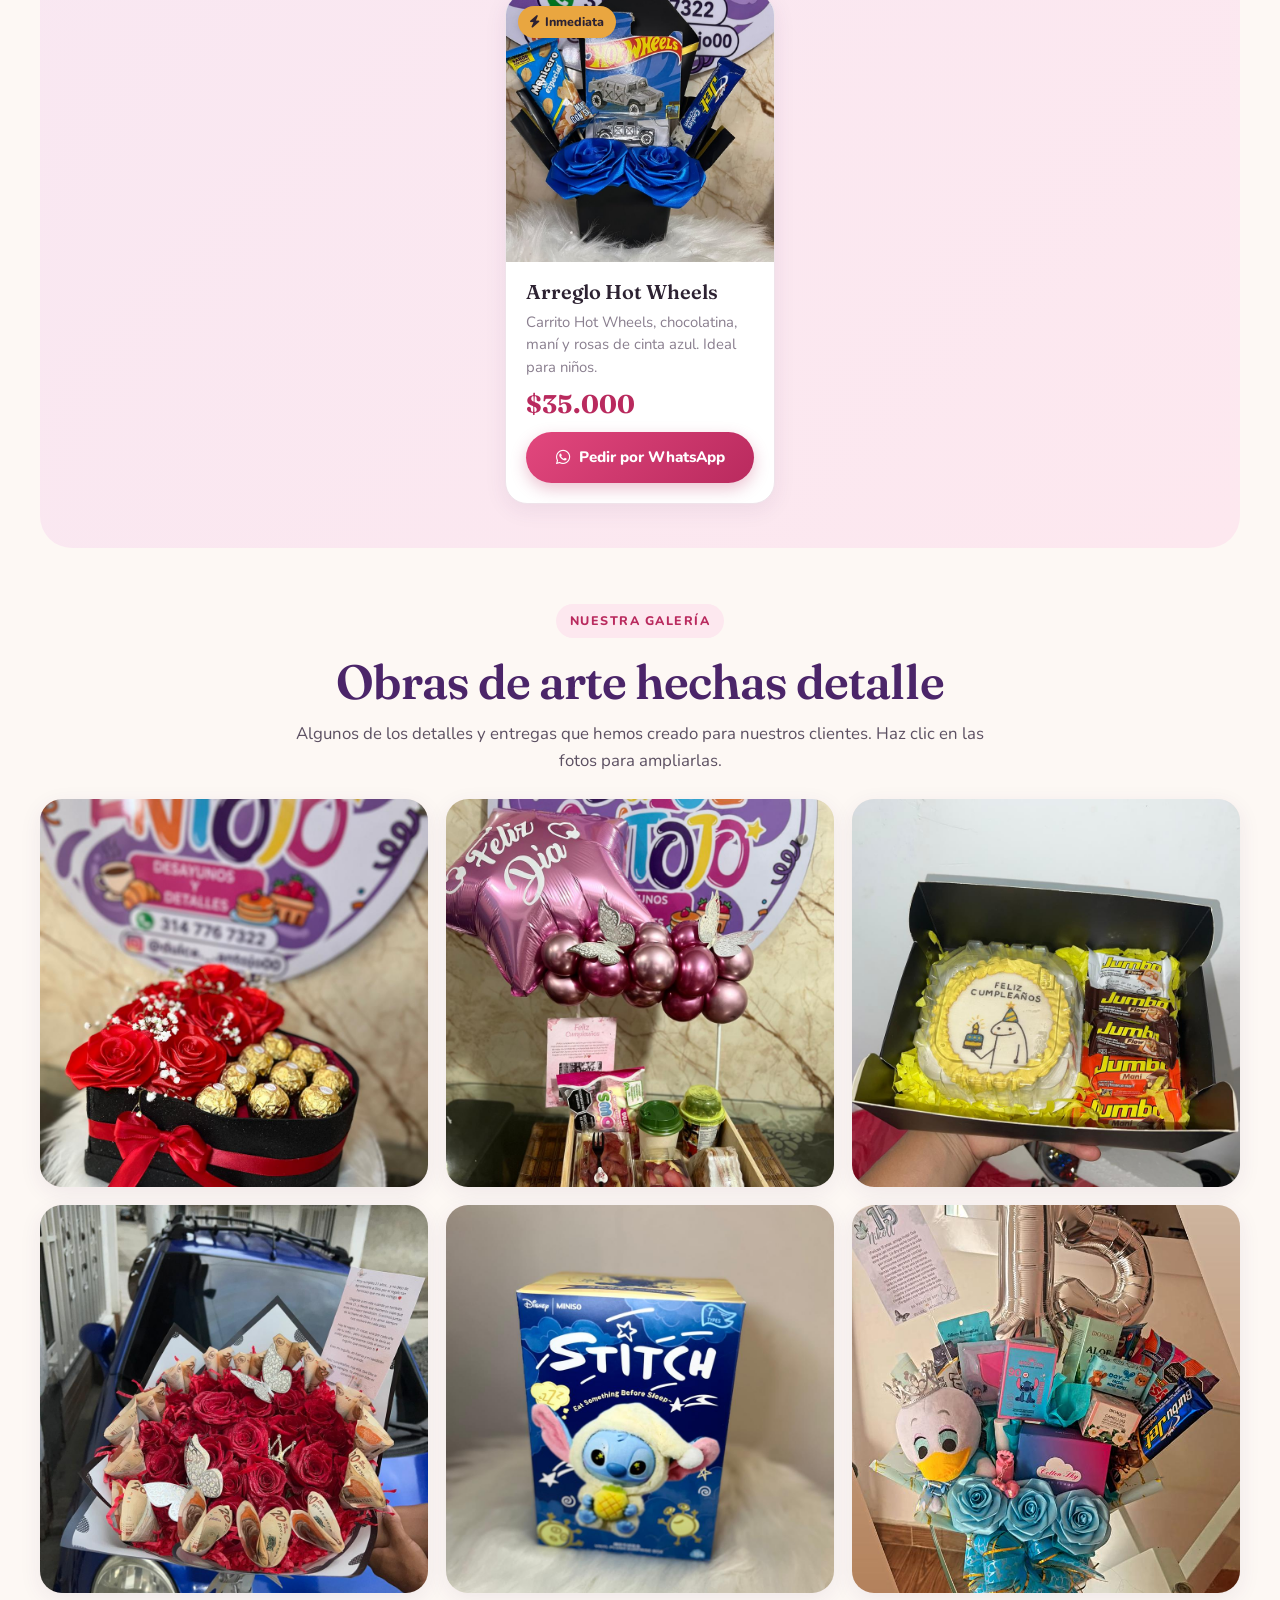
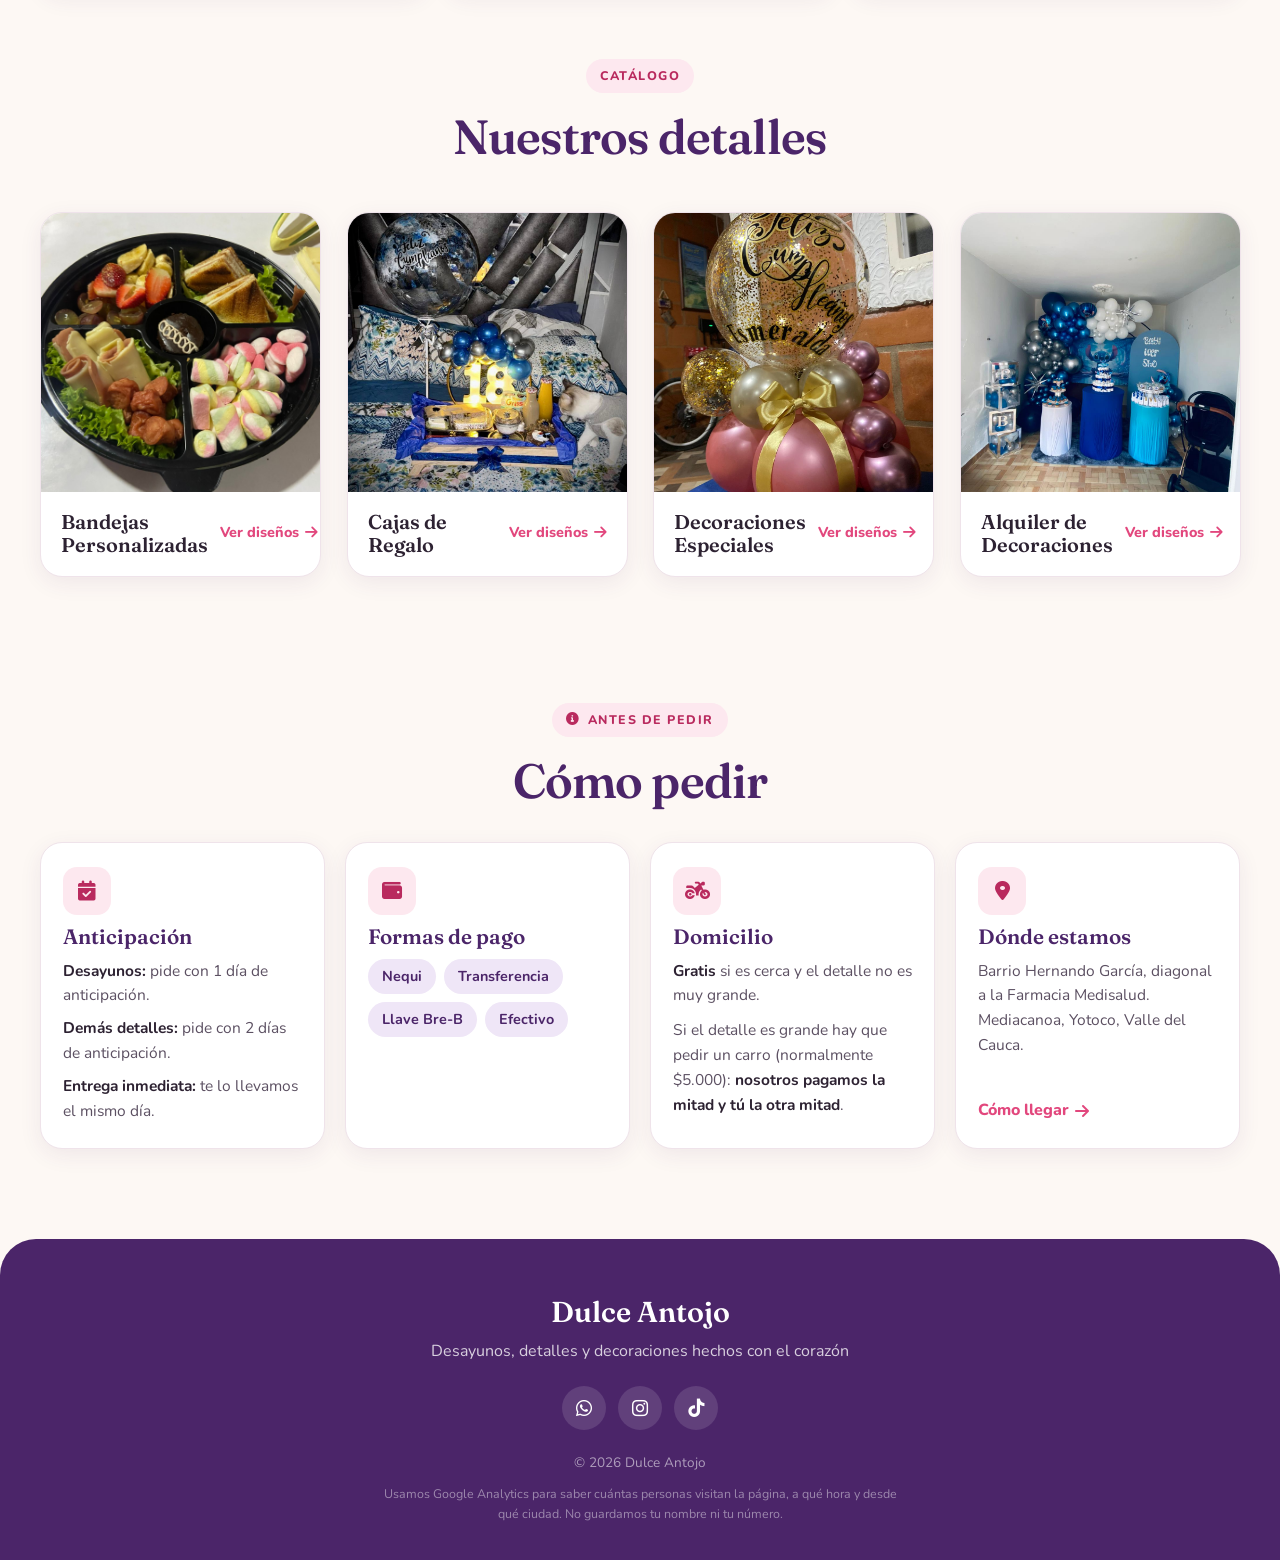
==== commit d220e8d8: "Instalar Google Analytics (G-75ZVT92NVH) - Etiqueta de Analytics en las 7 páginas - Evento clic_what" ====
--- a/index.html
+++ b/index.html
@@ -27,6 +27,14 @@
     <script type="application/ld+json">
     {"@context":"https://schema.org","@type":"LocalBusiness","name":"Dulce Antojo","description":"Desayunos sorpresa, detalles y decoraciones","telephone":"+57 314 776 7322","image":"https://jhon-viera.github.io/INDEX/img/vista-previa.jpg","url":"https://jhon-viera.github.io/INDEX/","address":{"@type":"PostalAddress","streetAddress":"Barrio Hernando García, diagonal a la Farmacia Medisalud","addressLocality":"Mediacanoa, Yotoco","addressRegion":"Valle del Cauca","addressCountry":"CO"},"paymentAccepted":"Nequi, transferencia, Llave Bre-B, efectivo","sameAs":["https://www.instagram.com/dulce._.antojo00/","https://www.tiktok.com/@dulce.antojo897"]}
     </script>
+    <!-- Google Analytics -->
+    <script async src="https://www.googletagmanager.com/gtag/js?id=G-75ZVT92NVH"></script>
+    <script>
+        window.dataLayer = window.dataLayer || [];
+        function gtag(){dataLayer.push(arguments);}
+        gtag('js', new Date());
+        gtag('config', 'G-75ZVT92NVH');
+    </script>
 </head>
 <body>
 
@@ -531,6 +539,7 @@
         <a href="https://www.tiktok.com/@dulce.antojo897" target="_blank" aria-label="TikTok"><i class="fab fa-tiktok"></i></a>
     </div>
     <p class="pie-copy">&copy; 2026 Dulce Antojo</p>
+    <p class="pie-privacidad">Usamos Google Analytics para saber cuántas personas visitan la página, a qué hora y desde qué ciudad. No guardamos tu nombre ni tu número.</p>
 </footer>
 
     <!-- Botón flotante de WhatsApp -->
--- a/estilos.css
+++ b/estilos.css
@@ -1259,3 +1259,10 @@
 .contacto-container + .seccion-info {
     margin-top: 20px;
 }
+
+.pie-privacidad {
+    max-width: 520px;
+    margin: 10px auto 0;
+    font-size: 0.78rem;
+    color: rgba(255, 255, 255, 0.45);
+}
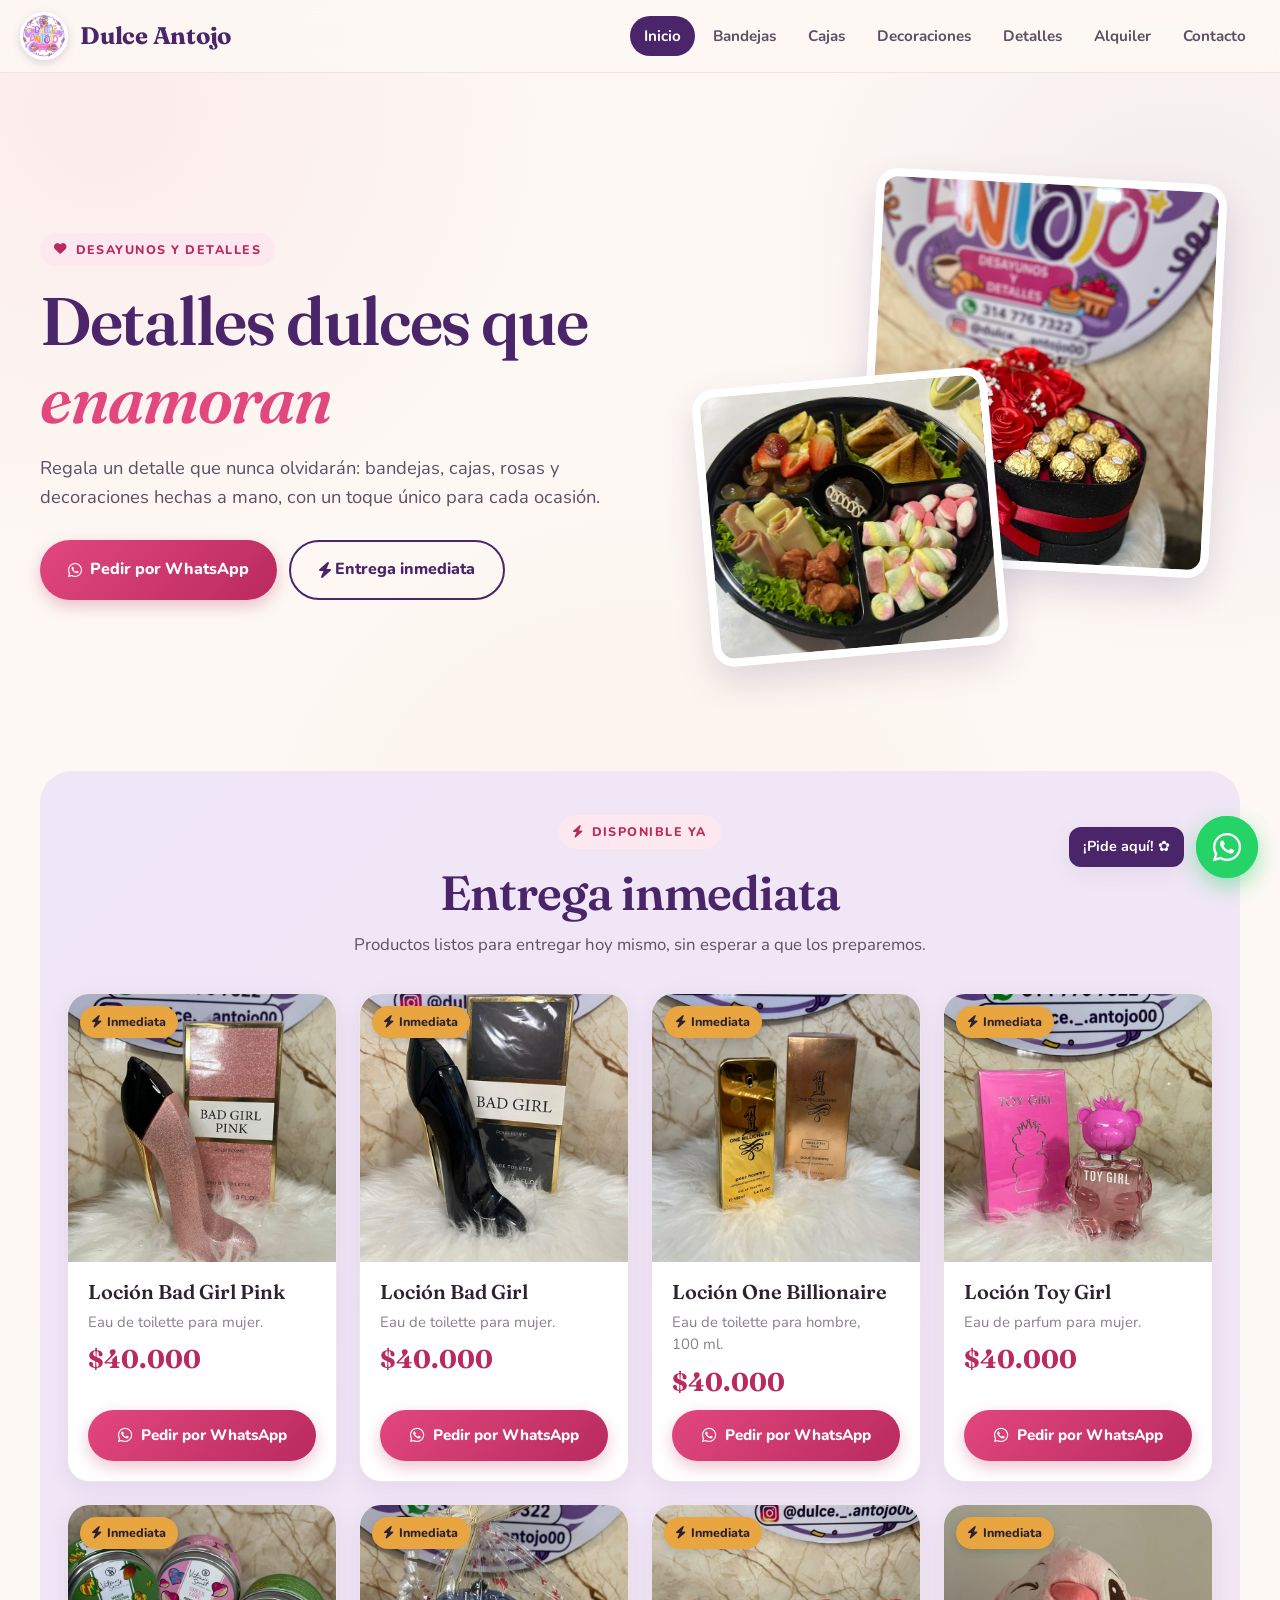
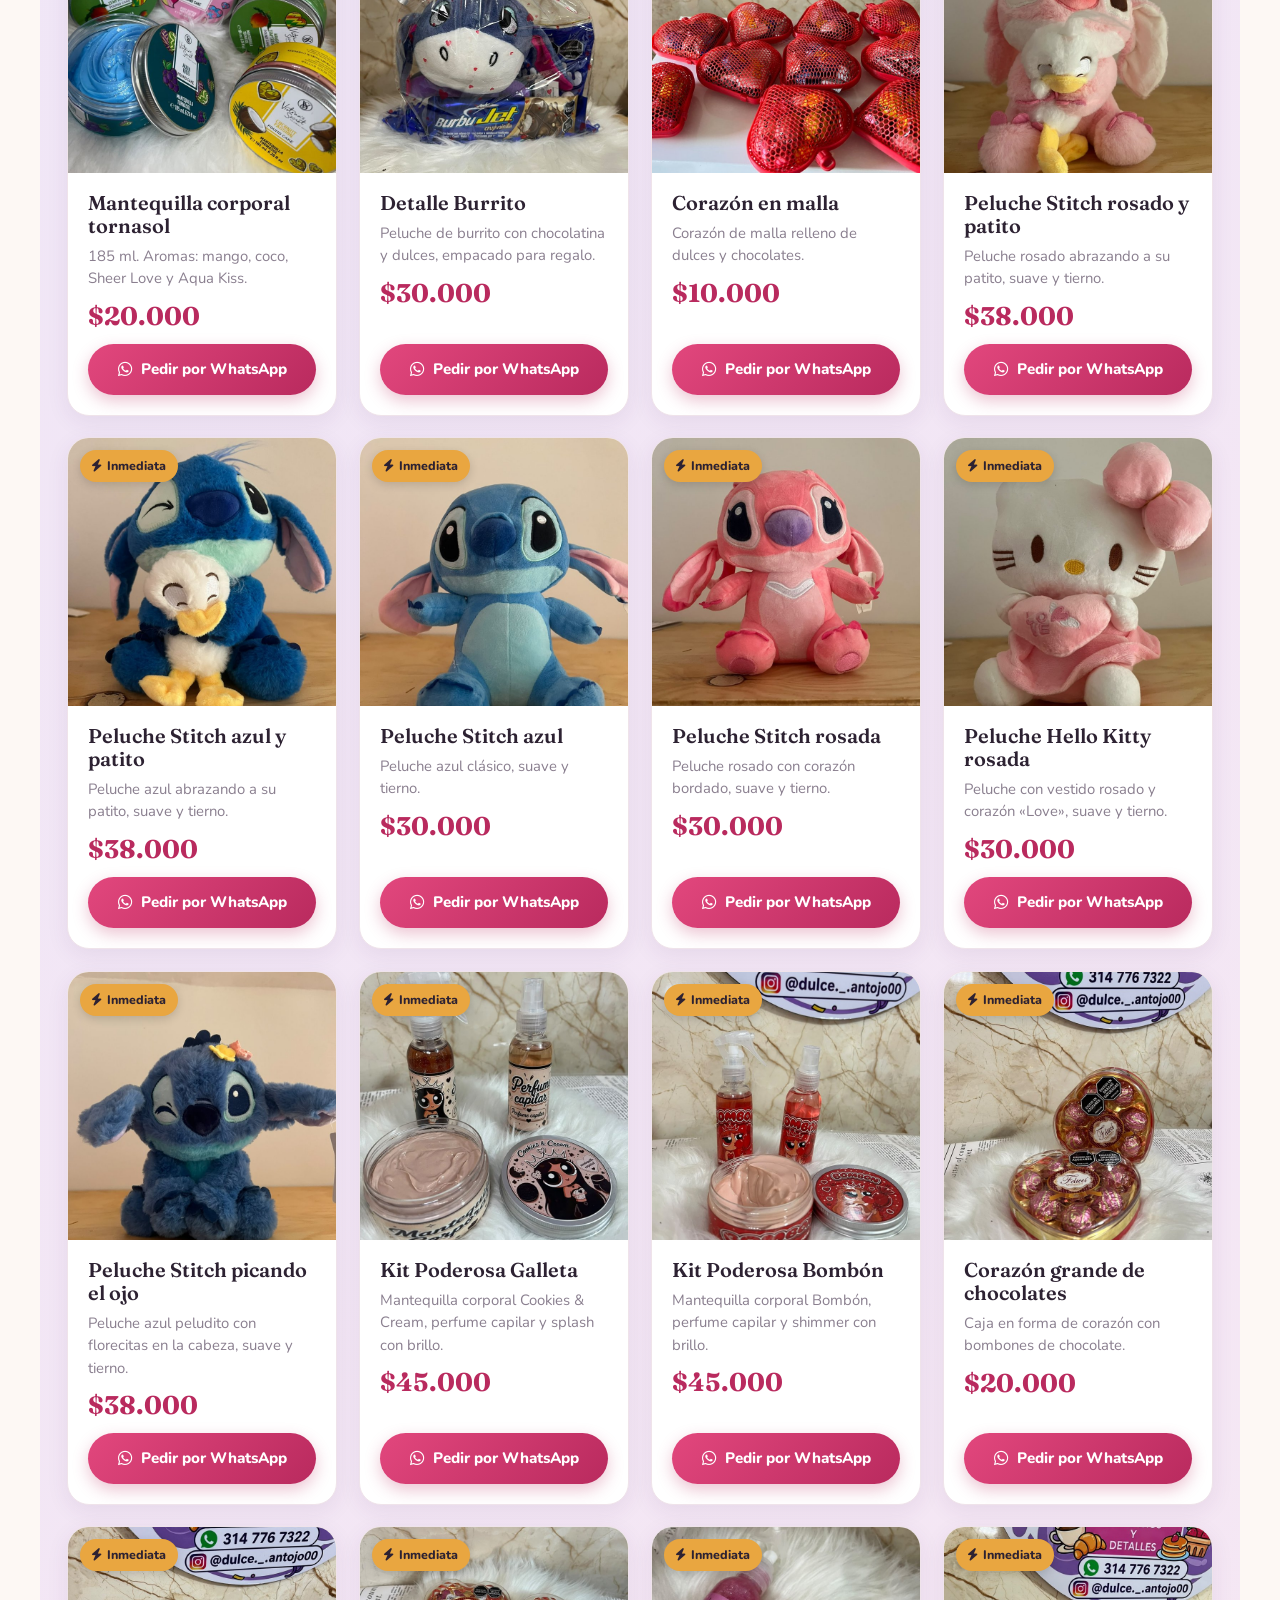
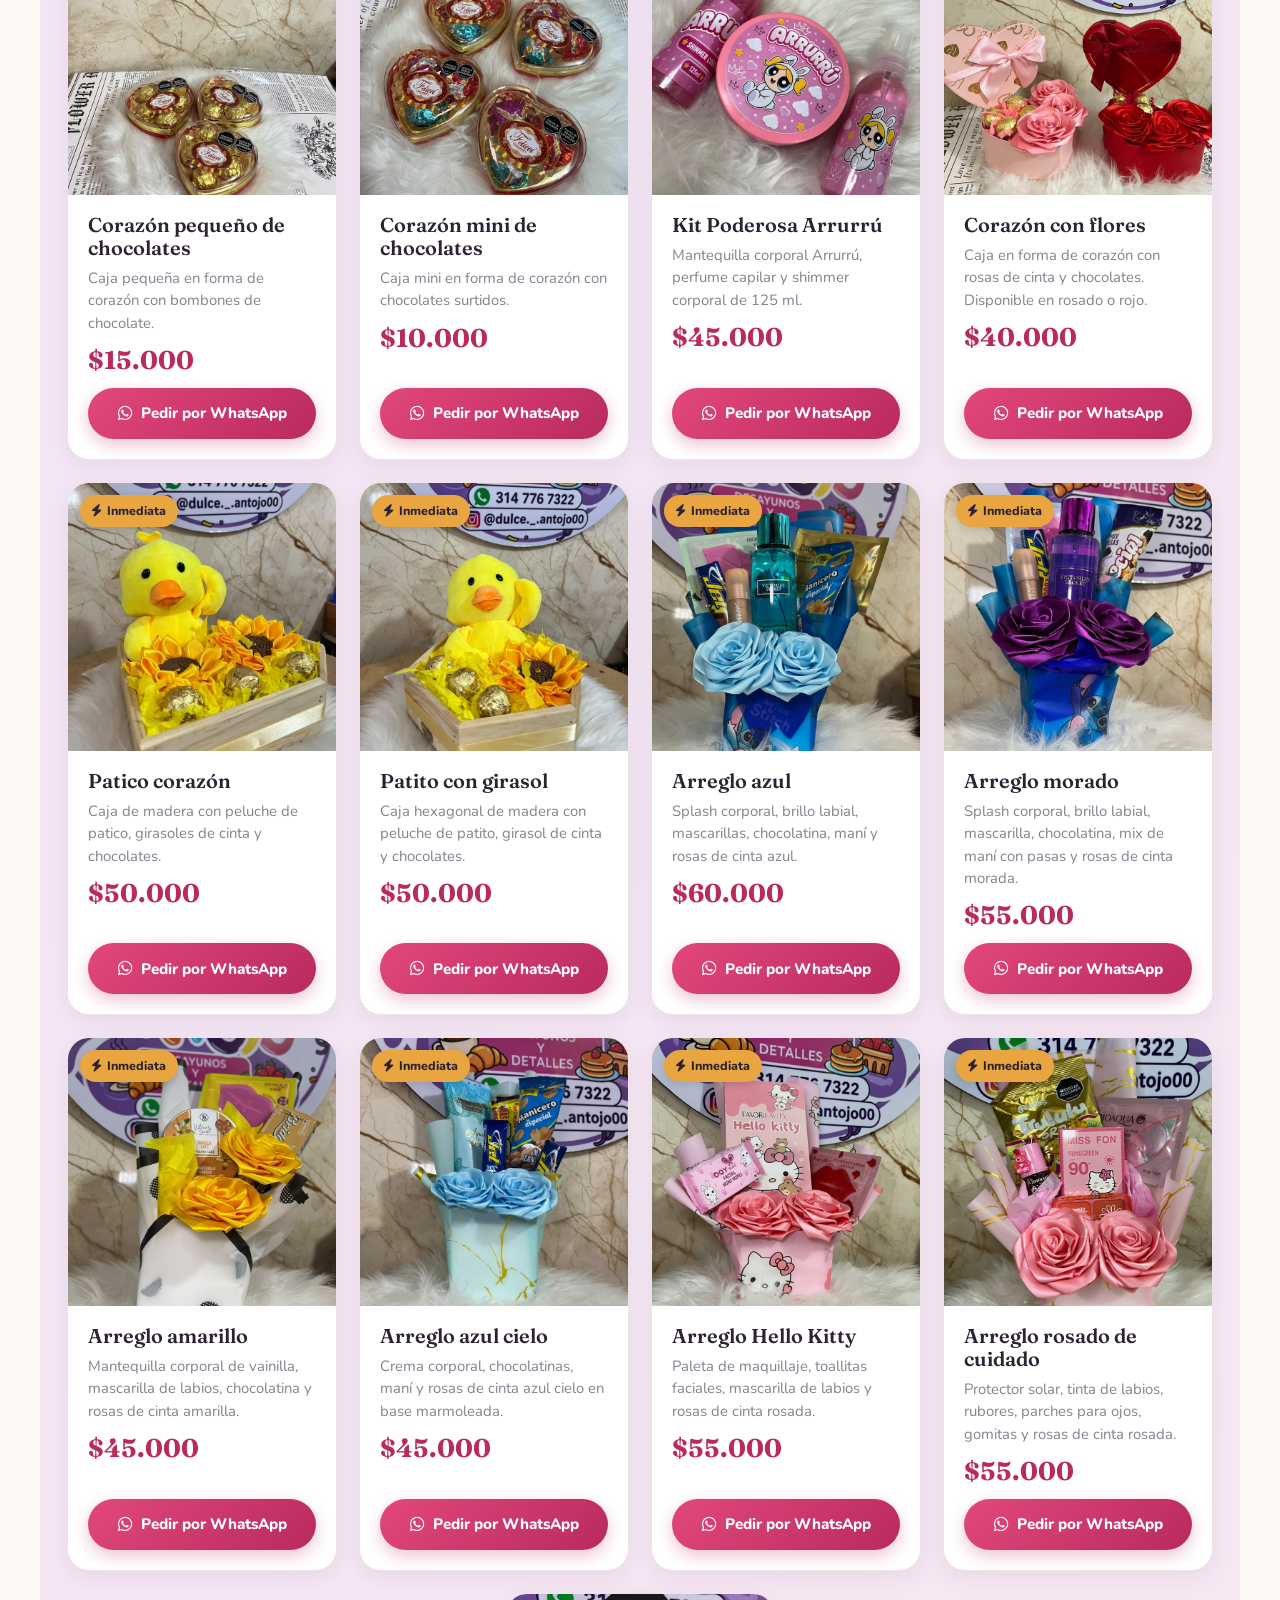
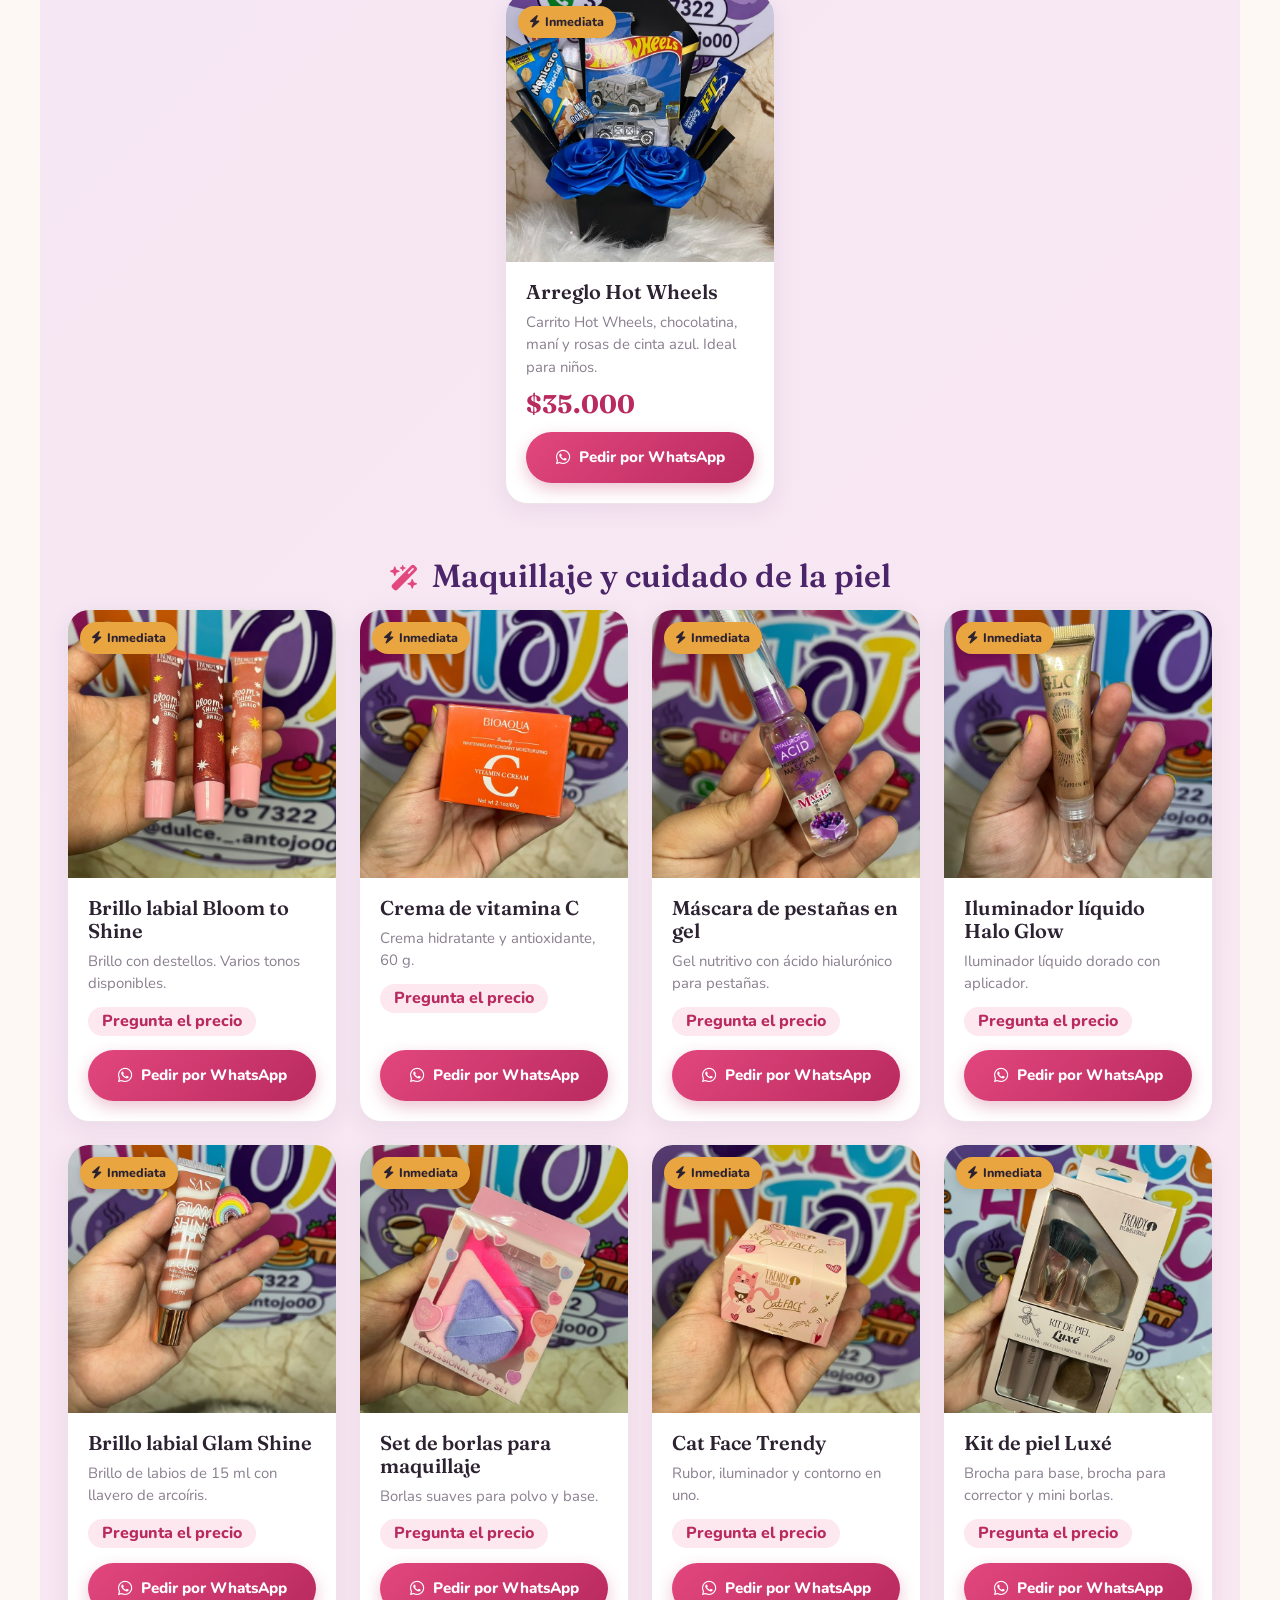
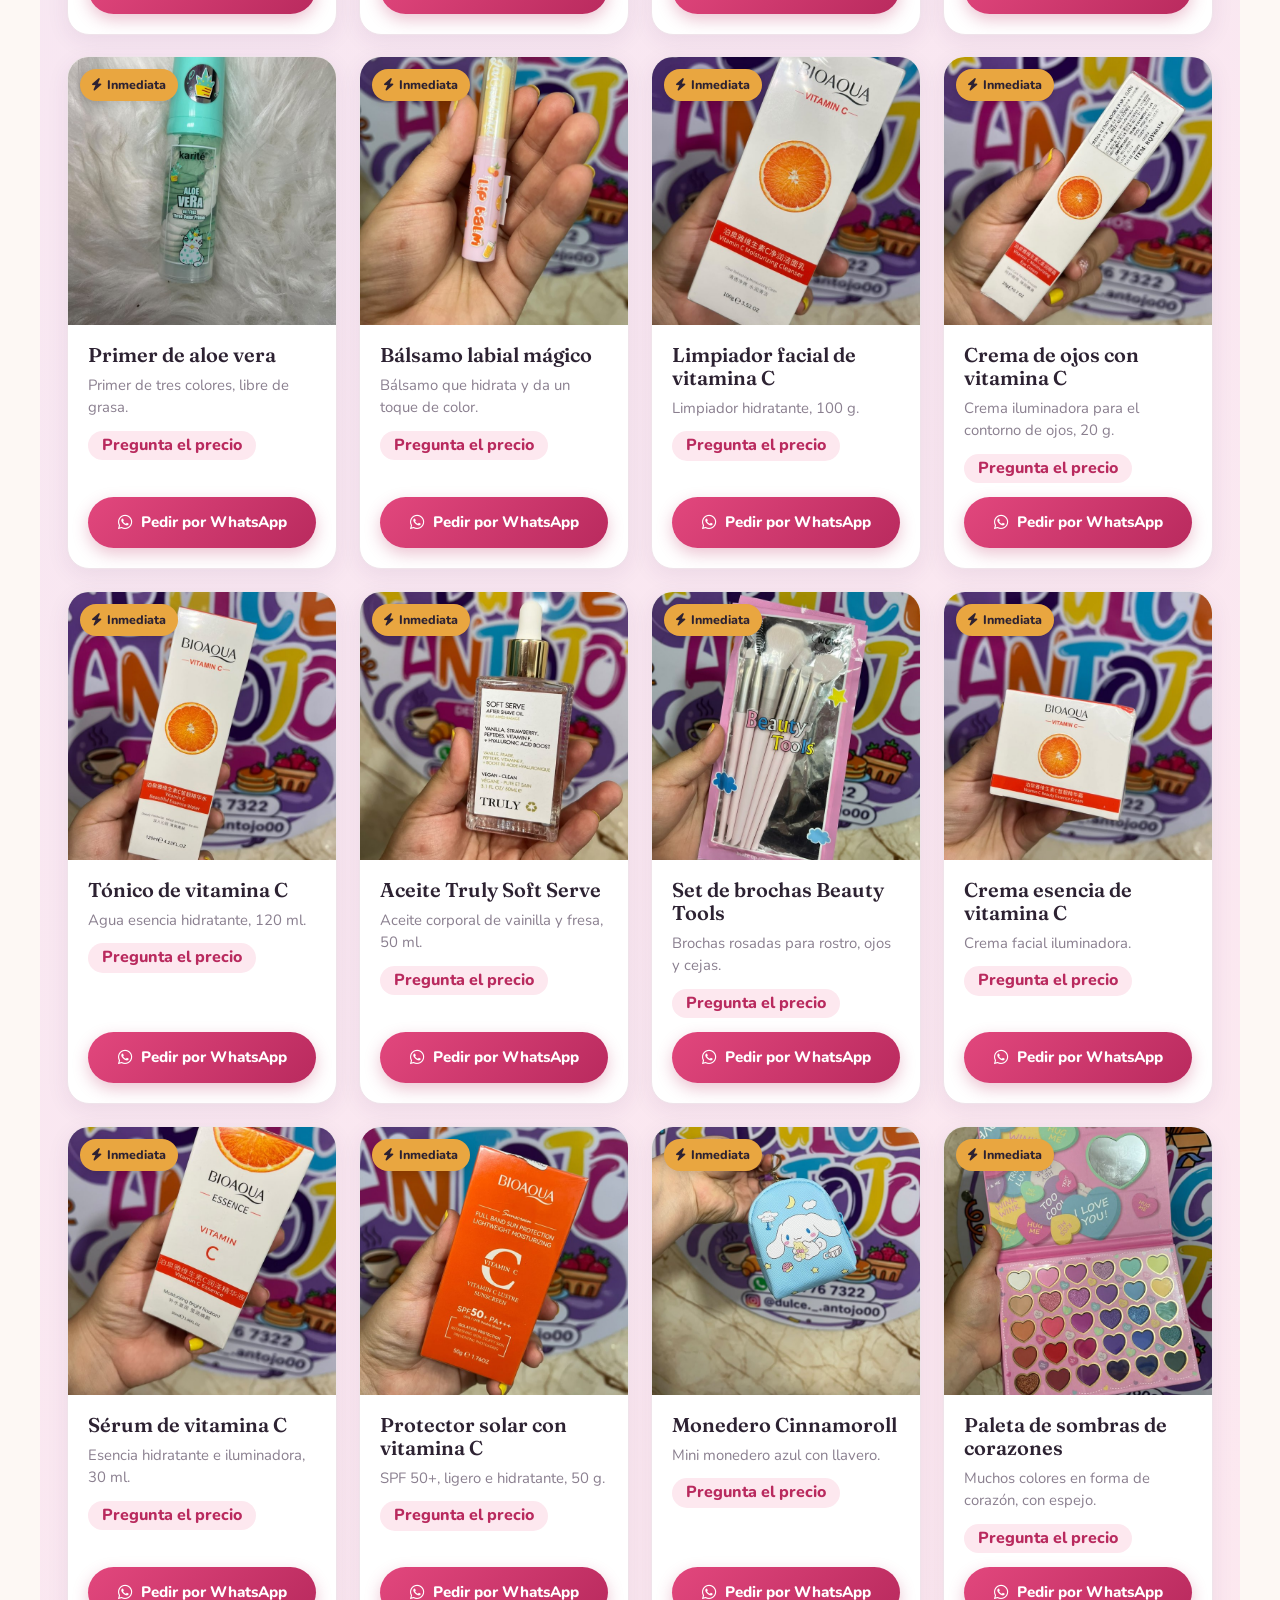
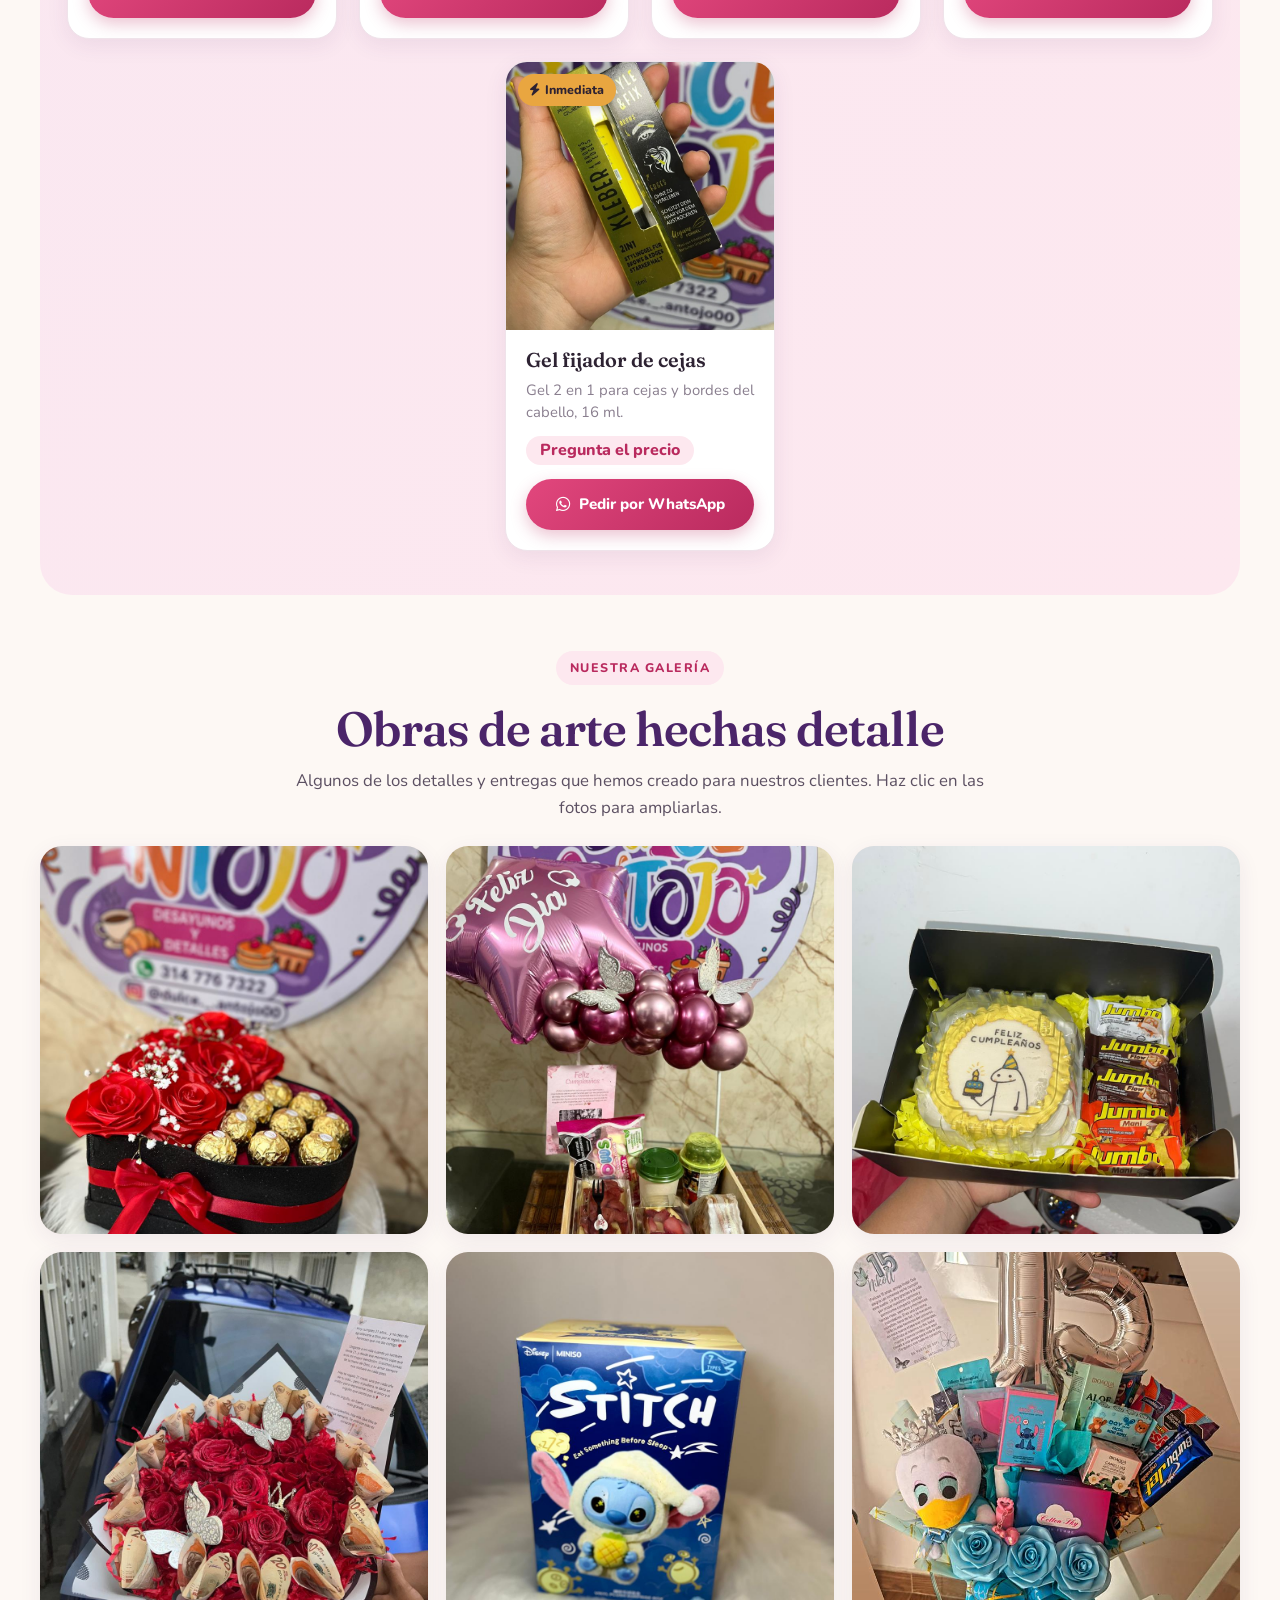
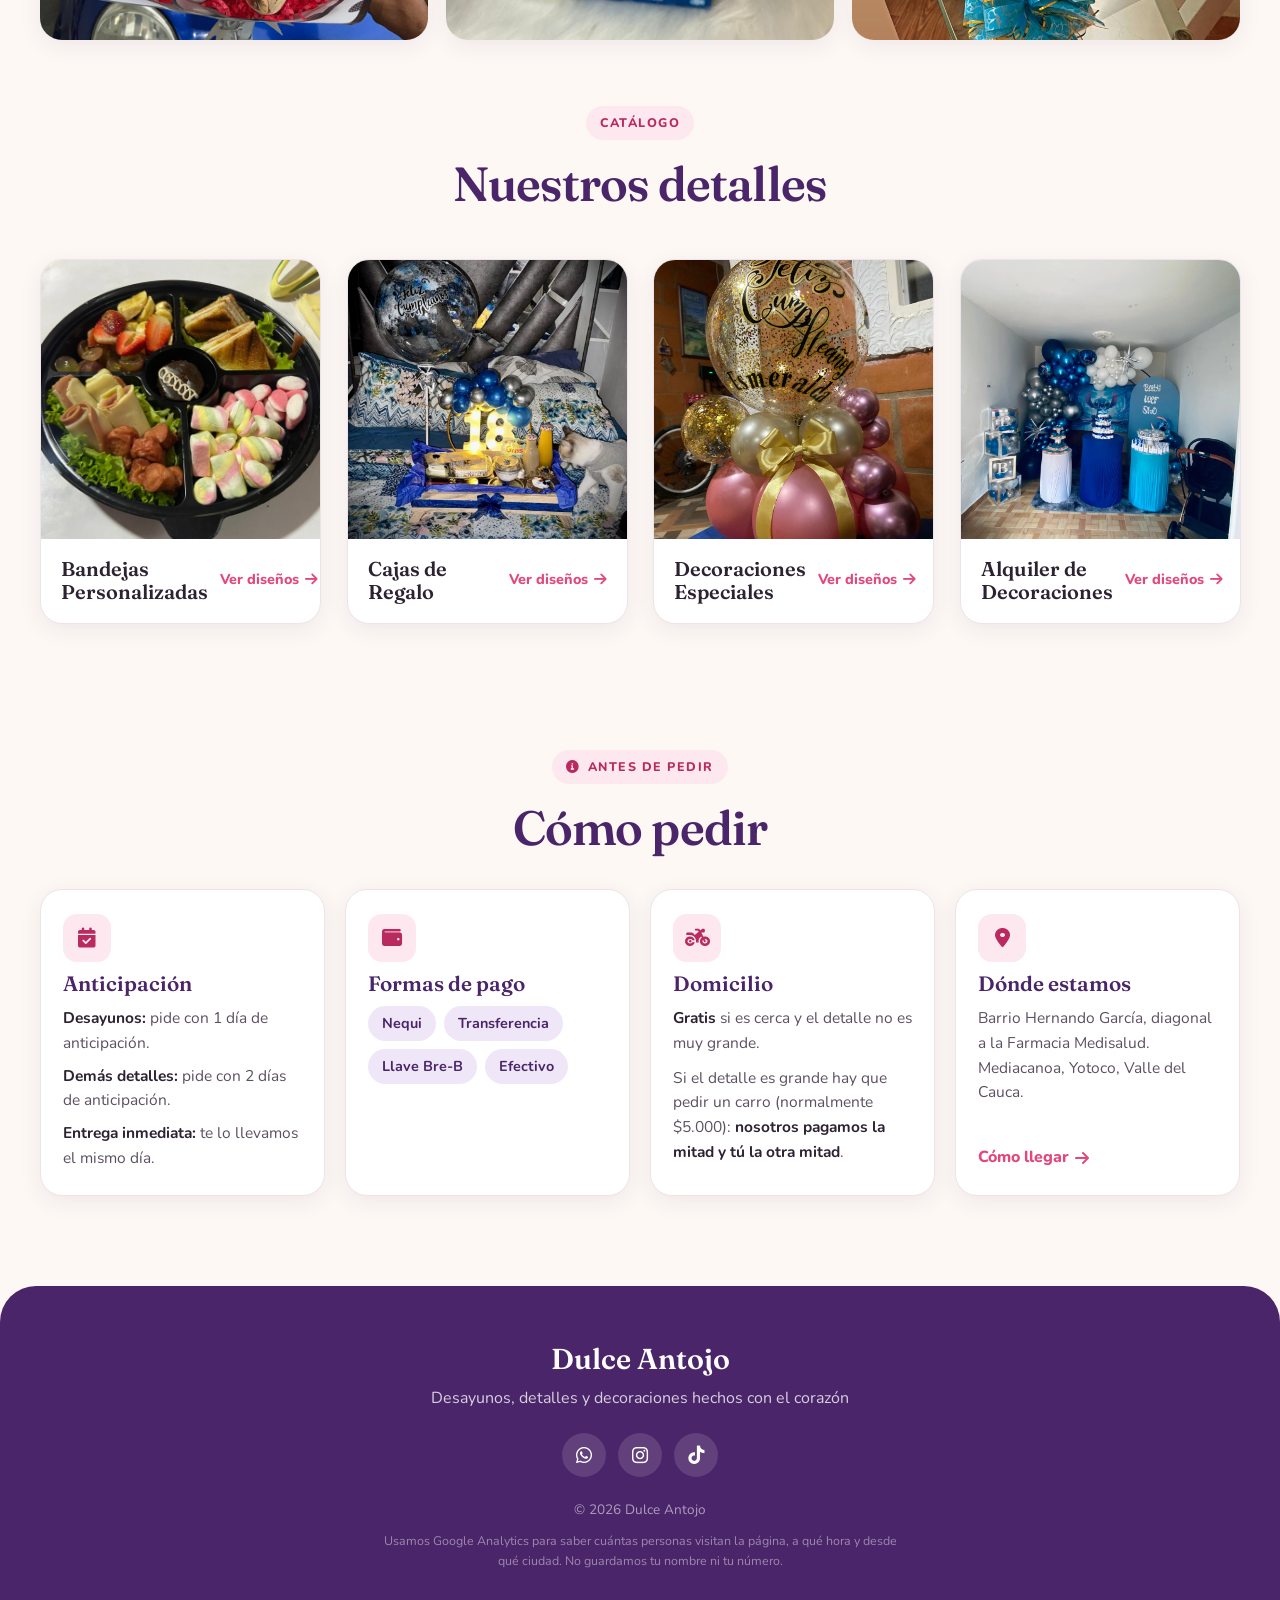
==== commit 027b6c15: "Agregar 21 productos de maquillaje y cuidado de la piel a Entrega inmediata Precio por consultar mie" ====
--- a/index.html
+++ b/index.html
@@ -404,6 +404,241 @@
             </div>
 
         </div>
+
+        <h3 class="subtitulo-inmediata"><i class="fas fa-wand-magic-sparkles"></i> Maquillaje y cuidado de la piel</h3>
+        <div class="galeria galeria-inmediata" id="inmediata-belleza">
+            <div class="producto-card producto-inmediato">
+                <span class="insignia-inmediata"><i class="fas fa-bolt"></i> Inmediata</span>
+                <img src="img/instantanea/brillo-bloom-to-shine.jpg" alt="Brillo labial Bloom to Shine" loading="lazy">
+                <div class="info-producto">
+                    <h3>Brillo labial Bloom to Shine</h3>
+                    <p>Brillo con destellos. Varios tonos disponibles.</p>
+                    <span class="precio precio-consultar">Pregunta el precio</span>
+                    <a href="https://wa.me/573147767322?text=Hola%21%20Me%20interesa%3A%20Brillo%20labial%20Bloom%20to%20Shine%20%28entrega%20inmediata%29.%20%C2%BFQu%C3%A9%20precio%20tiene%3F" class="btn-pedido" target="_blank">Pedir por WhatsApp</a>
+                </div>
+            </div>
+
+            <div class="producto-card producto-inmediato">
+                <span class="insignia-inmediata"><i class="fas fa-bolt"></i> Inmediata</span>
+                <img src="img/instantanea/crema-vitamina-c.jpg" alt="Crema de vitamina C" loading="lazy">
+                <div class="info-producto">
+                    <h3>Crema de vitamina C</h3>
+                    <p>Crema hidratante y antioxidante, 60 g.</p>
+                    <span class="precio precio-consultar">Pregunta el precio</span>
+                    <a href="https://wa.me/573147767322?text=Hola%21%20Me%20interesa%3A%20Crema%20de%20vitamina%20C%20%28entrega%20inmediata%29.%20%C2%BFQu%C3%A9%20precio%20tiene%3F" class="btn-pedido" target="_blank">Pedir por WhatsApp</a>
+                </div>
+            </div>
+
+            <div class="producto-card producto-inmediato">
+                <span class="insignia-inmediata"><i class="fas fa-bolt"></i> Inmediata</span>
+                <img src="img/instantanea/mascara-acido-hialuronico.jpg" alt="Máscara de pestañas en gel" loading="lazy">
+                <div class="info-producto">
+                    <h3>Máscara de pestañas en gel</h3>
+                    <p>Gel nutritivo con ácido hialurónico para pestañas.</p>
+                    <span class="precio precio-consultar">Pregunta el precio</span>
+                    <a href="https://wa.me/573147767322?text=Hola%21%20Me%20interesa%3A%20M%C3%A1scara%20de%20pesta%C3%B1as%20en%20gel%20%28entrega%20inmediata%29.%20%C2%BFQu%C3%A9%20precio%20tiene%3F" class="btn-pedido" target="_blank">Pedir por WhatsApp</a>
+                </div>
+            </div>
+
+            <div class="producto-card producto-inmediato">
+                <span class="insignia-inmediata"><i class="fas fa-bolt"></i> Inmediata</span>
+                <img src="img/instantanea/iluminador-halo-glow.jpg" alt="Iluminador líquido Halo Glow" loading="lazy">
+                <div class="info-producto">
+                    <h3>Iluminador líquido Halo Glow</h3>
+                    <p>Iluminador líquido dorado con aplicador.</p>
+                    <span class="precio precio-consultar">Pregunta el precio</span>
+                    <a href="https://wa.me/573147767322?text=Hola%21%20Me%20interesa%3A%20Iluminador%20l%C3%ADquido%20Halo%20Glow%20%28entrega%20inmediata%29.%20%C2%BFQu%C3%A9%20precio%20tiene%3F" class="btn-pedido" target="_blank">Pedir por WhatsApp</a>
+                </div>
+            </div>
+
+            <div class="producto-card producto-inmediato">
+                <span class="insignia-inmediata"><i class="fas fa-bolt"></i> Inmediata</span>
+                <img src="img/instantanea/brillo-glam-shine.jpg" alt="Brillo labial Glam Shine" loading="lazy">
+                <div class="info-producto">
+                    <h3>Brillo labial Glam Shine</h3>
+                    <p>Brillo de labios de 15 ml con llavero de arcoíris.</p>
+                    <span class="precio precio-consultar">Pregunta el precio</span>
+                    <a href="https://wa.me/573147767322?text=Hola%21%20Me%20interesa%3A%20Brillo%20labial%20Glam%20Shine%20%28entrega%20inmediata%29.%20%C2%BFQu%C3%A9%20precio%20tiene%3F" class="btn-pedido" target="_blank">Pedir por WhatsApp</a>
+                </div>
+            </div>
+
+            <div class="producto-card producto-inmediato">
+                <span class="insignia-inmediata"><i class="fas fa-bolt"></i> Inmediata</span>
+                <img src="img/instantanea/set-borlas.jpg" alt="Set de borlas para maquillaje" loading="lazy">
+                <div class="info-producto">
+                    <h3>Set de borlas para maquillaje</h3>
+                    <p>Borlas suaves para polvo y base.</p>
+                    <span class="precio precio-consultar">Pregunta el precio</span>
+                    <a href="https://wa.me/573147767322?text=Hola%21%20Me%20interesa%3A%20Set%20de%20borlas%20para%20maquillaje%20%28entrega%20inmediata%29.%20%C2%BFQu%C3%A9%20precio%20tiene%3F" class="btn-pedido" target="_blank">Pedir por WhatsApp</a>
+                </div>
+            </div>
+
+            <div class="producto-card producto-inmediato">
+                <span class="insignia-inmediata"><i class="fas fa-bolt"></i> Inmediata</span>
+                <img src="img/instantanea/cat-face-trendy.jpg" alt="Cat Face Trendy" loading="lazy">
+                <div class="info-producto">
+                    <h3>Cat Face Trendy</h3>
+                    <p>Rubor, iluminador y contorno en uno.</p>
+                    <span class="precio precio-consultar">Pregunta el precio</span>
+                    <a href="https://wa.me/573147767322?text=Hola%21%20Me%20interesa%3A%20Cat%20Face%20Trendy%20%28entrega%20inmediata%29.%20%C2%BFQu%C3%A9%20precio%20tiene%3F" class="btn-pedido" target="_blank">Pedir por WhatsApp</a>
+                </div>
+            </div>
+
+            <div class="producto-card producto-inmediato">
+                <span class="insignia-inmediata"><i class="fas fa-bolt"></i> Inmediata</span>
+                <img src="img/instantanea/kit-piel-luxe.jpg" alt="Kit de piel Luxé" loading="lazy">
+                <div class="info-producto">
+                    <h3>Kit de piel Luxé</h3>
+                    <p>Brocha para base, brocha para corrector y mini borlas.</p>
+                    <span class="precio precio-consultar">Pregunta el precio</span>
+                    <a href="https://wa.me/573147767322?text=Hola%21%20Me%20interesa%3A%20Kit%20de%20piel%20Lux%C3%A9%20%28entrega%20inmediata%29.%20%C2%BFQu%C3%A9%20precio%20tiene%3F" class="btn-pedido" target="_blank">Pedir por WhatsApp</a>
+                </div>
+            </div>
+
+            <div class="producto-card producto-inmediato">
+                <span class="insignia-inmediata"><i class="fas fa-bolt"></i> Inmediata</span>
+                <img src="img/instantanea/primer-aloe-vera.jpg" alt="Primer de aloe vera" loading="lazy">
+                <div class="info-producto">
+                    <h3>Primer de aloe vera</h3>
+                    <p>Primer de tres colores, libre de grasa.</p>
+                    <span class="precio precio-consultar">Pregunta el precio</span>
+                    <a href="https://wa.me/573147767322?text=Hola%21%20Me%20interesa%3A%20Primer%20de%20aloe%20vera%20%28entrega%20inmediata%29.%20%C2%BFQu%C3%A9%20precio%20tiene%3F" class="btn-pedido" target="_blank">Pedir por WhatsApp</a>
+                </div>
+            </div>
+
+            <div class="producto-card producto-inmediato">
+                <span class="insignia-inmediata"><i class="fas fa-bolt"></i> Inmediata</span>
+                <img src="img/instantanea/balsamo-labial-magico.jpg" alt="Bálsamo labial mágico" loading="lazy">
+                <div class="info-producto">
+                    <h3>Bálsamo labial mágico</h3>
+                    <p>Bálsamo que hidrata y da un toque de color.</p>
+                    <span class="precio precio-consultar">Pregunta el precio</span>
+                    <a href="https://wa.me/573147767322?text=Hola%21%20Me%20interesa%3A%20B%C3%A1lsamo%20labial%20m%C3%A1gico%20%28entrega%20inmediata%29.%20%C2%BFQu%C3%A9%20precio%20tiene%3F" class="btn-pedido" target="_blank">Pedir por WhatsApp</a>
+                </div>
+            </div>
+
+            <div class="producto-card producto-inmediato">
+                <span class="insignia-inmediata"><i class="fas fa-bolt"></i> Inmediata</span>
+                <img src="img/instantanea/limpiador-vitamina-c.jpg" alt="Limpiador facial de vitamina C" loading="lazy">
+                <div class="info-producto">
+                    <h3>Limpiador facial de vitamina C</h3>
+                    <p>Limpiador hidratante, 100 g.</p>
+                    <span class="precio precio-consultar">Pregunta el precio</span>
+                    <a href="https://wa.me/573147767322?text=Hola%21%20Me%20interesa%3A%20Limpiador%20facial%20de%20vitamina%20C%20%28entrega%20inmediata%29.%20%C2%BFQu%C3%A9%20precio%20tiene%3F" class="btn-pedido" target="_blank">Pedir por WhatsApp</a>
+                </div>
+            </div>
+
+            <div class="producto-card producto-inmediato">
+                <span class="insignia-inmediata"><i class="fas fa-bolt"></i> Inmediata</span>
+                <img src="img/instantanea/crema-ojos-vitamina-c.jpg" alt="Crema de ojos con vitamina C" loading="lazy">
+                <div class="info-producto">
+                    <h3>Crema de ojos con vitamina C</h3>
+                    <p>Crema iluminadora para el contorno de ojos, 20 g.</p>
+                    <span class="precio precio-consultar">Pregunta el precio</span>
+                    <a href="https://wa.me/573147767322?text=Hola%21%20Me%20interesa%3A%20Crema%20de%20ojos%20con%20vitamina%20C%20%28entrega%20inmediata%29.%20%C2%BFQu%C3%A9%20precio%20tiene%3F" class="btn-pedido" target="_blank">Pedir por WhatsApp</a>
+                </div>
+            </div>
+
+            <div class="producto-card producto-inmediato">
+                <span class="insignia-inmediata"><i class="fas fa-bolt"></i> Inmediata</span>
+                <img src="img/instantanea/agua-esencia-vitamina-c.jpg" alt="Tónico de vitamina C" loading="lazy">
+                <div class="info-producto">
+                    <h3>Tónico de vitamina C</h3>
+                    <p>Agua esencia hidratante, 120 ml.</p>
+                    <span class="precio precio-consultar">Pregunta el precio</span>
+                    <a href="https://wa.me/573147767322?text=Hola%21%20Me%20interesa%3A%20T%C3%B3nico%20de%20vitamina%20C%20%28entrega%20inmediata%29.%20%C2%BFQu%C3%A9%20precio%20tiene%3F" class="btn-pedido" target="_blank">Pedir por WhatsApp</a>
+                </div>
+            </div>
+
+            <div class="producto-card producto-inmediato">
+                <span class="insignia-inmediata"><i class="fas fa-bolt"></i> Inmediata</span>
+                <img src="img/instantanea/aceite-truly-soft-serve.jpg" alt="Aceite Truly Soft Serve" loading="lazy">
+                <div class="info-producto">
+                    <h3>Aceite Truly Soft Serve</h3>
+                    <p>Aceite corporal de vainilla y fresa, 50 ml.</p>
+                    <span class="precio precio-consultar">Pregunta el precio</span>
+                    <a href="https://wa.me/573147767322?text=Hola%21%20Me%20interesa%3A%20Aceite%20Truly%20Soft%20Serve%20%28entrega%20inmediata%29.%20%C2%BFQu%C3%A9%20precio%20tiene%3F" class="btn-pedido" target="_blank">Pedir por WhatsApp</a>
+                </div>
+            </div>
+
+            <div class="producto-card producto-inmediato">
+                <span class="insignia-inmediata"><i class="fas fa-bolt"></i> Inmediata</span>
+                <img src="img/instantanea/set-brochas-beauty-tools.jpg" alt="Set de brochas Beauty Tools" loading="lazy">
+                <div class="info-producto">
+                    <h3>Set de brochas Beauty Tools</h3>
+                    <p>Brochas rosadas para rostro, ojos y cejas.</p>
+                    <span class="precio precio-consultar">Pregunta el precio</span>
+                    <a href="https://wa.me/573147767322?text=Hola%21%20Me%20interesa%3A%20Set%20de%20brochas%20Beauty%20Tools%20%28entrega%20inmediata%29.%20%C2%BFQu%C3%A9%20precio%20tiene%3F" class="btn-pedido" target="_blank">Pedir por WhatsApp</a>
+                </div>
+            </div>
+
+            <div class="producto-card producto-inmediato">
+                <span class="insignia-inmediata"><i class="fas fa-bolt"></i> Inmediata</span>
+                <img src="img/instantanea/crema-esencia-vitamina-c.jpg" alt="Crema esencia de vitamina C" loading="lazy">
+                <div class="info-producto">
+                    <h3>Crema esencia de vitamina C</h3>
+                    <p>Crema facial iluminadora.</p>
+                    <span class="precio precio-consultar">Pregunta el precio</span>
+                    <a href="https://wa.me/573147767322?text=Hola%21%20Me%20interesa%3A%20Crema%20esencia%20de%20vitamina%20C%20%28entrega%20inmediata%29.%20%C2%BFQu%C3%A9%20precio%20tiene%3F" class="btn-pedido" target="_blank">Pedir por WhatsApp</a>
+                </div>
+            </div>
+
+            <div class="producto-card producto-inmediato">
+                <span class="insignia-inmediata"><i class="fas fa-bolt"></i> Inmediata</span>
+                <img src="img/instantanea/serum-vitamina-c.jpg" alt="Sérum de vitamina C" loading="lazy">
+                <div class="info-producto">
+                    <h3>Sérum de vitamina C</h3>
+                    <p>Esencia hidratante e iluminadora, 30 ml.</p>
+                    <span class="precio precio-consultar">Pregunta el precio</span>
+                    <a href="https://wa.me/573147767322?text=Hola%21%20Me%20interesa%3A%20S%C3%A9rum%20de%20vitamina%20C%20%28entrega%20inmediata%29.%20%C2%BFQu%C3%A9%20precio%20tiene%3F" class="btn-pedido" target="_blank">Pedir por WhatsApp</a>
+                </div>
+            </div>
+
+            <div class="producto-card producto-inmediato">
+                <span class="insignia-inmediata"><i class="fas fa-bolt"></i> Inmediata</span>
+                <img src="img/instantanea/protector-solar-vitamina-c.jpg" alt="Protector solar con vitamina C" loading="lazy">
+                <div class="info-producto">
+                    <h3>Protector solar con vitamina C</h3>
+                    <p>SPF 50+, ligero e hidratante, 50 g.</p>
+                    <span class="precio precio-consultar">Pregunta el precio</span>
+                    <a href="https://wa.me/573147767322?text=Hola%21%20Me%20interesa%3A%20Protector%20solar%20con%20vitamina%20C%20%28entrega%20inmediata%29.%20%C2%BFQu%C3%A9%20precio%20tiene%3F" class="btn-pedido" target="_blank">Pedir por WhatsApp</a>
+                </div>
+            </div>
+
+            <div class="producto-card producto-inmediato">
+                <span class="insignia-inmediata"><i class="fas fa-bolt"></i> Inmediata</span>
+                <img src="img/instantanea/monedero-cinnamoroll.jpg" alt="Monedero Cinnamoroll" loading="lazy">
+                <div class="info-producto">
+                    <h3>Monedero Cinnamoroll</h3>
+                    <p>Mini monedero azul con llavero.</p>
+                    <span class="precio precio-consultar">Pregunta el precio</span>
+                    <a href="https://wa.me/573147767322?text=Hola%21%20Me%20interesa%3A%20Monedero%20Cinnamoroll%20%28entrega%20inmediata%29.%20%C2%BFQu%C3%A9%20precio%20tiene%3F" class="btn-pedido" target="_blank">Pedir por WhatsApp</a>
+                </div>
+            </div>
+
+            <div class="producto-card producto-inmediato">
+                <span class="insignia-inmediata"><i class="fas fa-bolt"></i> Inmediata</span>
+                <img src="img/instantanea/paleta-sombras-corazones.jpg" alt="Paleta de sombras de corazones" loading="lazy">
+                <div class="info-producto">
+                    <h3>Paleta de sombras de corazones</h3>
+                    <p>Muchos colores en forma de corazón, con espejo.</p>
+                    <span class="precio precio-consultar">Pregunta el precio</span>
+                    <a href="https://wa.me/573147767322?text=Hola%21%20Me%20interesa%3A%20Paleta%20de%20sombras%20de%20corazones%20%28entrega%20inmediata%29.%20%C2%BFQu%C3%A9%20precio%20tiene%3F" class="btn-pedido" target="_blank">Pedir por WhatsApp</a>
+                </div>
+            </div>
+
+            <div class="producto-card producto-inmediato">
+                <span class="insignia-inmediata"><i class="fas fa-bolt"></i> Inmediata</span>
+                <img src="img/instantanea/gel-cejas-kleber.jpg" alt="Gel fijador de cejas" loading="lazy">
+                <div class="info-producto">
+                    <h3>Gel fijador de cejas</h3>
+                    <p>Gel 2 en 1 para cejas y bordes del cabello, 16 ml.</p>
+                    <span class="precio precio-consultar">Pregunta el precio</span>
+                    <a href="https://wa.me/573147767322?text=Hola%21%20Me%20interesa%3A%20Gel%20fijador%20de%20cejas%20%28entrega%20inmediata%29.%20%C2%BFQu%C3%A9%20precio%20tiene%3F" class="btn-pedido" target="_blank">Pedir por WhatsApp</a>
+                </div>
+            </div>
+
+        </div>
     </section>
 
     <section class="seccion-galeria">
--- a/estilos.css
+++ b/estilos.css
@@ -1266,3 +1266,28 @@
     font-size: 0.78rem;
     color: rgba(255, 255, 255, 0.45);
 }
+
+/* 17. ENTREGA INMEDIATA: subsección de belleza y precio por consultar */
+.subtitulo-inmediata {
+    text-align: center;
+    font-size: clamp(1.5rem, 3.5vw, 2rem);
+    color: var(--ciruela);
+    padding: 10px 20px 4px;
+}
+
+.subtitulo-inmediata i {
+    color: var(--rosa);
+    font-size: 0.8em;
+    margin-right: 6px;
+}
+
+.precio.precio-consultar {
+    font-family: var(--f-texto);
+    font-size: 1rem;
+    font-weight: 800;
+    color: var(--rosa-oscuro);
+    background: var(--rosa-claro);
+    border-radius: 999px;
+    padding: 6px 14px;
+    width: fit-content;
+}
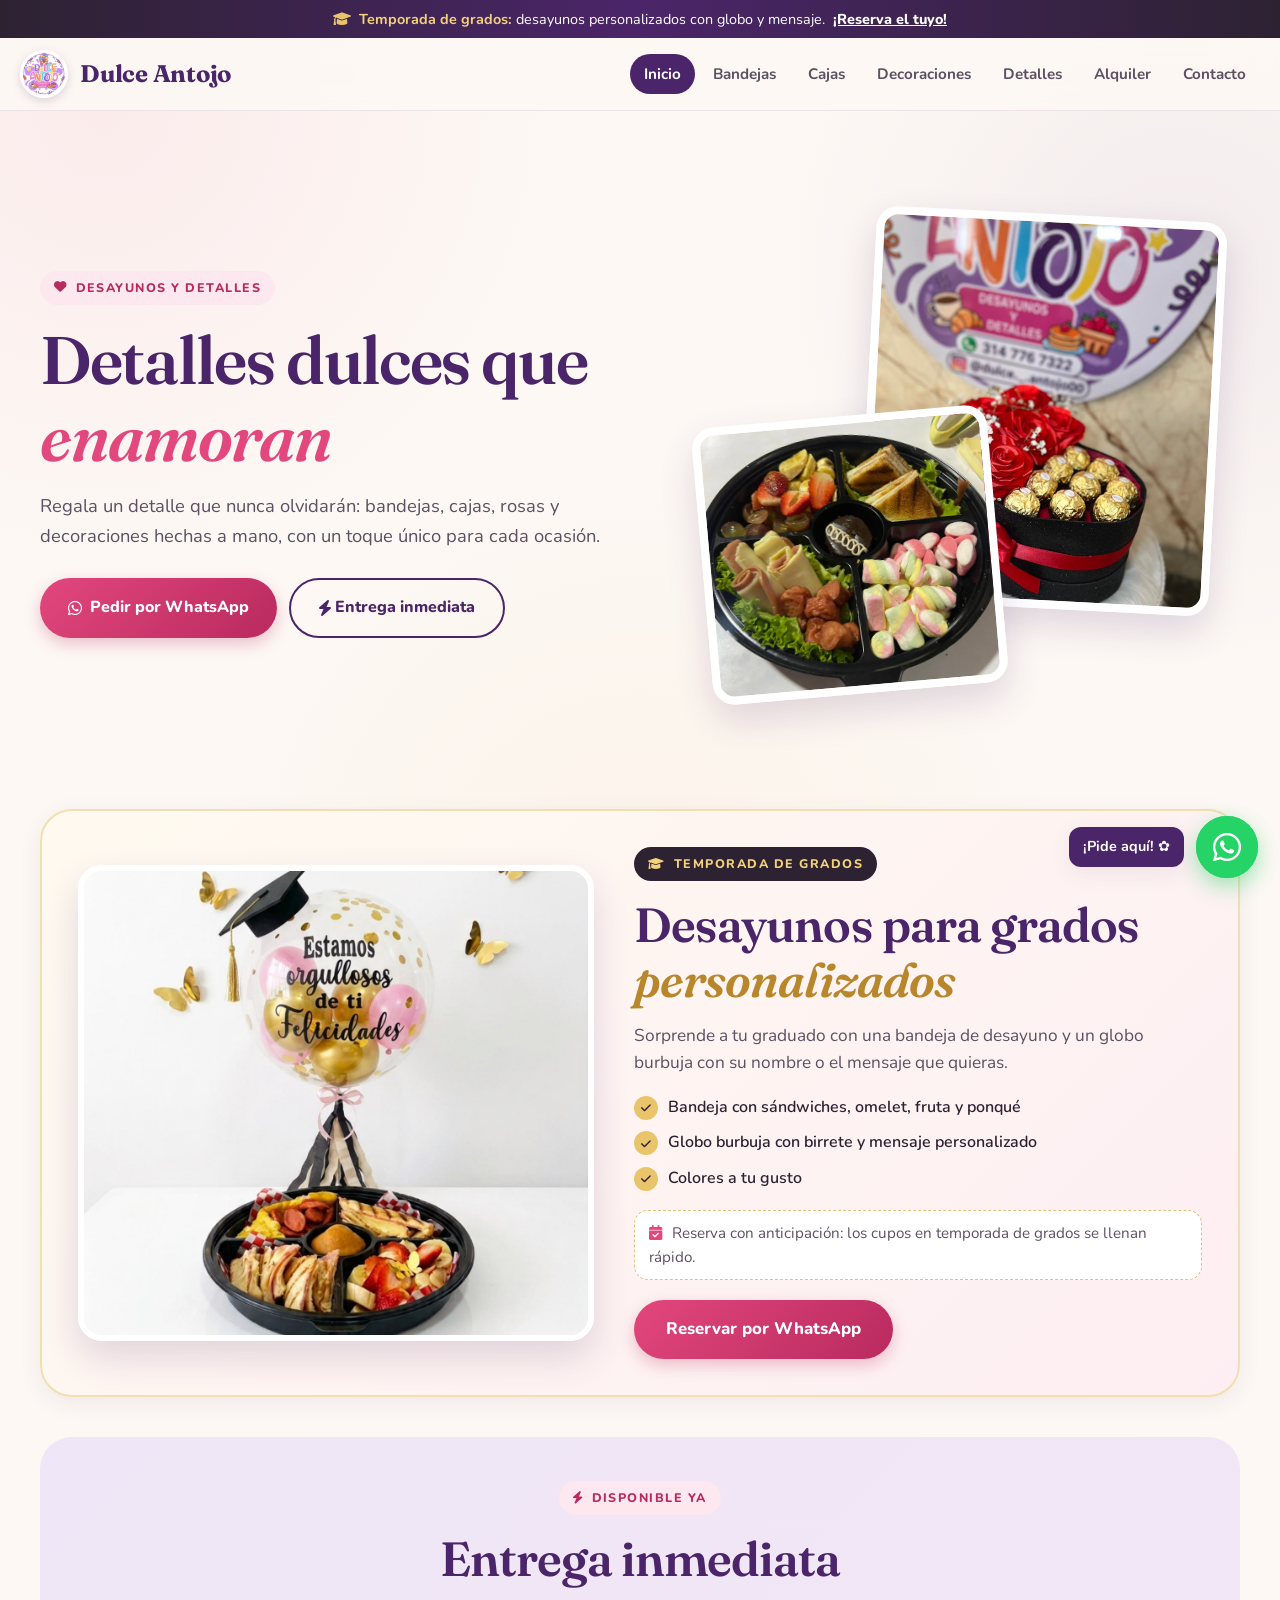
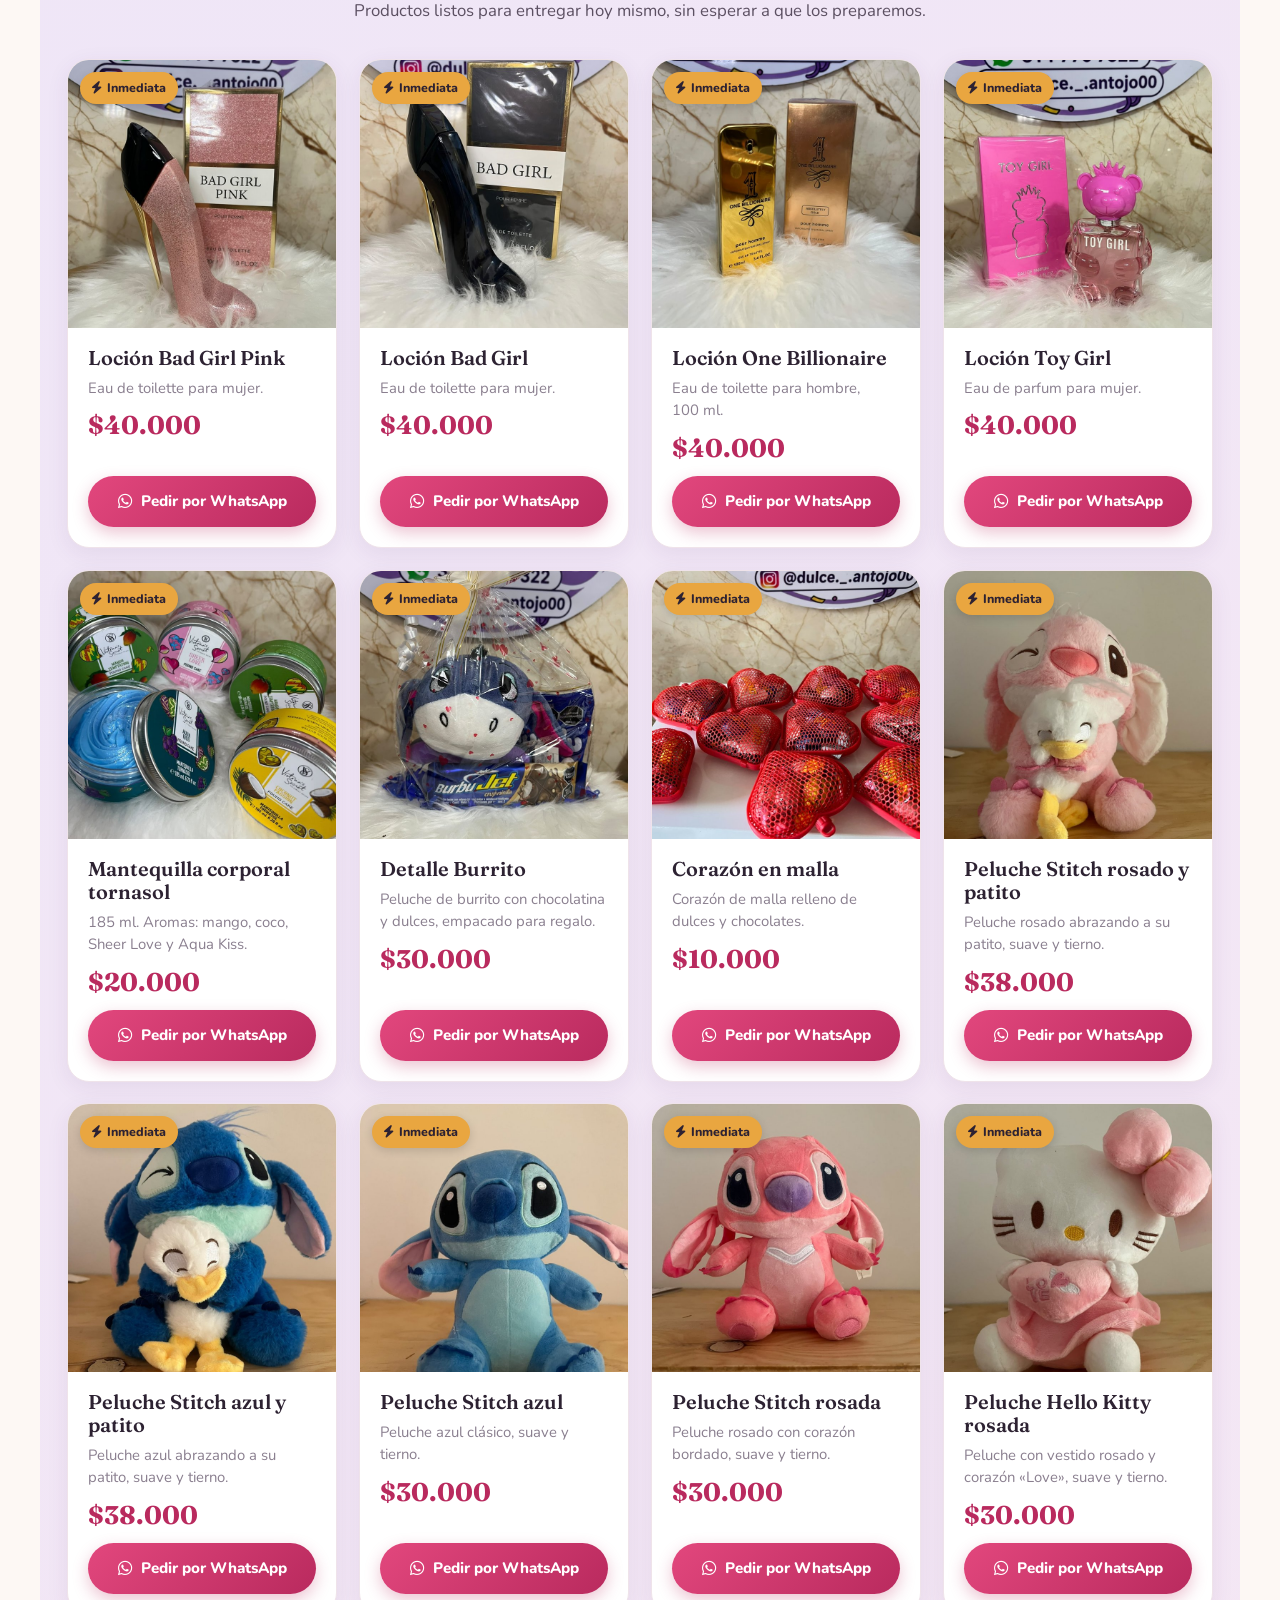
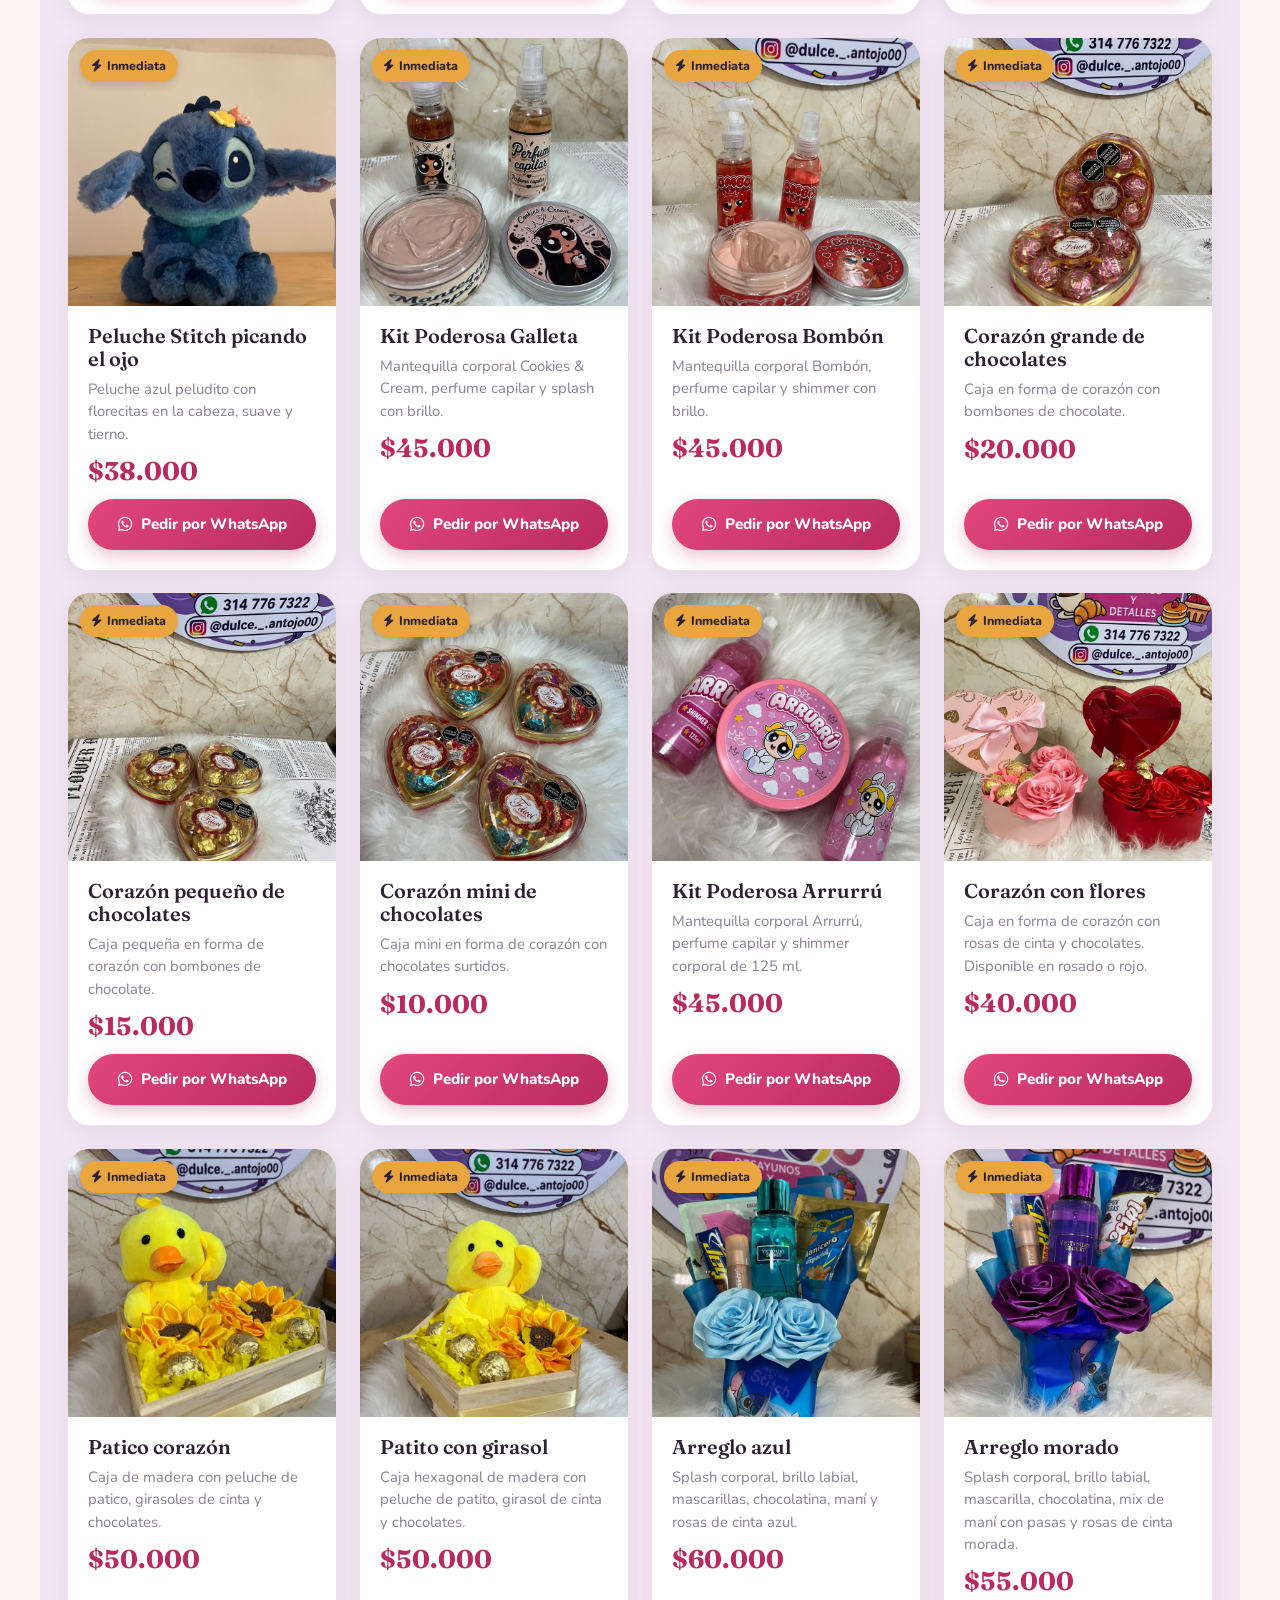
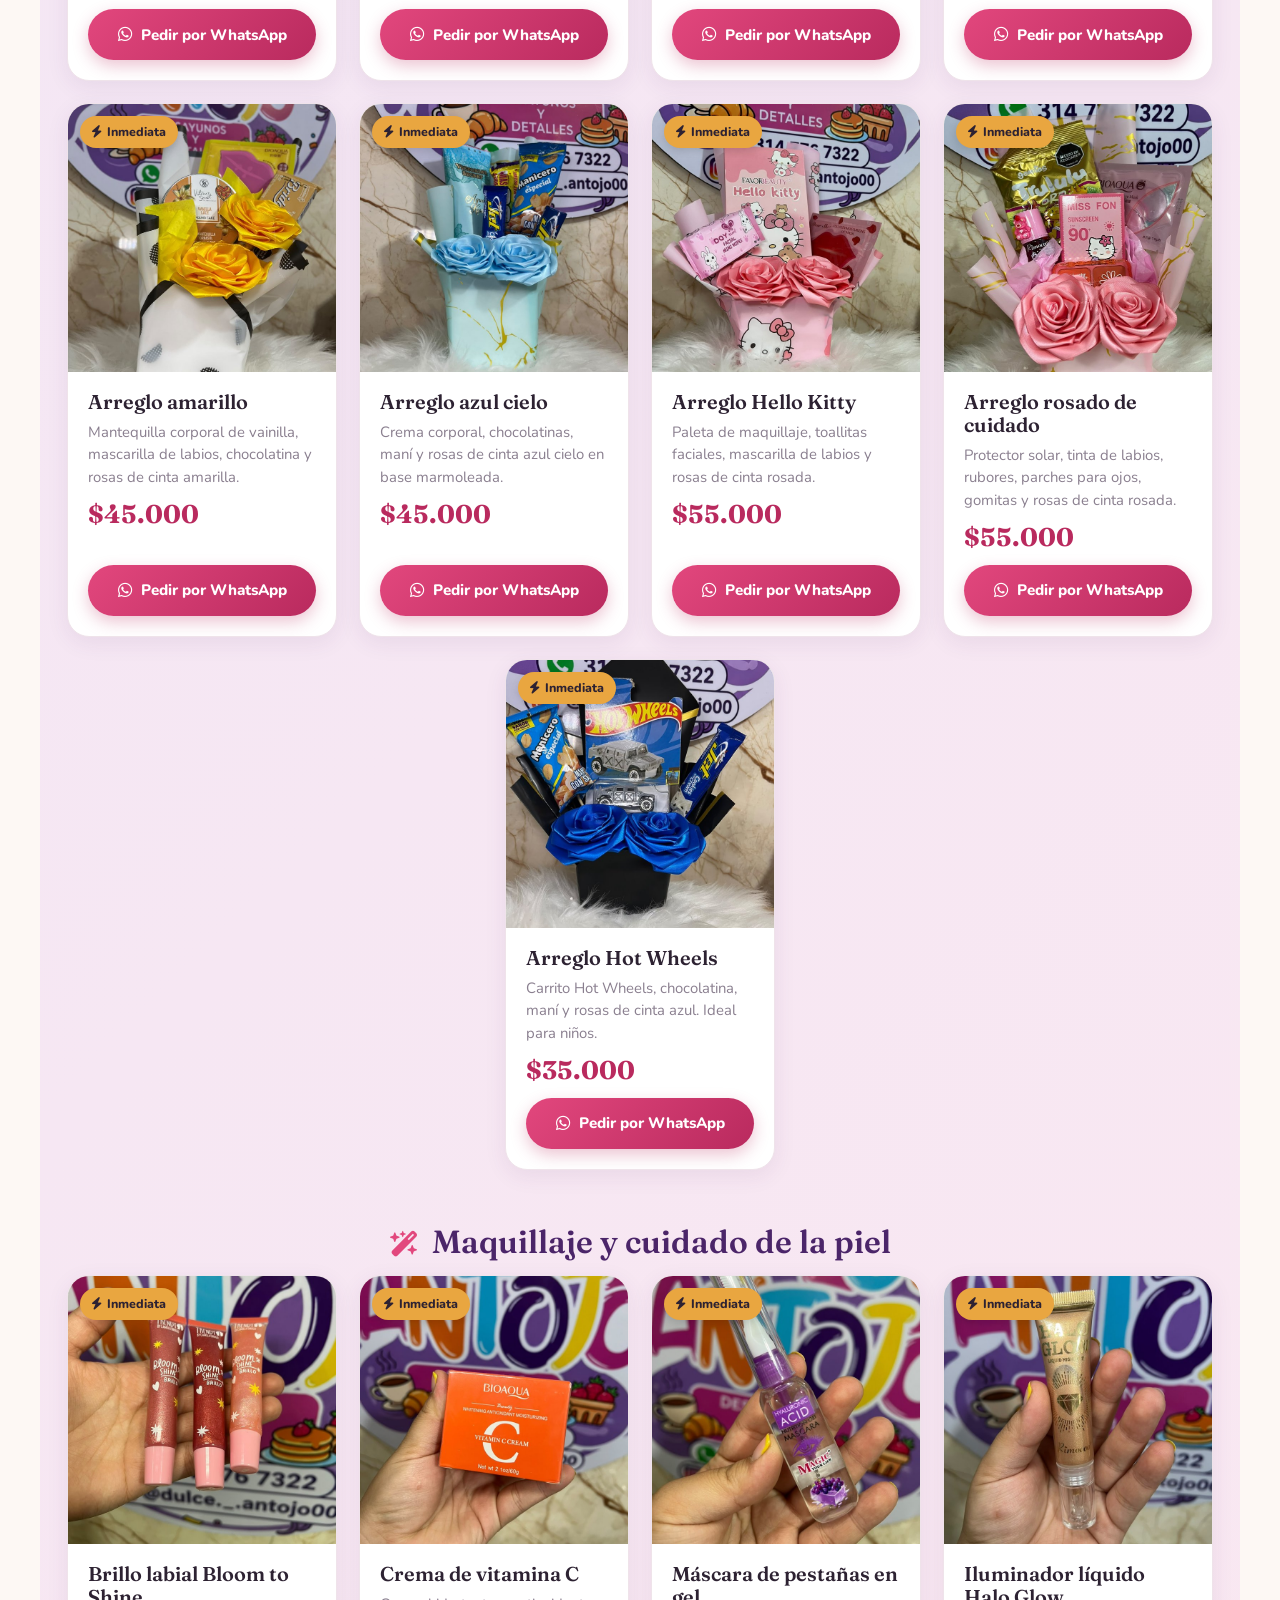
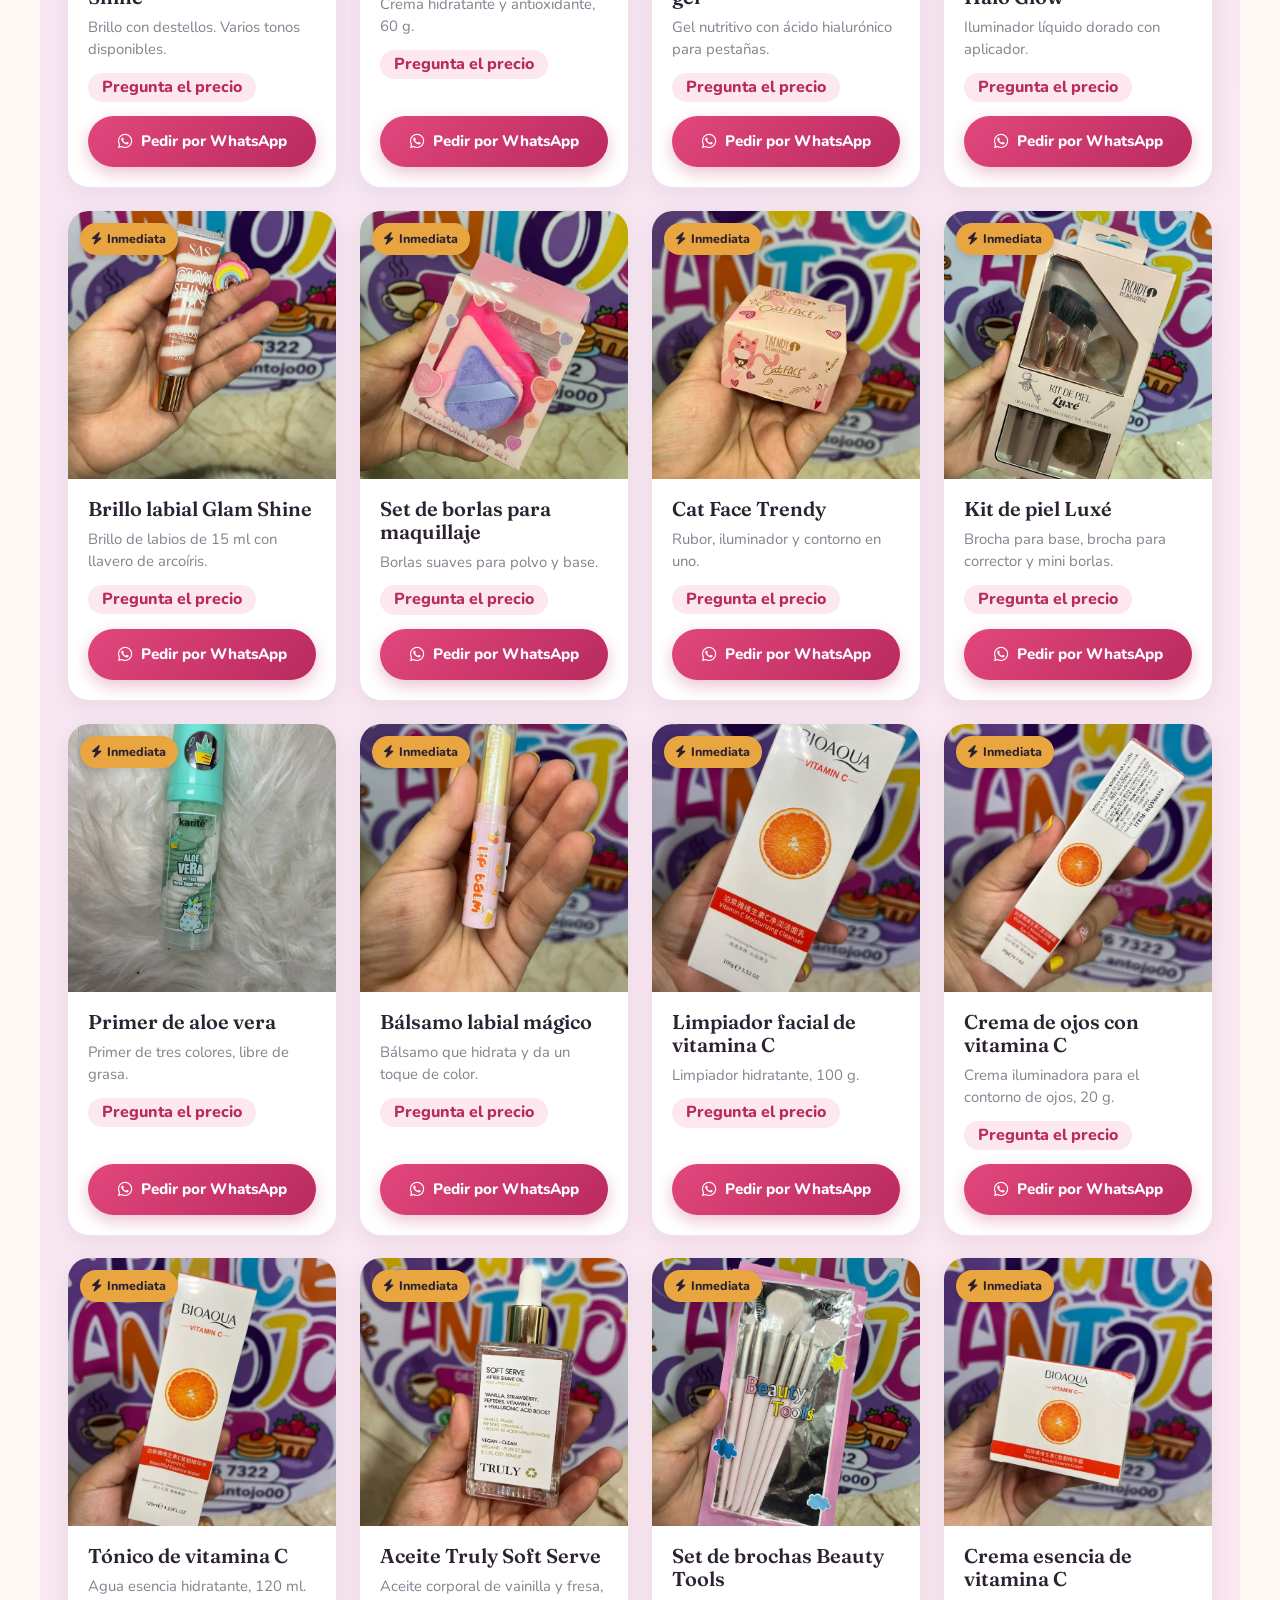
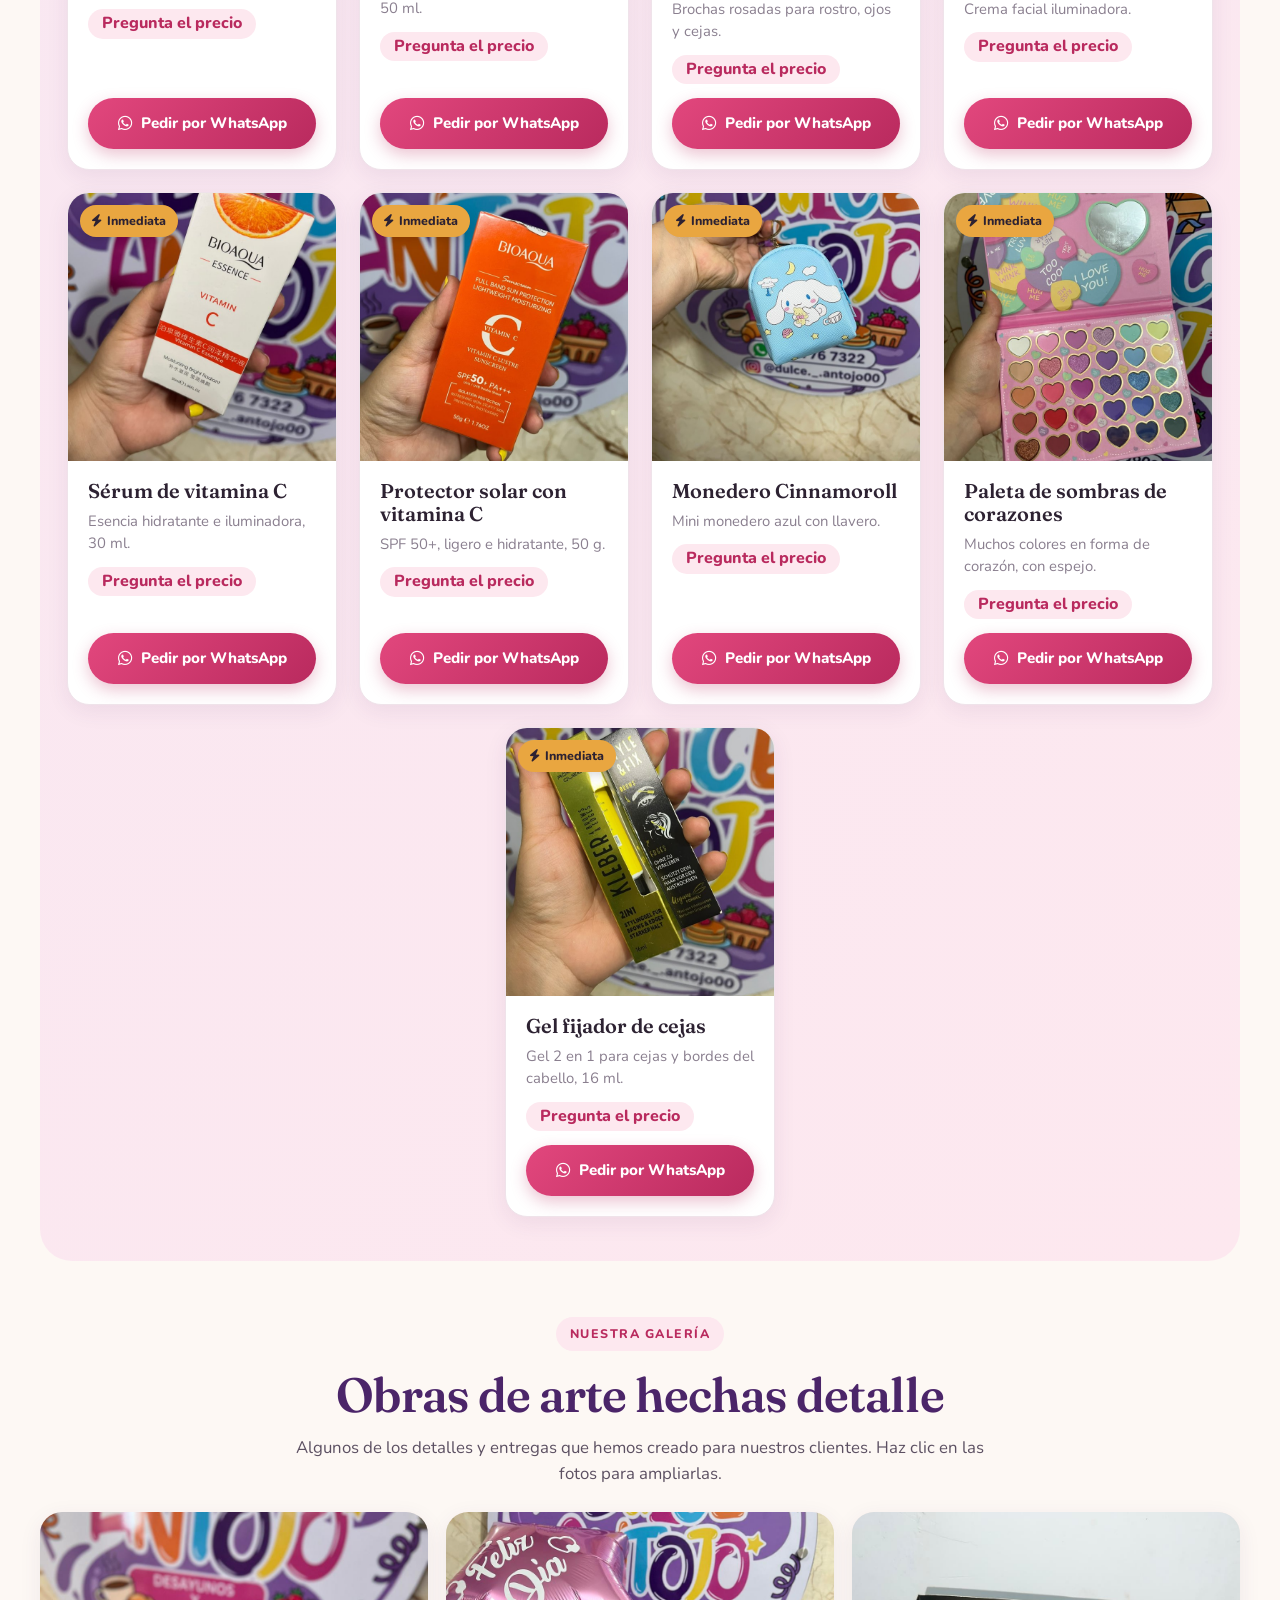
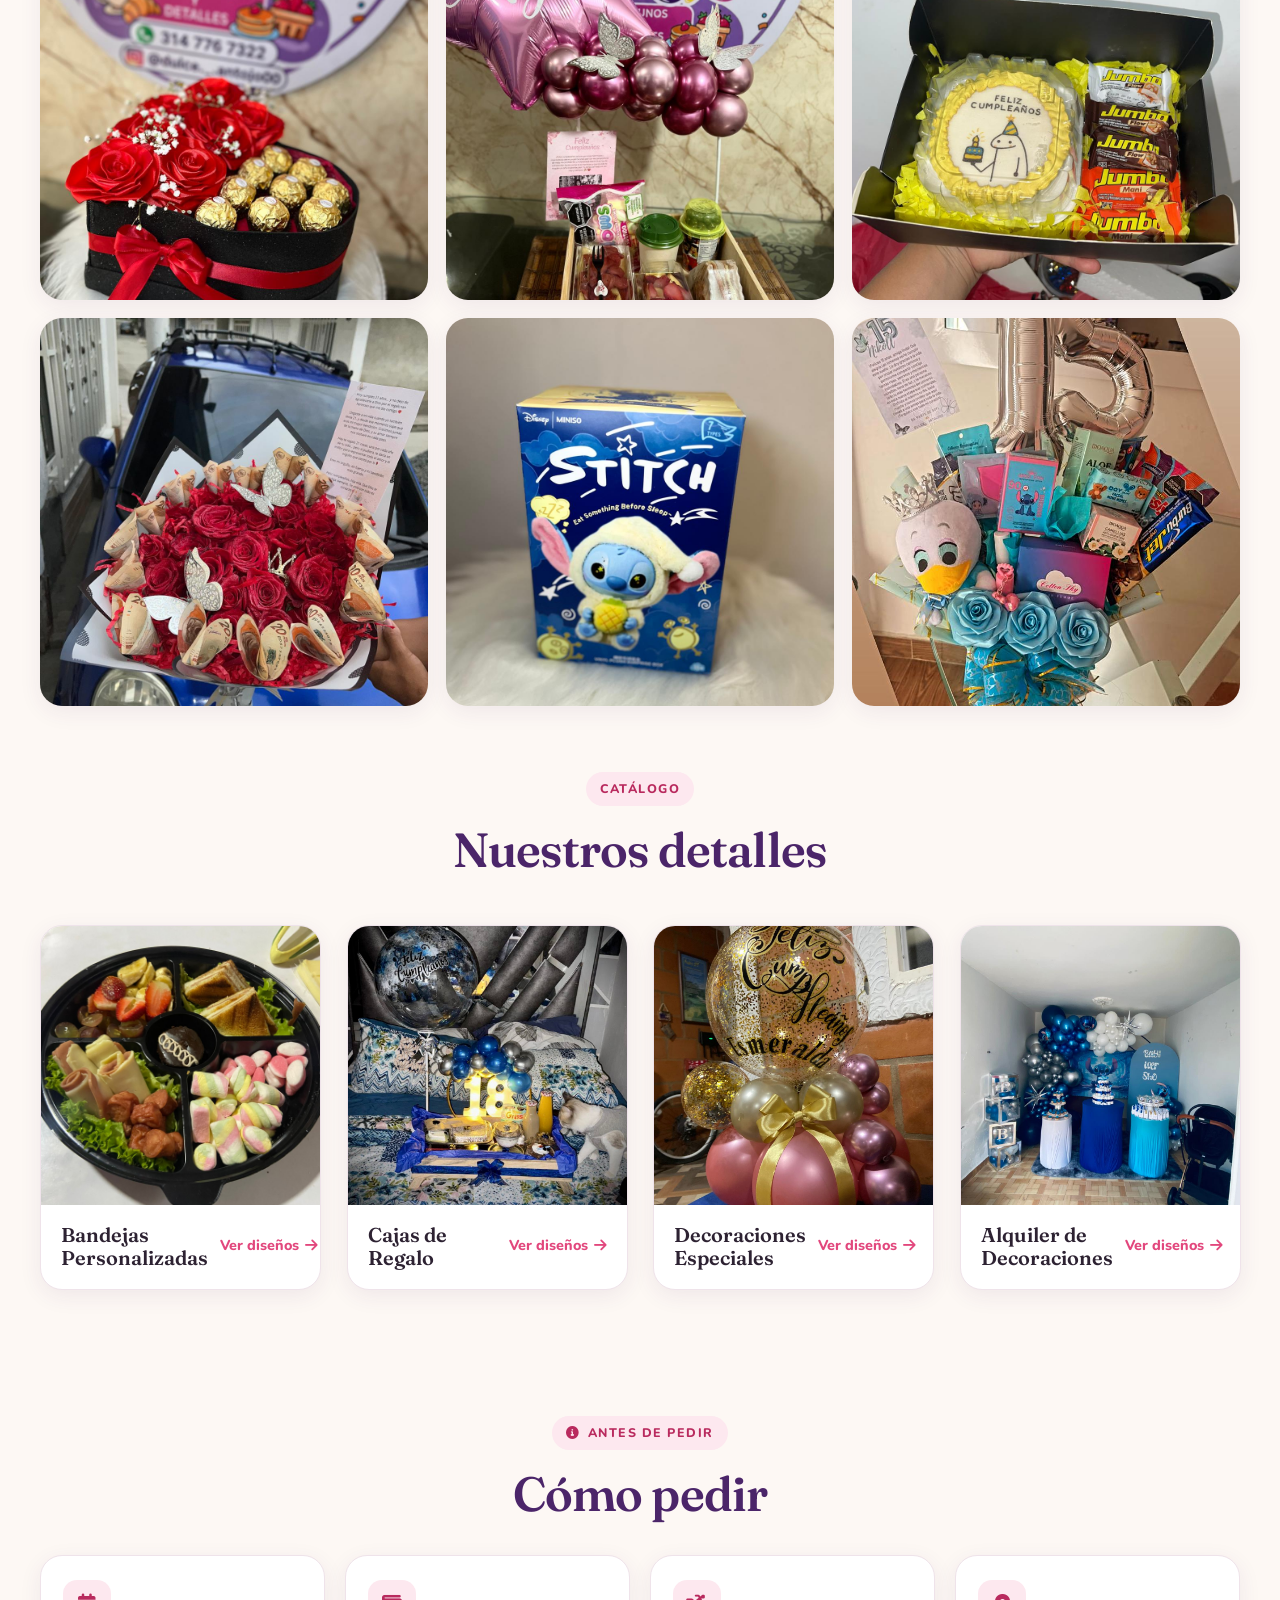
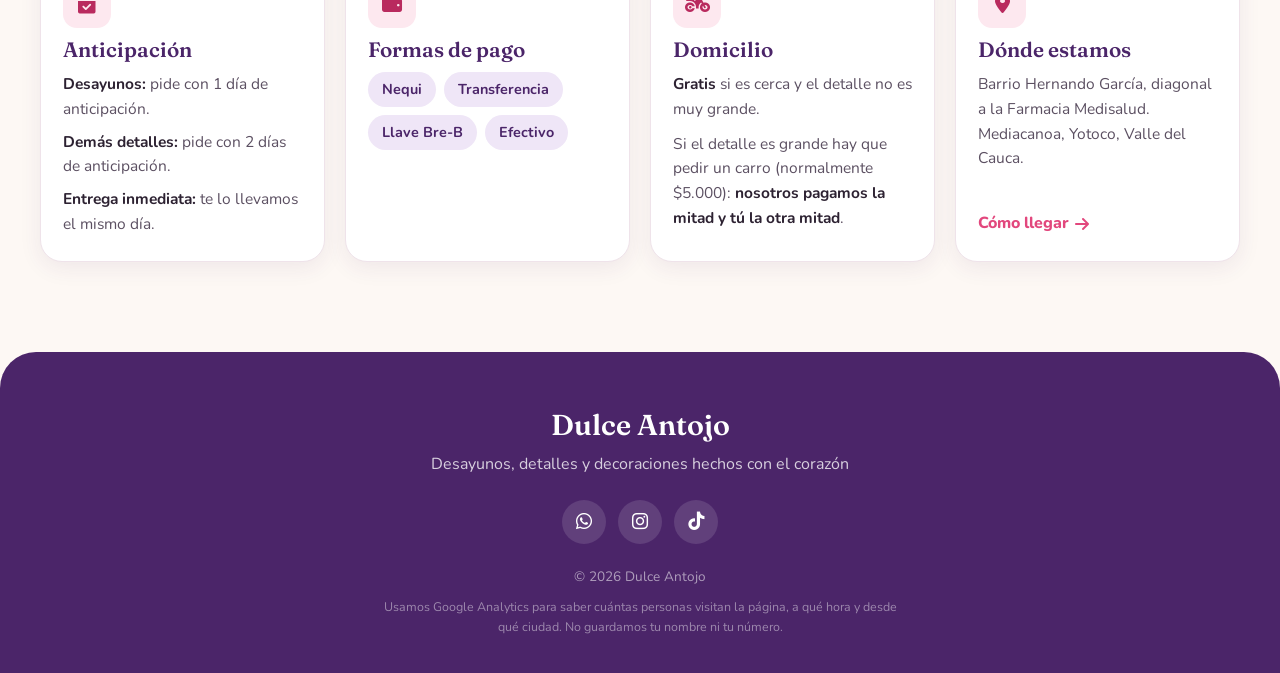
==== commit e45a4246: "Promoción de desayunos para grados - Barra de anuncio en todas las páginas - Sección destacada en el" ====
--- a/index.html
+++ b/index.html
@@ -38,6 +38,9 @@
 </head>
 <body>
 
+    <a class="barra-promo" href="https://wa.me/573147767322?text=Hola%21%20Quiero%20un%20desayuno%20para%20grados%20personalizado%20%F0%9F%8E%93" target="_blank" rel="noopener">
+        <i class="fas fa-graduation-cap"></i> <strong>Temporada de grados:</strong> desayunos personalizados con globo y mensaje. <span>¡Reserva el tuyo!</span>
+    </a>
     <nav class="barra">
     <a href="index.html" class="marca">
         <img src="img/logo.jpeg" alt="Logo Dulce Antojo">
@@ -75,6 +78,25 @@
     <!-- ===== ENTREGA INMEDIATA =====
          Para agregar un producto, copia un bloque <div class="producto-card producto-inmediato"> ... </div>
          y cambia la foto, el nombre, el precio y el mensaje de WhatsApp. -->
+    <!-- ===== PROMO GRADOS ===== -->
+    <section class="promo-grados" id="grados">
+        <div class="promo-grados-foto">
+            <img src="img/promo/desayuno-grados-foto.jpg" alt="Desayuno para grados con globo Estamos orgullosos de ti" loading="lazy">
+        </div>
+        <div class="promo-grados-texto">
+            <span class="etiqueta etiqueta-oro"><i class="fas fa-graduation-cap"></i> Temporada de grados</span>
+            <h2>Desayunos para grados <em>personalizados</em></h2>
+            <p>Sorprende a tu graduado con una bandeja de desayuno y un globo burbuja con su nombre o el mensaje que quieras.</p>
+            <ul class="promo-lista">
+                <li><i class="fas fa-check"></i> Bandeja con sándwiches, omelet, fruta y ponqué</li>
+                <li><i class="fas fa-check"></i> Globo burbuja con birrete y mensaje personalizado</li>
+                <li><i class="fas fa-check"></i> Colores a tu gusto</li>
+            </ul>
+            <p class="promo-nota"><i class="fas fa-calendar-check"></i> Reserva con anticipación: los cupos en temporada de grados se llenan rápido.</p>
+            <a href="https://wa.me/573147767322?text=Hola%21%20Quiero%20un%20desayuno%20para%20grados%20personalizado%20%F0%9F%8E%93" class="btn-pedido btn-grande" target="_blank">Reservar por WhatsApp</a>
+        </div>
+    </section>
+
     <section class="seccion-inmediata" id="entrega-inmediata">
         <div class="encabezado">
             <span class="etiqueta"><i class="fas fa-bolt"></i> Disponible ya</span>
@@ -832,6 +854,15 @@
         }
     </script>
 
+    <!-- ===== AVISO EMERGENTE GRADOS ===== -->
+    <div class="aviso-promo" id="avisoPromo" role="dialog" aria-label="Promoción de grados" hidden>
+        <div class="aviso-caja">
+            <button class="aviso-cerrar" type="button" aria-label="Cerrar">&times;</button>
+            <img src="img/promo/desayuno-grados.jpg" alt="Desayunos para grados personalizados">
+            <a href="https://wa.me/573147767322?text=Hola%21%20Quiero%20un%20desayuno%20para%20grados%20personalizado%20%F0%9F%8E%93" class="btn-pedido btn-grande" target="_blank">Reservar el mío</a>
+            <a href="#grados" class="aviso-ver">Ver más</a>
+        </div>
+    </div>
 <script src="sitio.js"></script>
 </body>
 </html>
--- a/estilos.css
+++ b/estilos.css
@@ -1291,3 +1291,186 @@
     padding: 6px 14px;
     width: fit-content;
 }
+
+/* 18. PROMOCIÓN DE GRADOS
+   ========================================= */
+.barra-promo {
+    display: block;
+    padding: 9px 16px;
+    background: linear-gradient(90deg, #2d2232, #4b2569 50%, #2d2232);
+    color: #fff;
+    font-size: 0.9rem;
+    text-align: center;
+    text-decoration: none;
+    line-height: 1.4;
+}
+
+.barra-promo i { color: #e9c46a; margin-right: 4px; }
+.barra-promo strong { color: #f3d27a; }
+.barra-promo span { text-decoration: underline; font-weight: 800; margin-left: 4px; }
+.barra-promo:hover span { color: #ffb3cd; }
+
+.promo-grados {
+    max-width: calc(var(--ancho) - 40px);
+    margin: 40px auto 0;
+    display: grid;
+    grid-template-columns: 1fr 1.1fr;
+    align-items: center;
+    gap: 40px;
+    padding: 36px;
+    border-radius: 32px;
+    background: linear-gradient(135deg, #fffaf0, #fdeef3);
+    border: 2px solid #f1dfb0;
+    box-shadow: var(--sombra);
+}
+
+.promo-grados-foto img {
+    width: 100%;
+    border-radius: 24px;
+    box-shadow: var(--sombra-hover);
+    border: 6px solid #fff;
+}
+
+.etiqueta-oro {
+    background: #2d2232;
+    color: #f3d27a;
+}
+
+.promo-grados h2 {
+    font-size: clamp(2rem, 4.5vw, 3rem);
+    letter-spacing: -0.02em;
+    margin-bottom: 14px;
+}
+
+.promo-grados h2 em {
+    font-style: italic;
+    color: #b8862b;
+}
+
+.promo-grados-texto > p {
+    font-size: 1.08rem;
+    color: var(--texto);
+}
+
+.promo-lista {
+    list-style: none;
+    margin: 18px 0;
+    display: flex;
+    flex-direction: column;
+    gap: 10px;
+}
+
+.promo-lista li {
+    display: flex;
+    gap: 10px;
+    align-items: flex-start;
+    font-weight: 600;
+    color: var(--tinta);
+}
+
+.promo-lista i {
+    flex-shrink: 0;
+    display: grid;
+    place-items: center;
+    width: 24px;
+    height: 24px;
+    margin-top: 1px;
+    border-radius: 50%;
+    background: #e9c46a;
+    color: #2d2232;
+    font-size: 0.7rem;
+}
+
+.promo-nota {
+    font-size: 0.95rem !important;
+    background: #fff;
+    border-radius: 14px;
+    padding: 10px 14px;
+    margin-bottom: 20px;
+    border: 1px dashed #e0c27a;
+}
+
+.promo-nota i { color: var(--rosa); margin-right: 6px; }
+
+.btn-pedido.btn-grande {
+    width: auto;
+    padding: 16px 32px;
+    font-size: 1.05rem;
+}
+
+/* Aviso emergente */
+.aviso-promo {
+    position: fixed;
+    inset: 0;
+    z-index: 2500;
+    display: flex;
+    align-items: center;
+    justify-content: center;
+    padding: 20px;
+    background: rgba(30, 18, 38, 0.72);
+    backdrop-filter: blur(4px);
+    -webkit-backdrop-filter: blur(4px);
+    animation: aparecer 0.35s ease;
+}
+
+.aviso-promo[hidden] { display: none; }
+
+.aviso-caja {
+    position: relative;
+    width: min(400px, 100%);
+    max-height: 92vh;
+    overflow: auto;
+    background: #fff;
+    border-radius: 26px;
+    padding: 14px 14px 18px;
+    text-align: center;
+    box-shadow: 0 24px 60px rgba(0, 0, 0, 0.4);
+    animation: zoom 0.35s ease;
+}
+
+.aviso-caja img {
+    width: 100%;
+    border-radius: 18px;
+    margin-bottom: 14px;
+}
+
+.aviso-caja .btn-pedido { width: 100%; }
+
+.aviso-ver {
+    display: inline-block;
+    margin-top: 10px;
+    font-weight: 700;
+    color: var(--ciruela);
+}
+
+.aviso-cerrar {
+    position: absolute;
+    top: 20px;
+    right: 20px;
+    width: 40px;
+    height: 40px;
+    border: none;
+    border-radius: 50%;
+    background: rgba(255, 255, 255, 0.95);
+    color: var(--tinta);
+    font-size: 1.8rem;
+    line-height: 1;
+    cursor: pointer;
+    box-shadow: 0 3px 10px rgba(0, 0, 0, 0.2);
+}
+
+@keyframes aparecer { from { opacity: 0; } to { opacity: 1; } }
+
+@media (max-width: 800px) {
+    .promo-grados {
+        grid-template-columns: 1fr;
+        gap: 22px;
+        margin: 30px 10px 0;
+        padding: 18px;
+        border-radius: 24px;
+        text-align: center;
+    }
+    .promo-lista li { text-align: left; }
+    .barra-promo { font-size: 0.8rem; }
+    .btn-pedido.btn-grande { width: 100%; }
+}
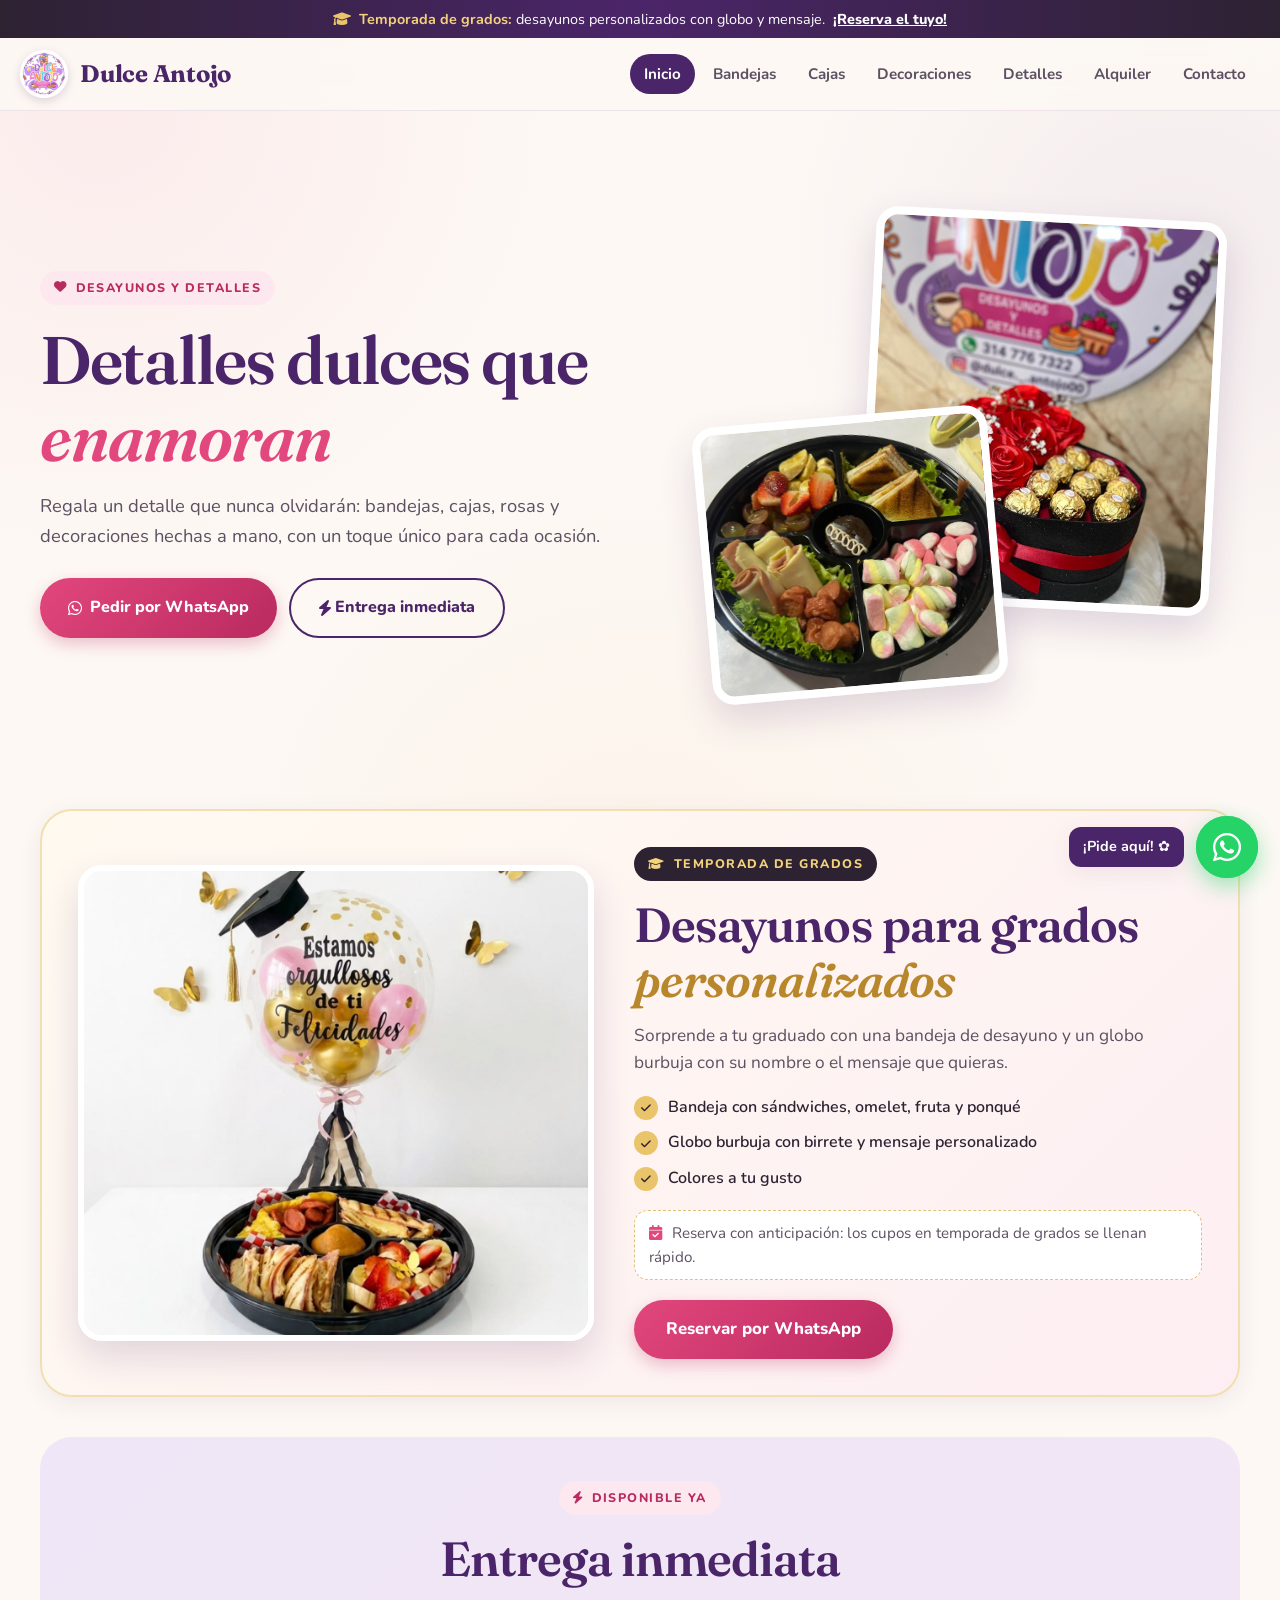
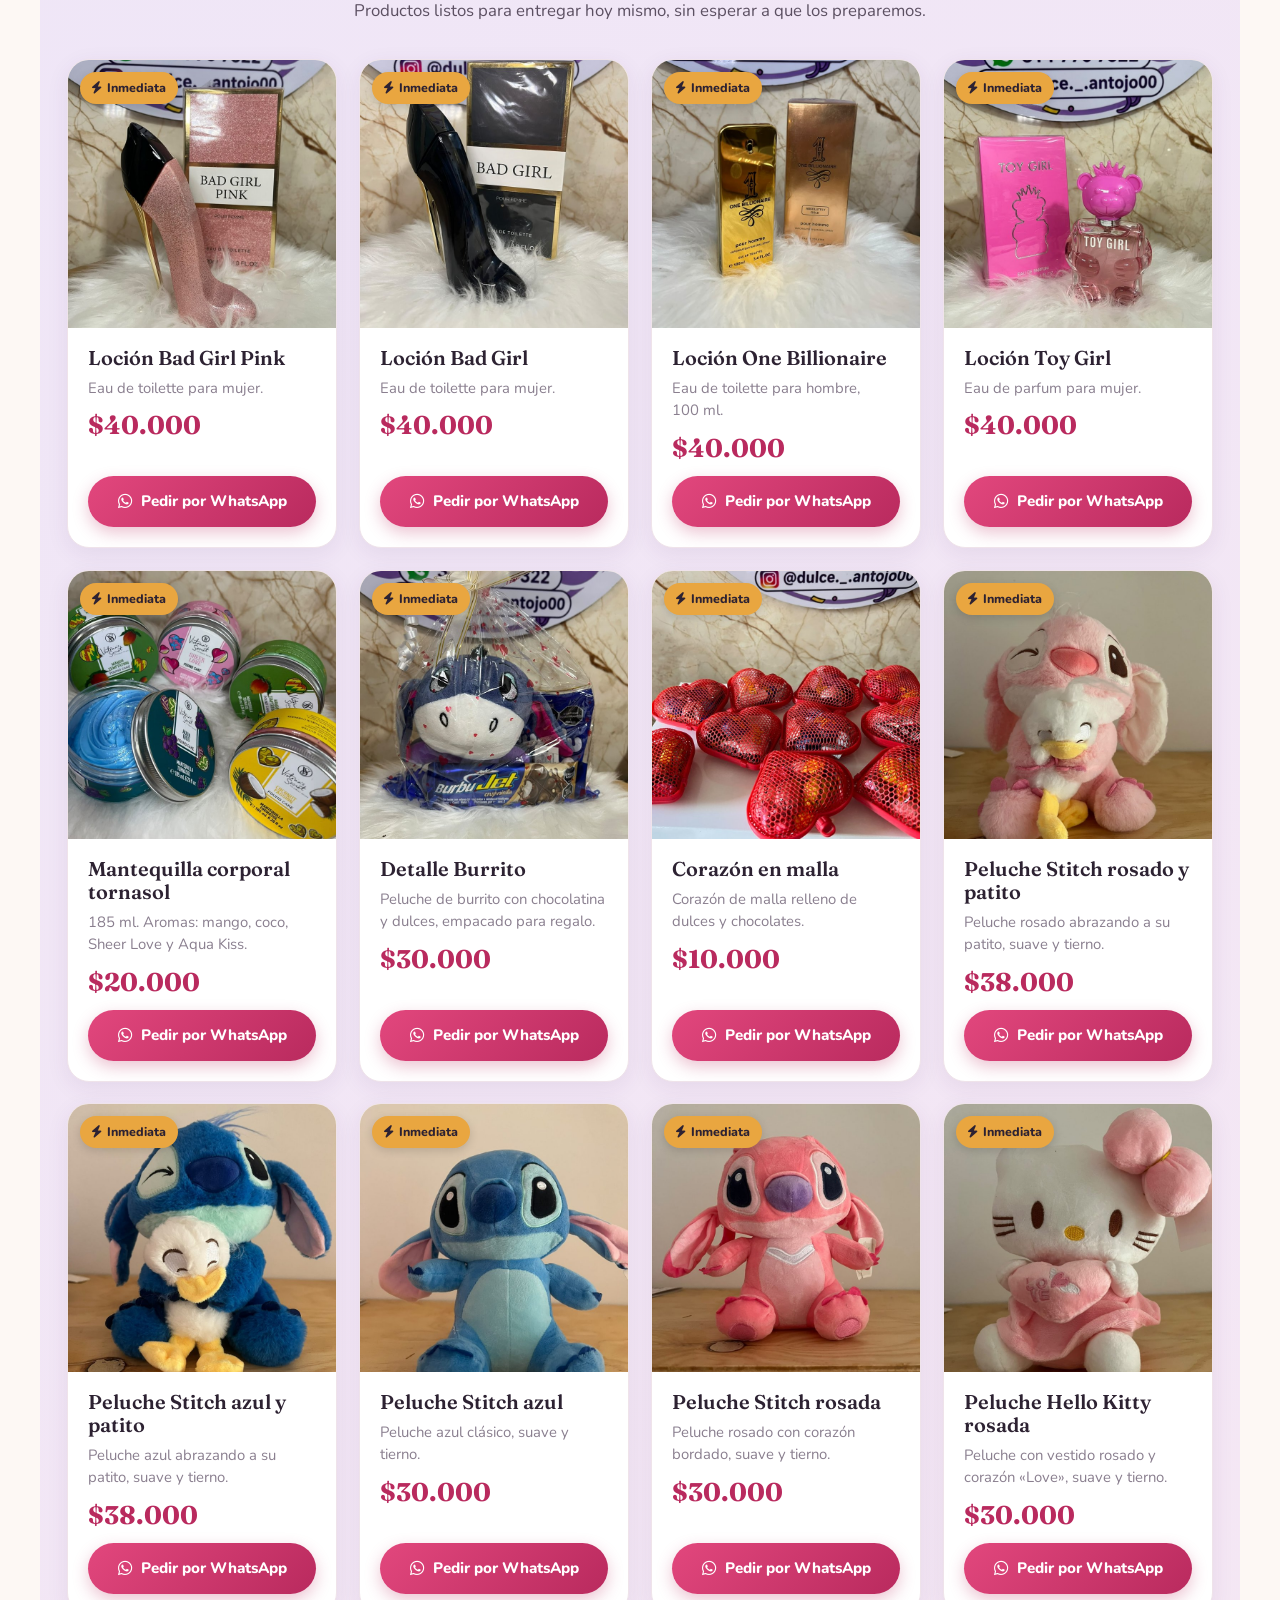
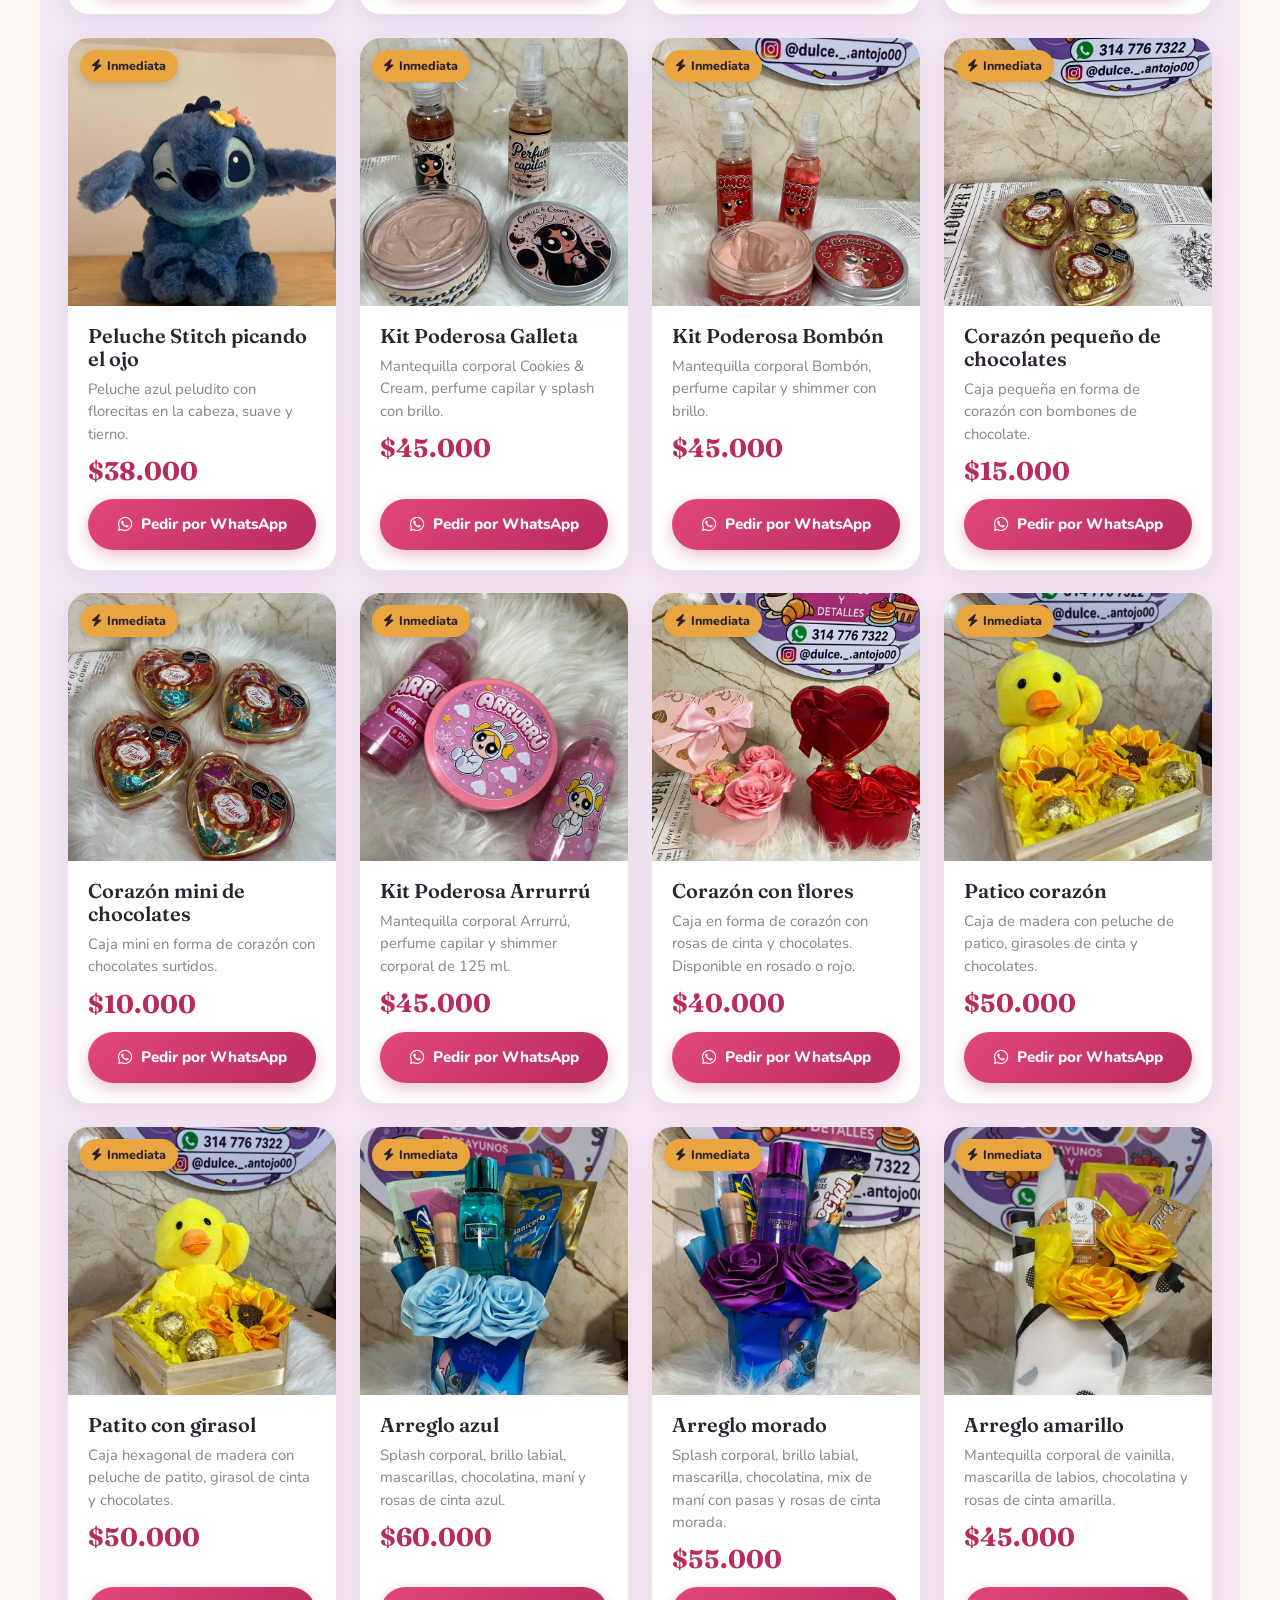
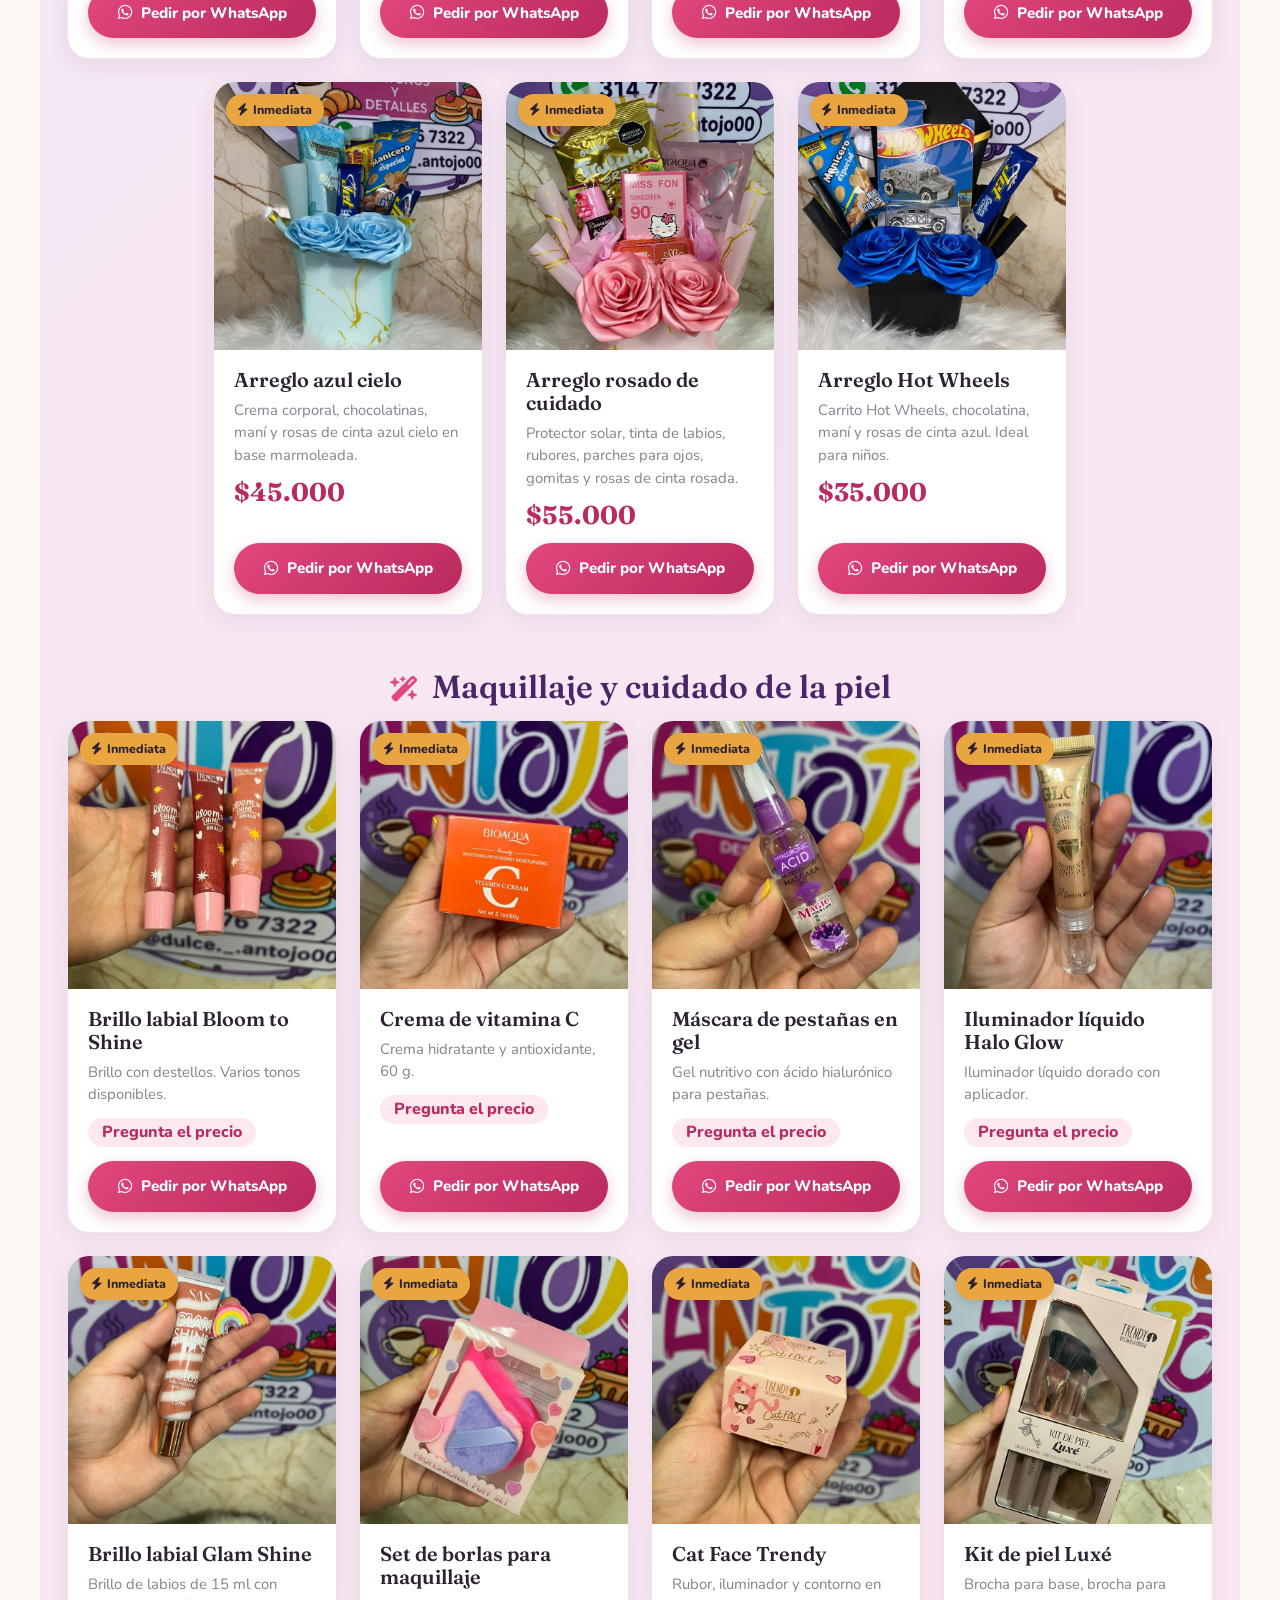
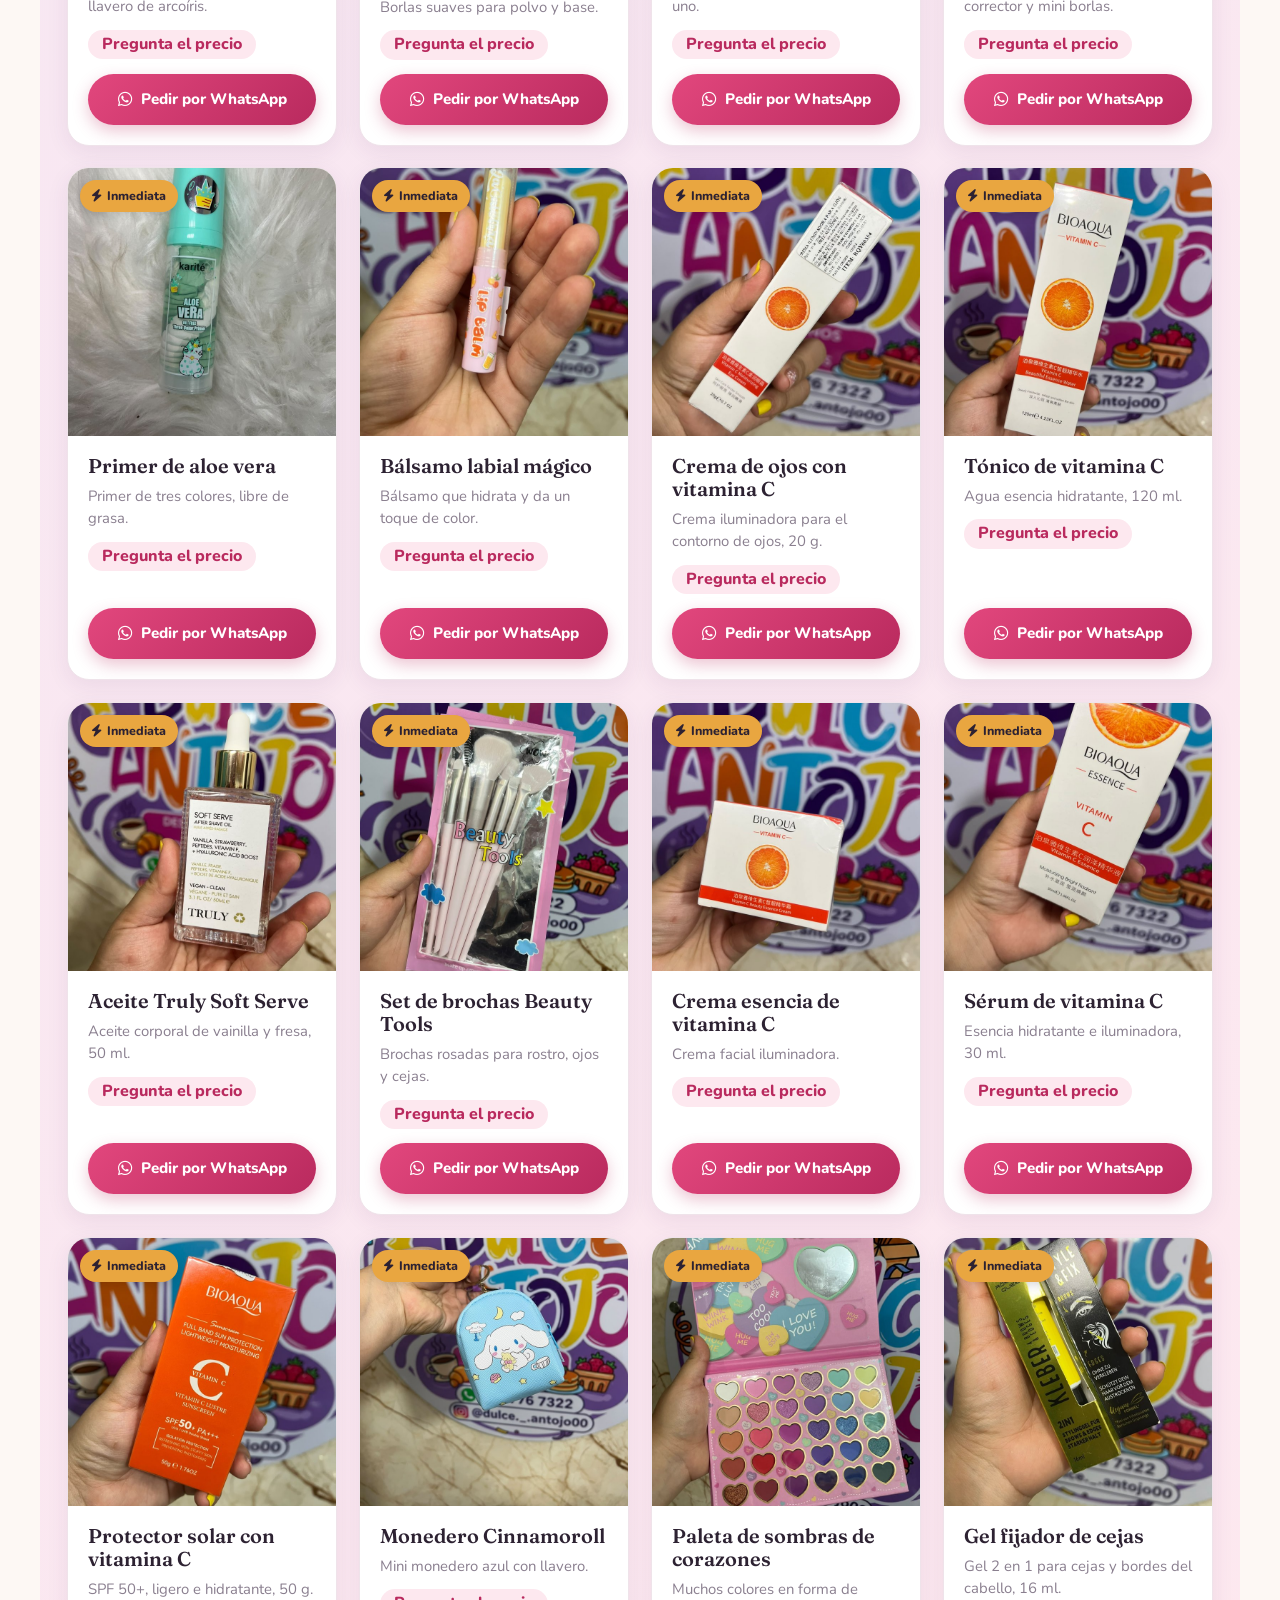
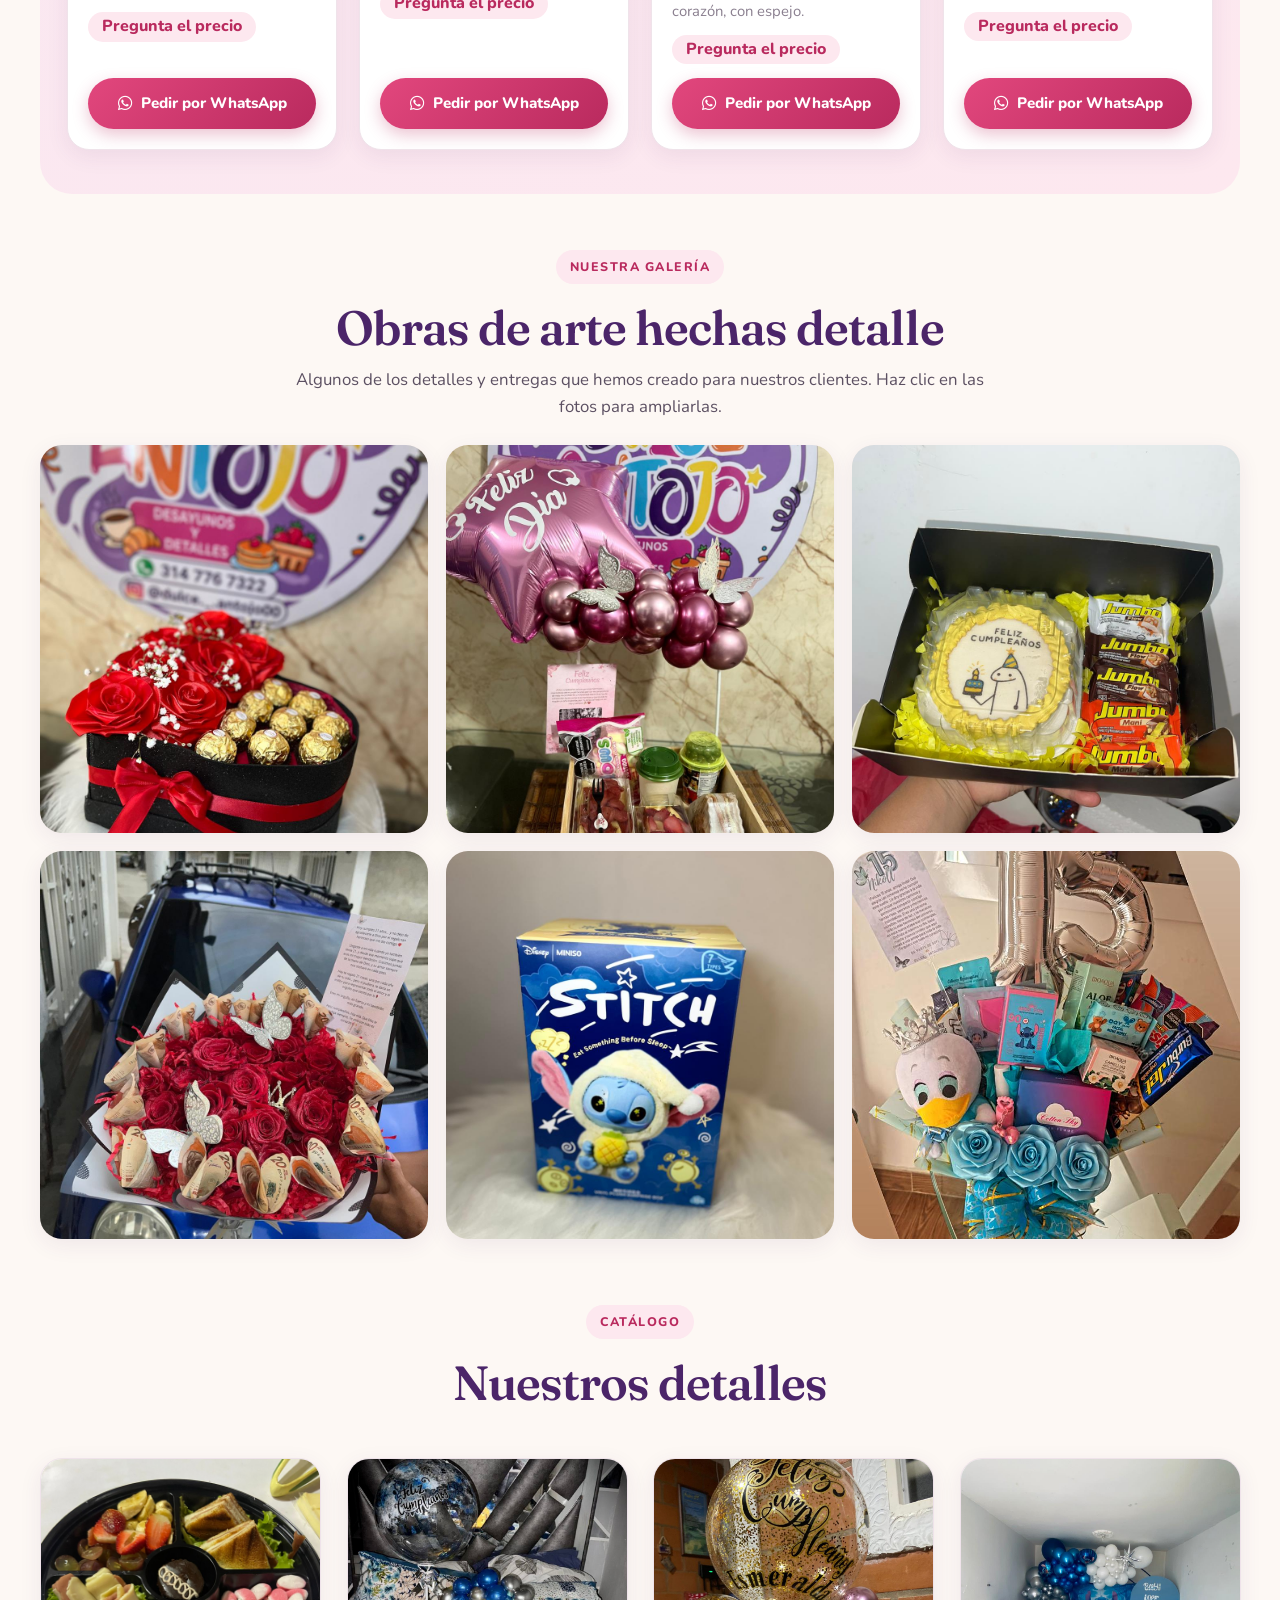
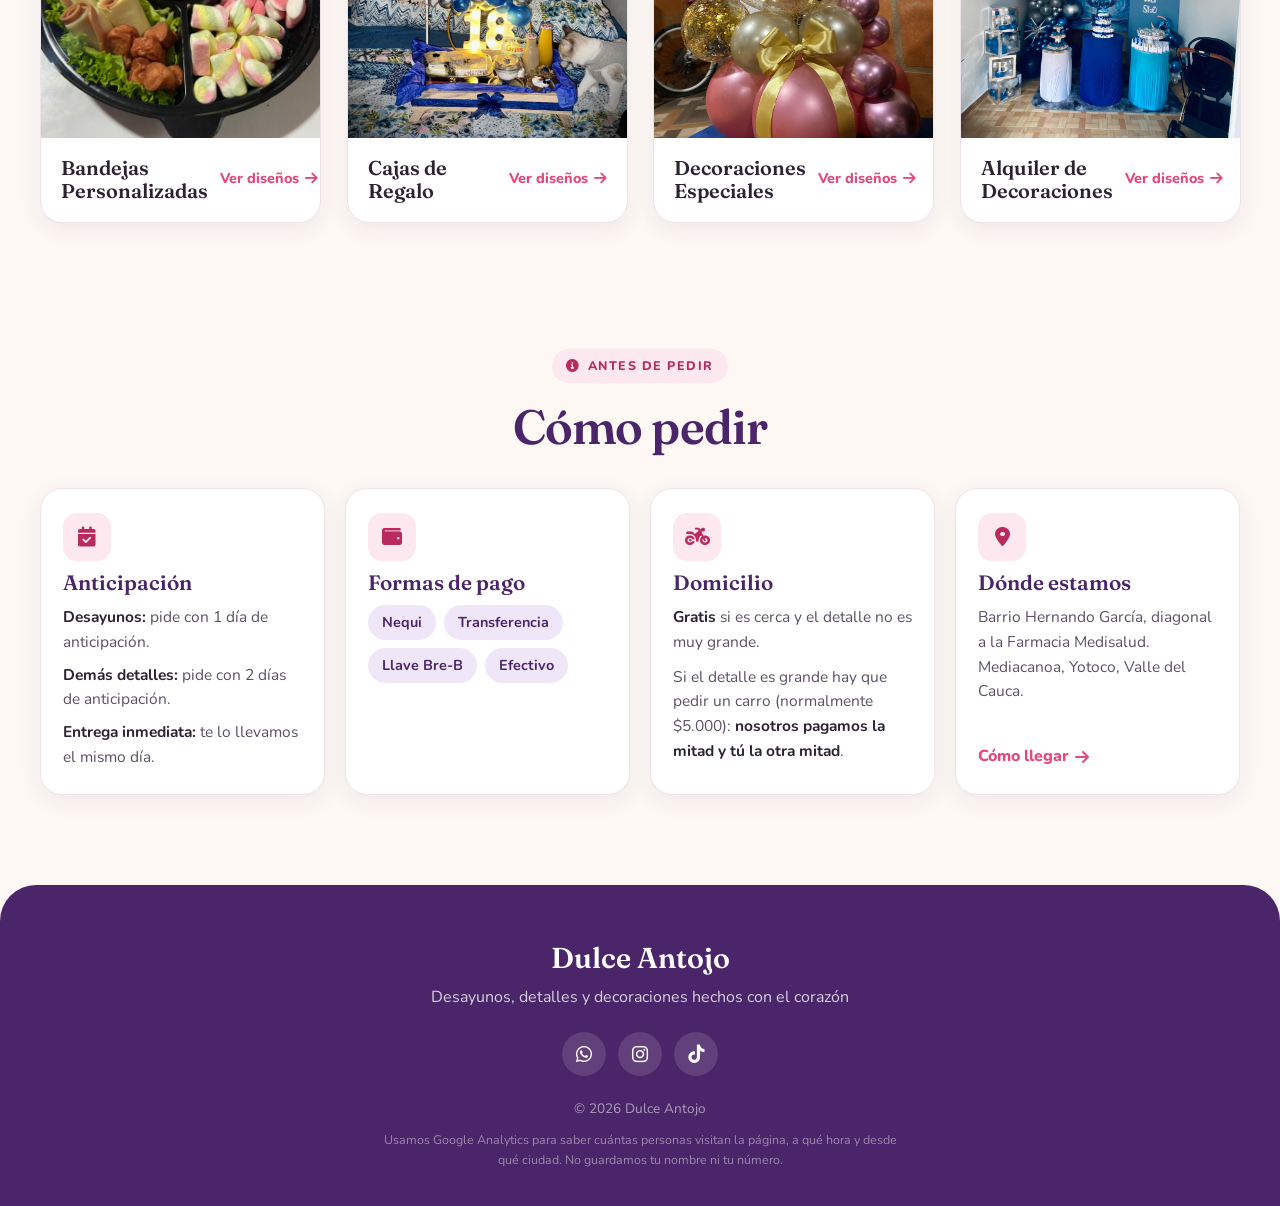
==== commit f4e10f37: "Quitar productos vendidos: Corazón grande de chocolates, Arreglo Hello Kitty y Limpiador facial de v" ====
--- a/index.html
+++ b/index.html
@@ -273,17 +273,6 @@
 
             <div class="producto-card producto-inmediato">
                 <span class="insignia-inmediata"><i class="fas fa-bolt"></i> Inmediata</span>
-                <img src="img/instantanea/corazon-grande-chocolates.jpg" alt="Corazón grande de chocolates" loading="lazy" style="object-position: 50% 85%;">
-                <div class="info-producto">
-                    <h3>Corazón grande de chocolates</h3>
-                    <p>Caja en forma de corazón con bombones de chocolate.</p>
-                    <span class="precio">$20.000</span>
-                    <a href="https://wa.me/573147767322?text=Hola%21%20Quiero%20el%20Coraz%C3%B3n%20grande%20de%20chocolates%20de%20entrega%20inmediata" class="btn-pedido" target="_blank">Pedir por WhatsApp</a>
-                </div>
-            </div>
-
-            <div class="producto-card producto-inmediato">
-                <span class="insignia-inmediata"><i class="fas fa-bolt"></i> Inmediata</span>
                 <img src="img/instantanea/corazon-pequeno-chocolates.jpg" alt="Corazón pequeño de chocolates" loading="lazy" style="object-position: 50% 85%;">
                 <div class="info-producto">
                     <h3>Corazón pequeño de chocolates</h3>
@@ -394,17 +383,6 @@
 
             <div class="producto-card producto-inmediato">
                 <span class="insignia-inmediata"><i class="fas fa-bolt"></i> Inmediata</span>
-                <img src="img/instantanea/arreglo-hello-kitty.jpg" alt="Arreglo Hello Kitty" loading="lazy" style="object-position: 50% 60%;">
-                <div class="info-producto">
-                    <h3>Arreglo Hello Kitty</h3>
-                    <p>Paleta de maquillaje, toallitas faciales, mascarilla de labios y rosas de cinta rosada.</p>
-                    <span class="precio">$55.000</span>
-                    <a href="https://wa.me/573147767322?text=Hola%21%20Quiero%20el%20Arreglo%20Hello%20Kitty%20de%20entrega%20inmediata" class="btn-pedido" target="_blank">Pedir por WhatsApp</a>
-                </div>
-            </div>
-
-            <div class="producto-card producto-inmediato">
-                <span class="insignia-inmediata"><i class="fas fa-bolt"></i> Inmediata</span>
                 <img src="img/instantanea/arreglo-rosado-skincare.jpg" alt="Arreglo rosado de cuidado" loading="lazy" style="object-position: 50% 55%;">
                 <div class="info-producto">
                     <h3>Arreglo rosado de cuidado</h3>
@@ -536,17 +514,6 @@
                     <p>Bálsamo que hidrata y da un toque de color.</p>
                     <span class="precio precio-consultar">Pregunta el precio</span>
                     <a href="https://wa.me/573147767322?text=Hola%21%20Me%20interesa%3A%20B%C3%A1lsamo%20labial%20m%C3%A1gico%20%28entrega%20inmediata%29.%20%C2%BFQu%C3%A9%20precio%20tiene%3F" class="btn-pedido" target="_blank">Pedir por WhatsApp</a>
-                </div>
-            </div>
-
-            <div class="producto-card producto-inmediato">
-                <span class="insignia-inmediata"><i class="fas fa-bolt"></i> Inmediata</span>
-                <img src="img/instantanea/limpiador-vitamina-c.jpg" alt="Limpiador facial de vitamina C" loading="lazy">
-                <div class="info-producto">
-                    <h3>Limpiador facial de vitamina C</h3>
-                    <p>Limpiador hidratante, 100 g.</p>
-                    <span class="precio precio-consultar">Pregunta el precio</span>
-                    <a href="https://wa.me/573147767322?text=Hola%21%20Me%20interesa%3A%20Limpiador%20facial%20de%20vitamina%20C%20%28entrega%20inmediata%29.%20%C2%BFQu%C3%A9%20precio%20tiene%3F" class="btn-pedido" target="_blank">Pedir por WhatsApp</a>
                 </div>
             </div>
 
